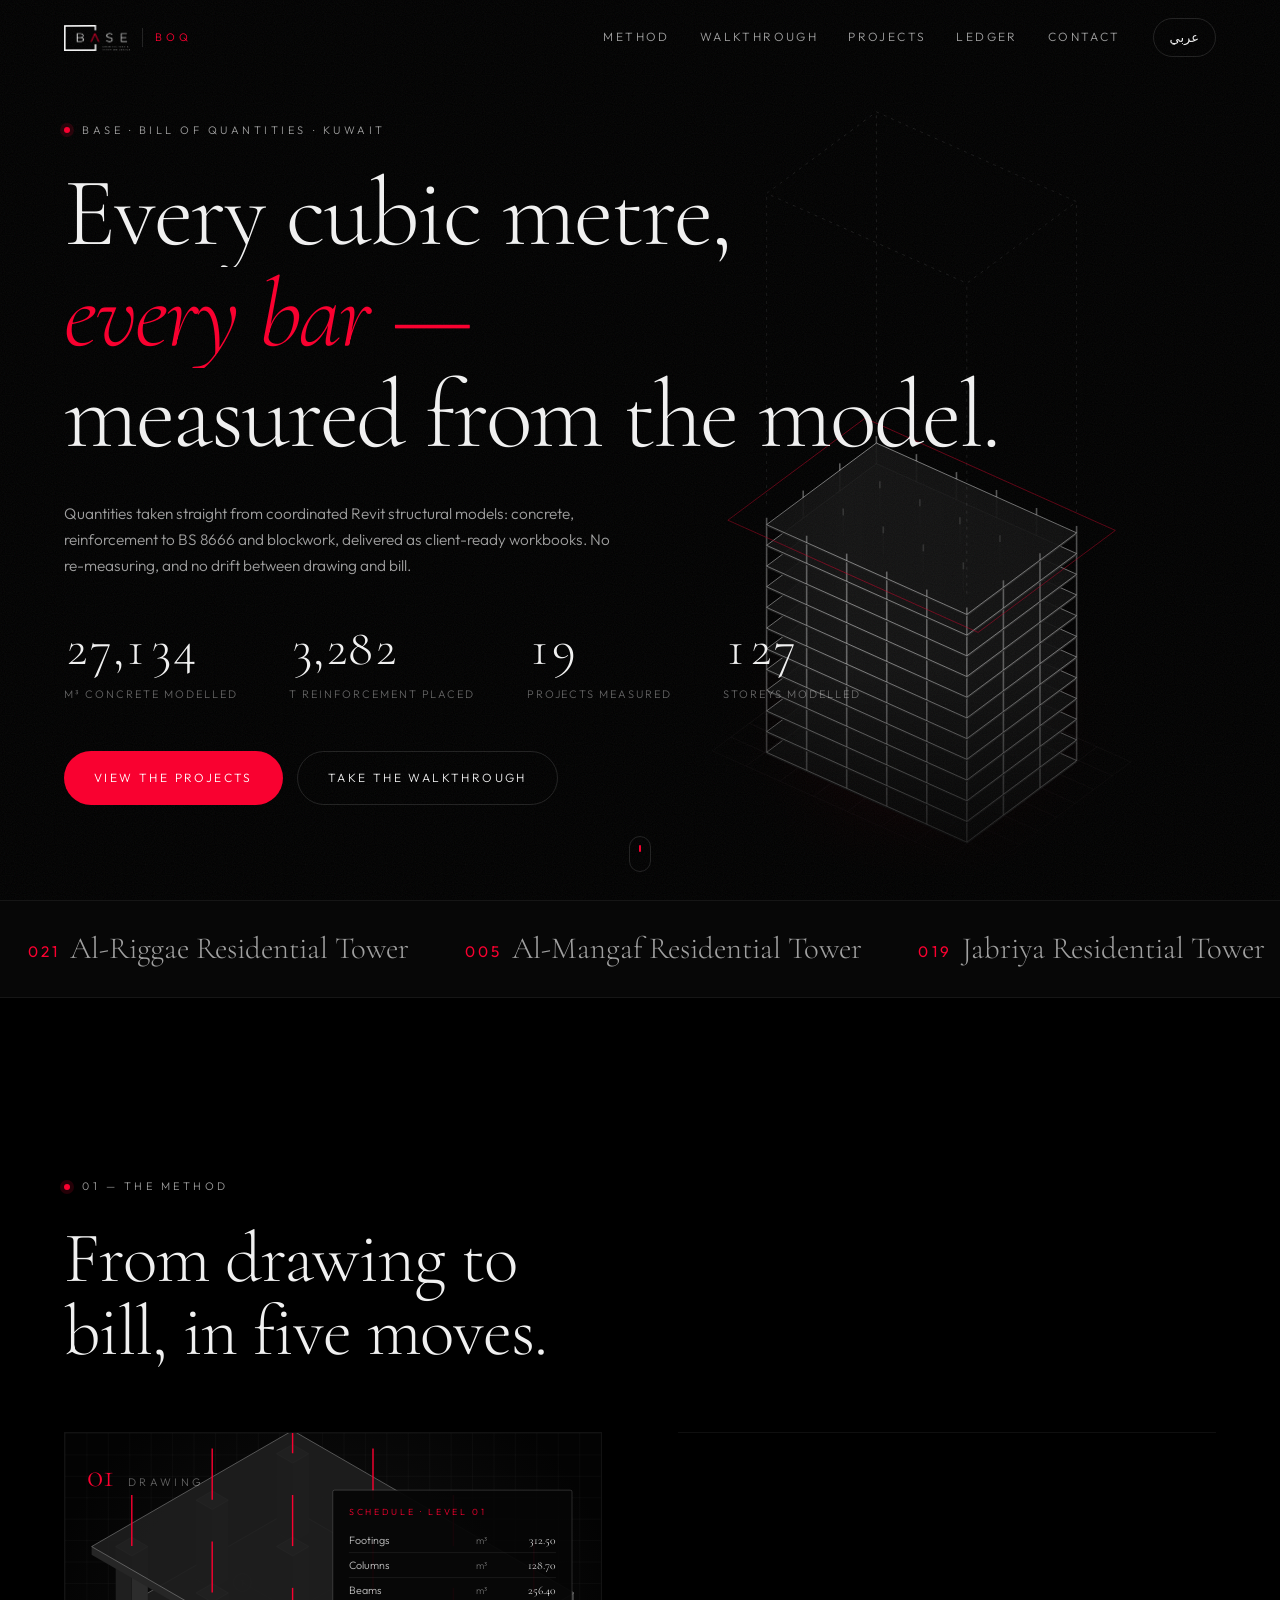
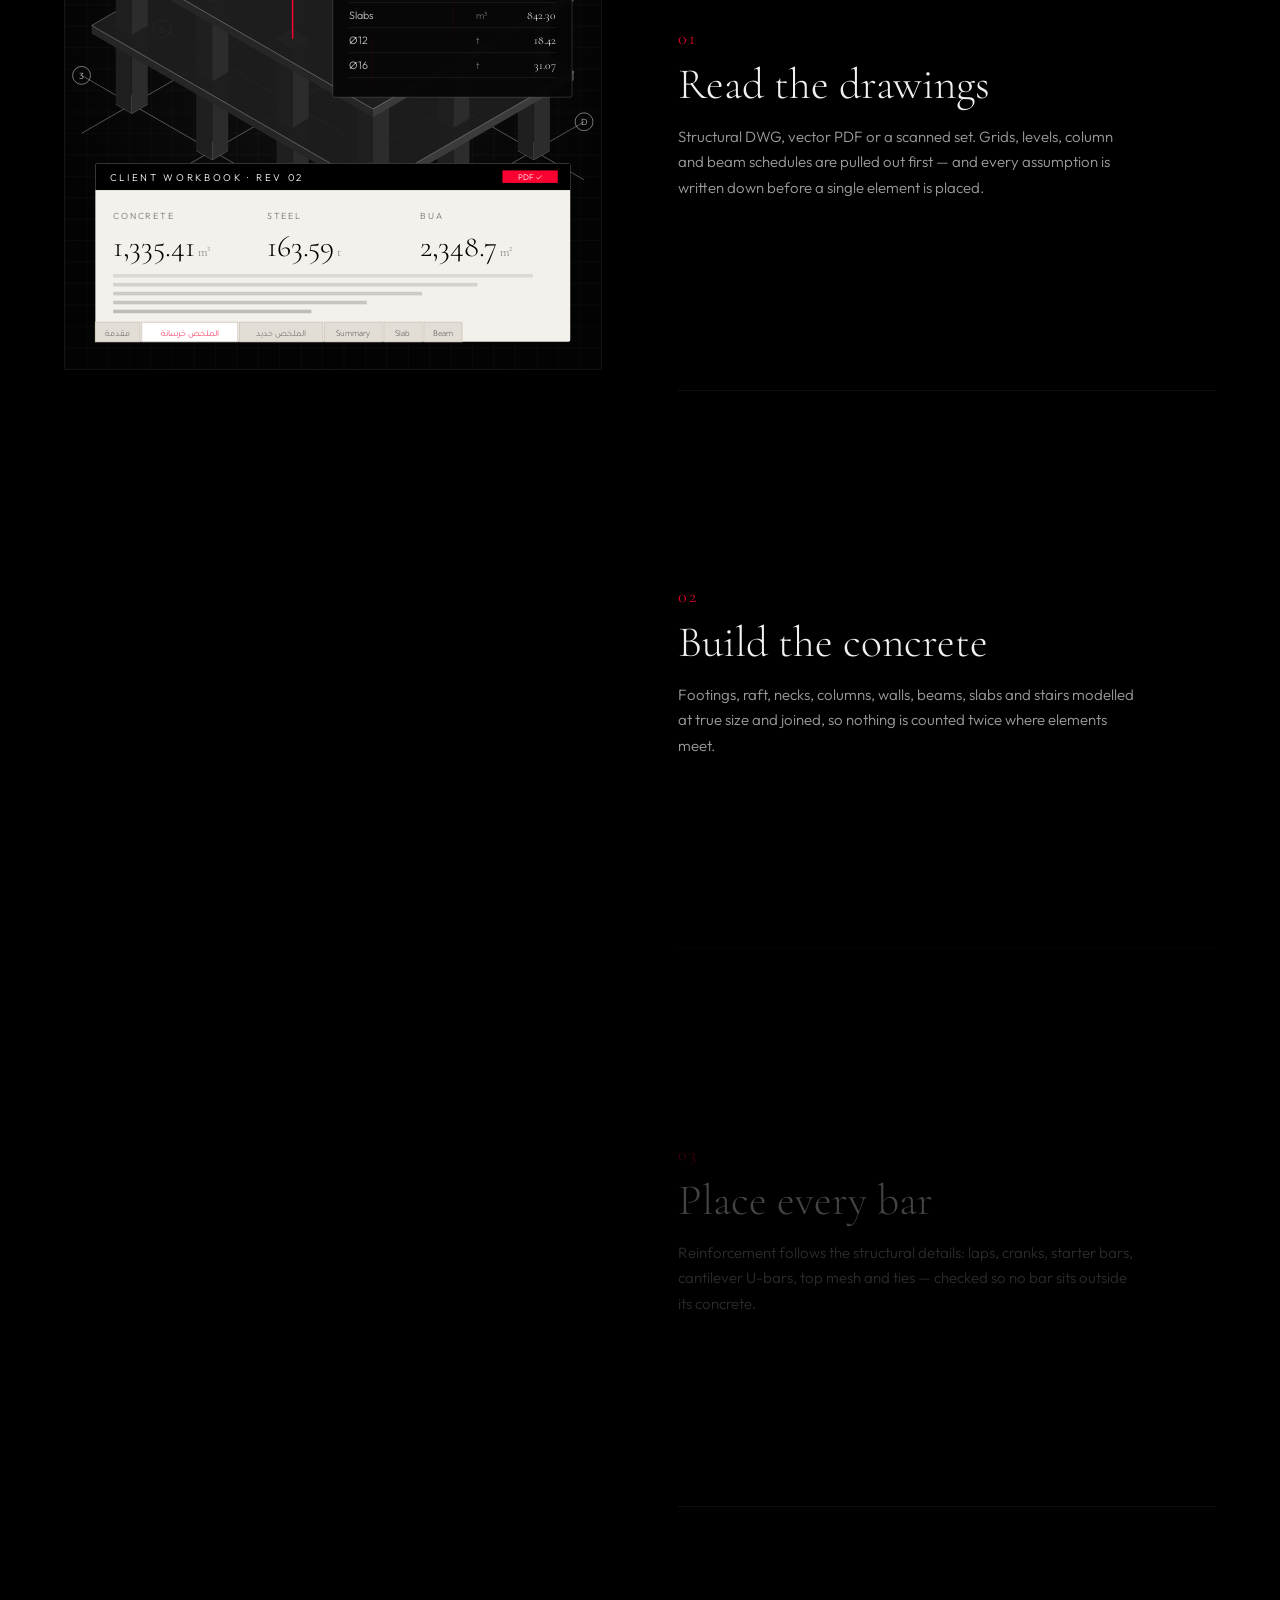
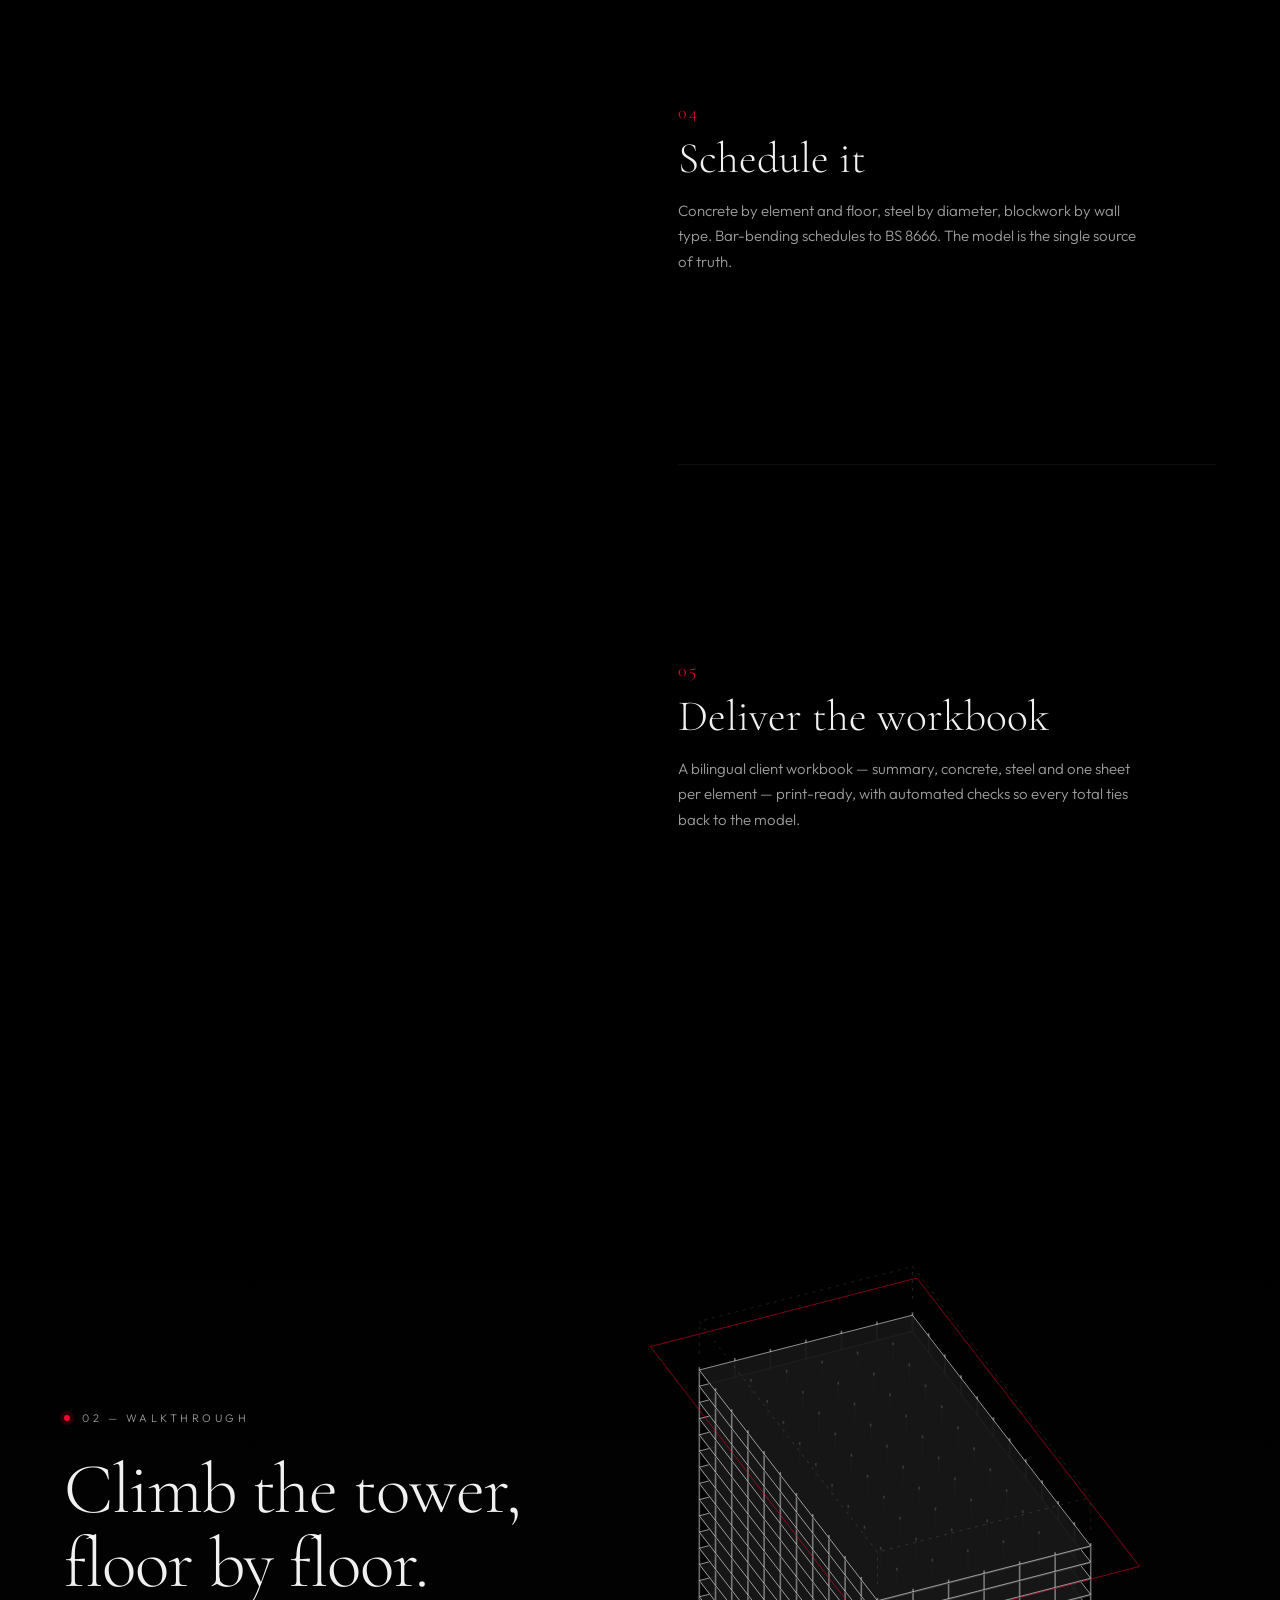
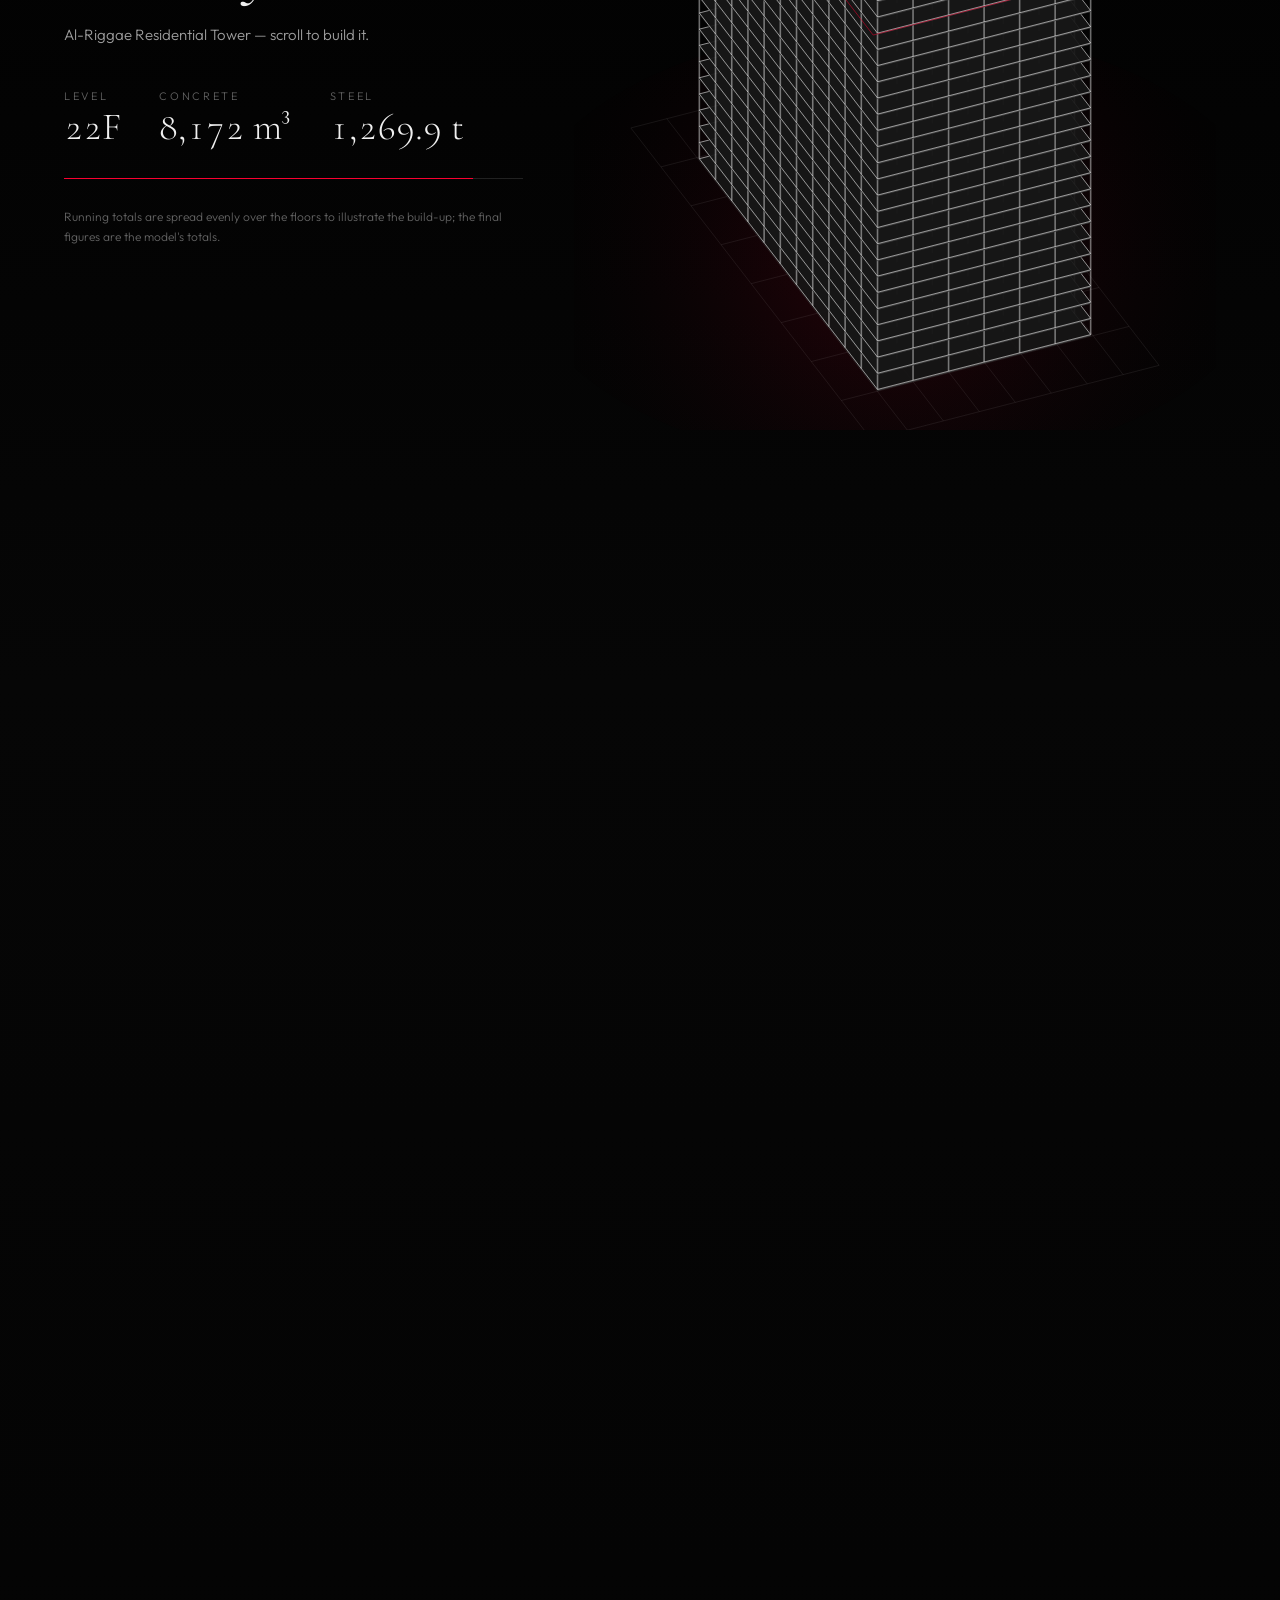
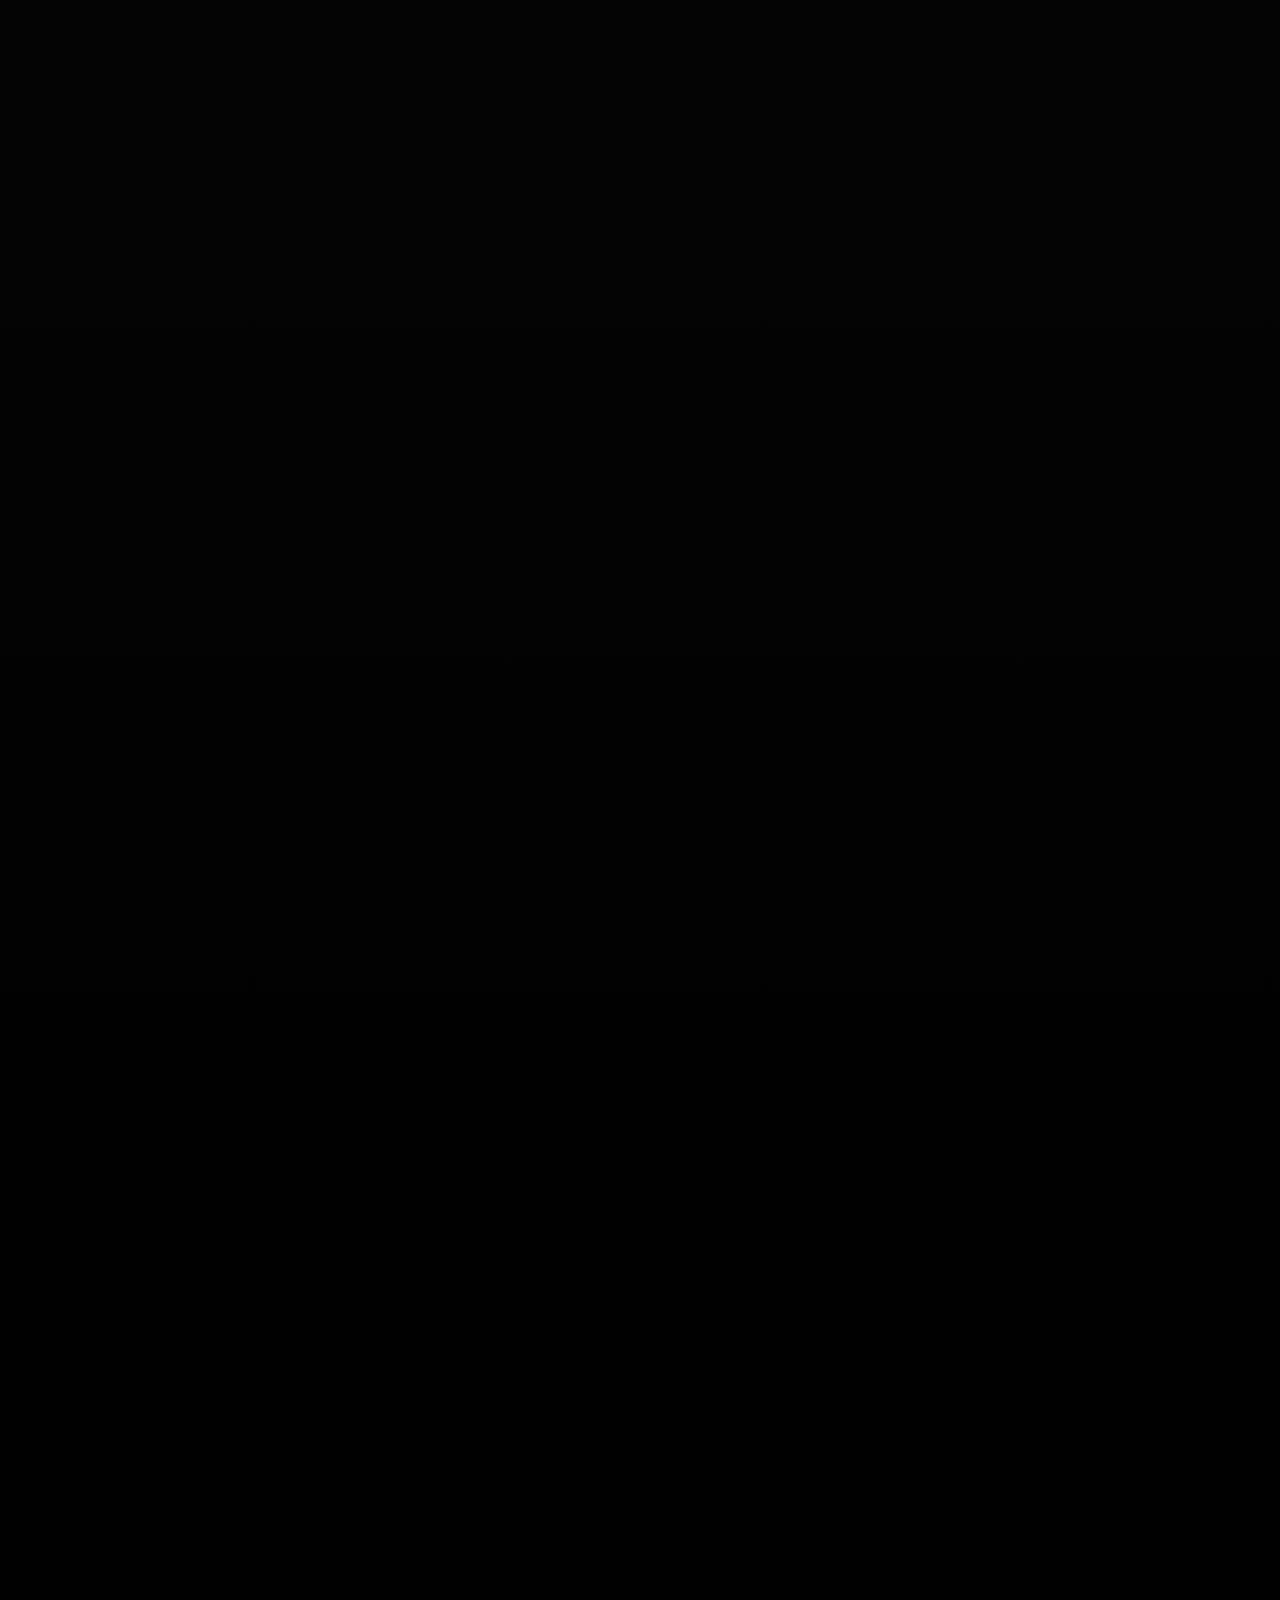
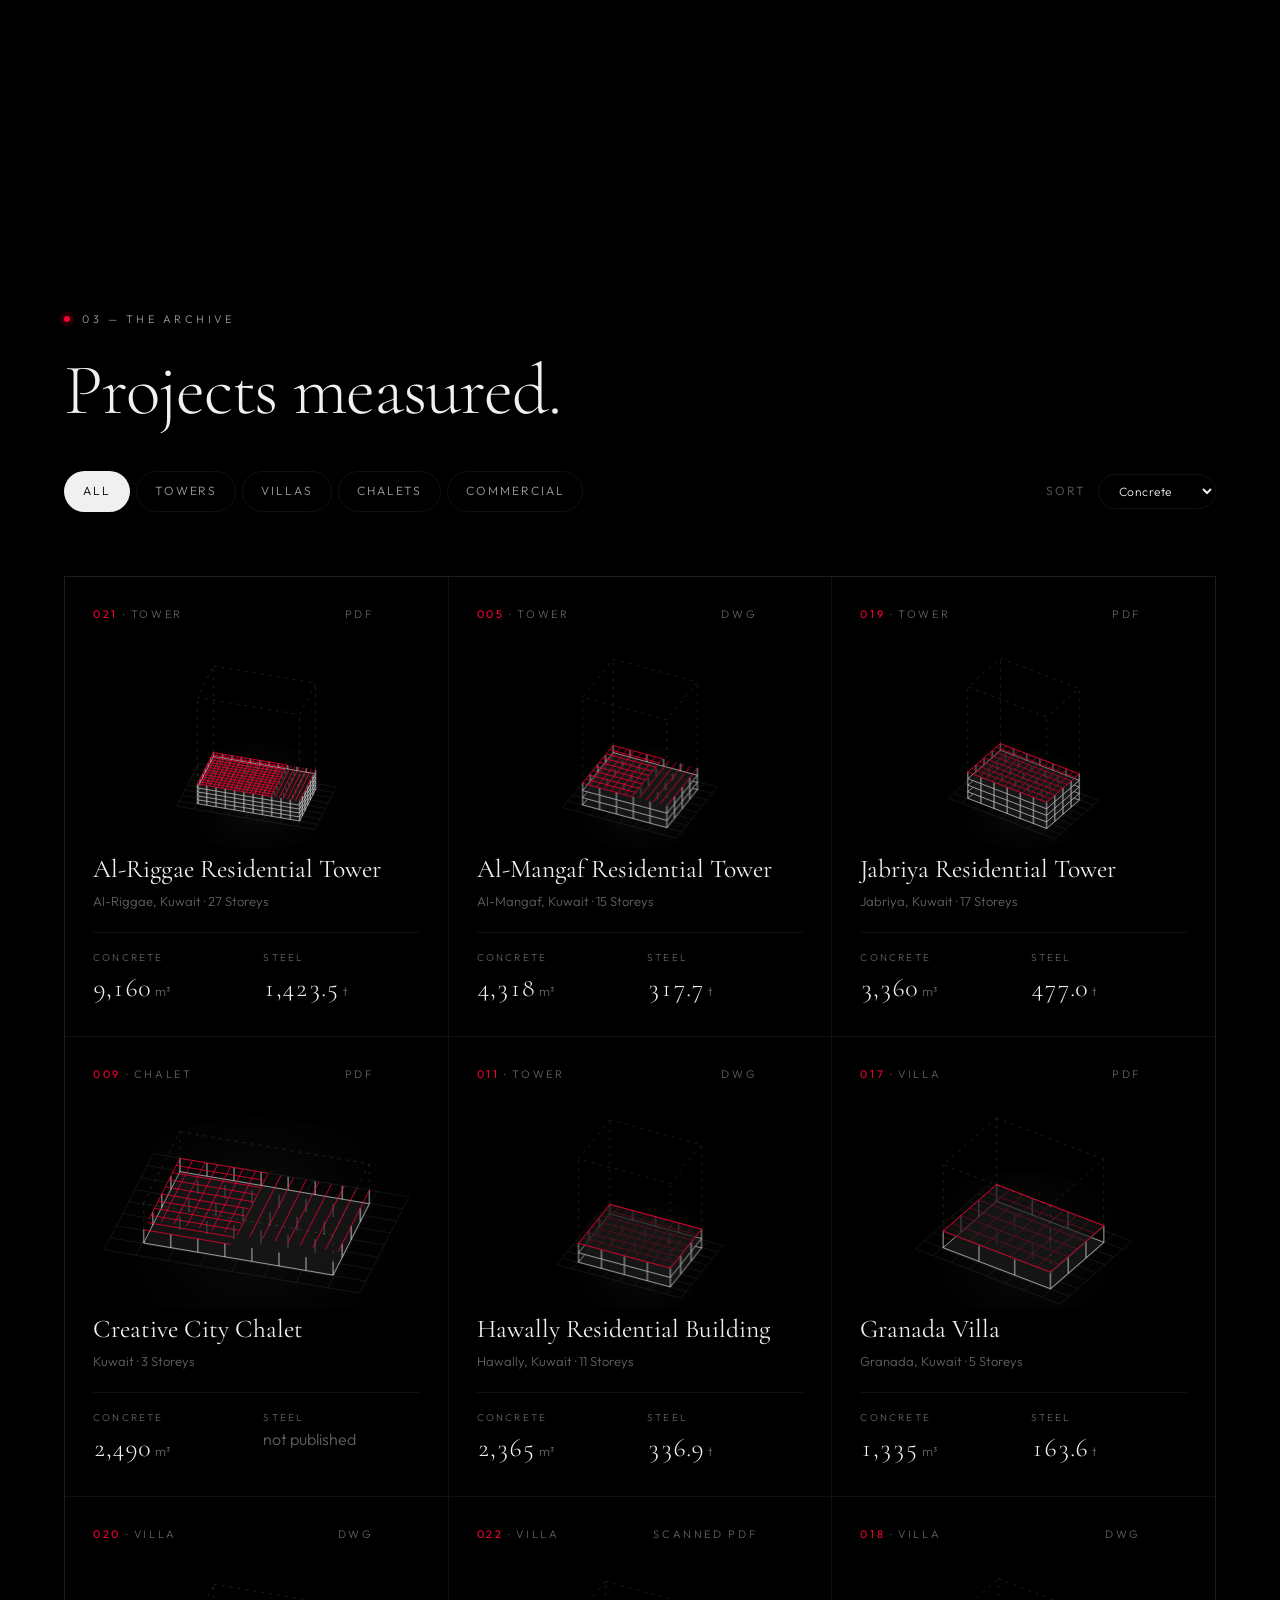
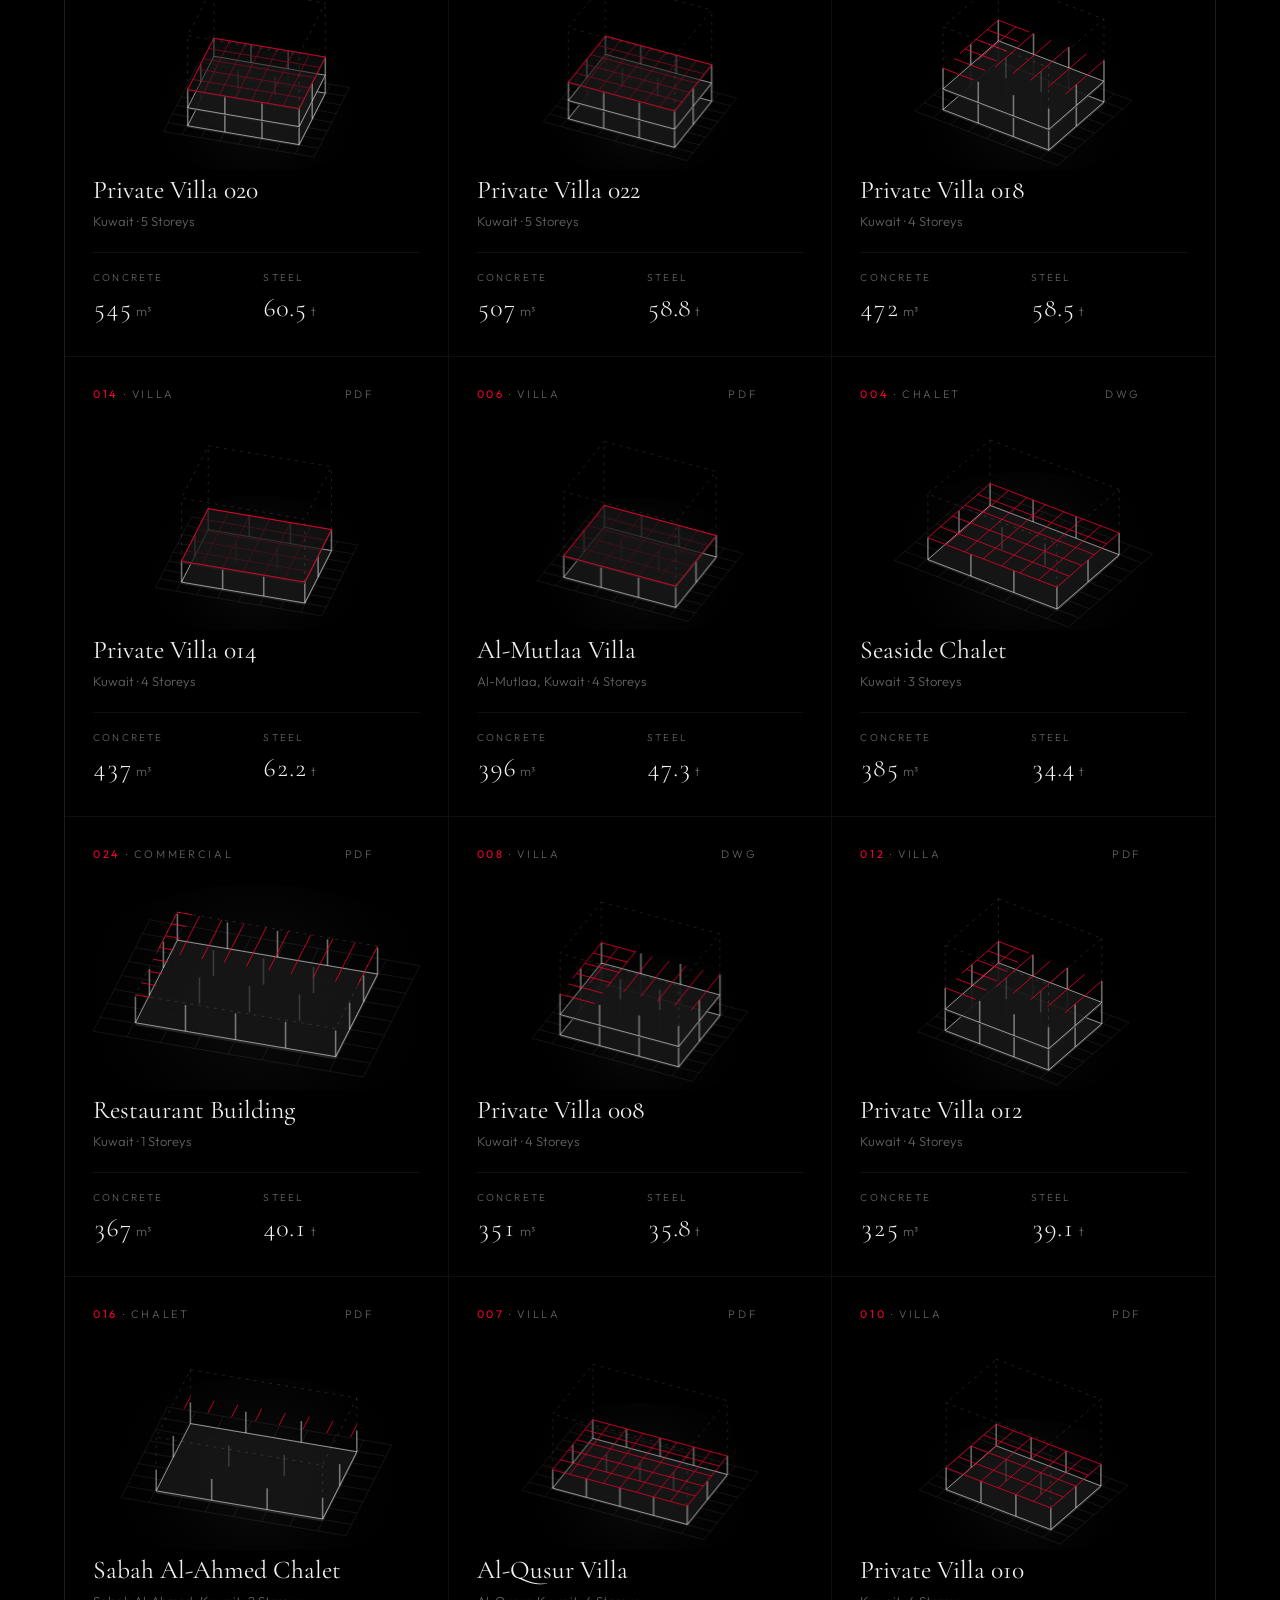
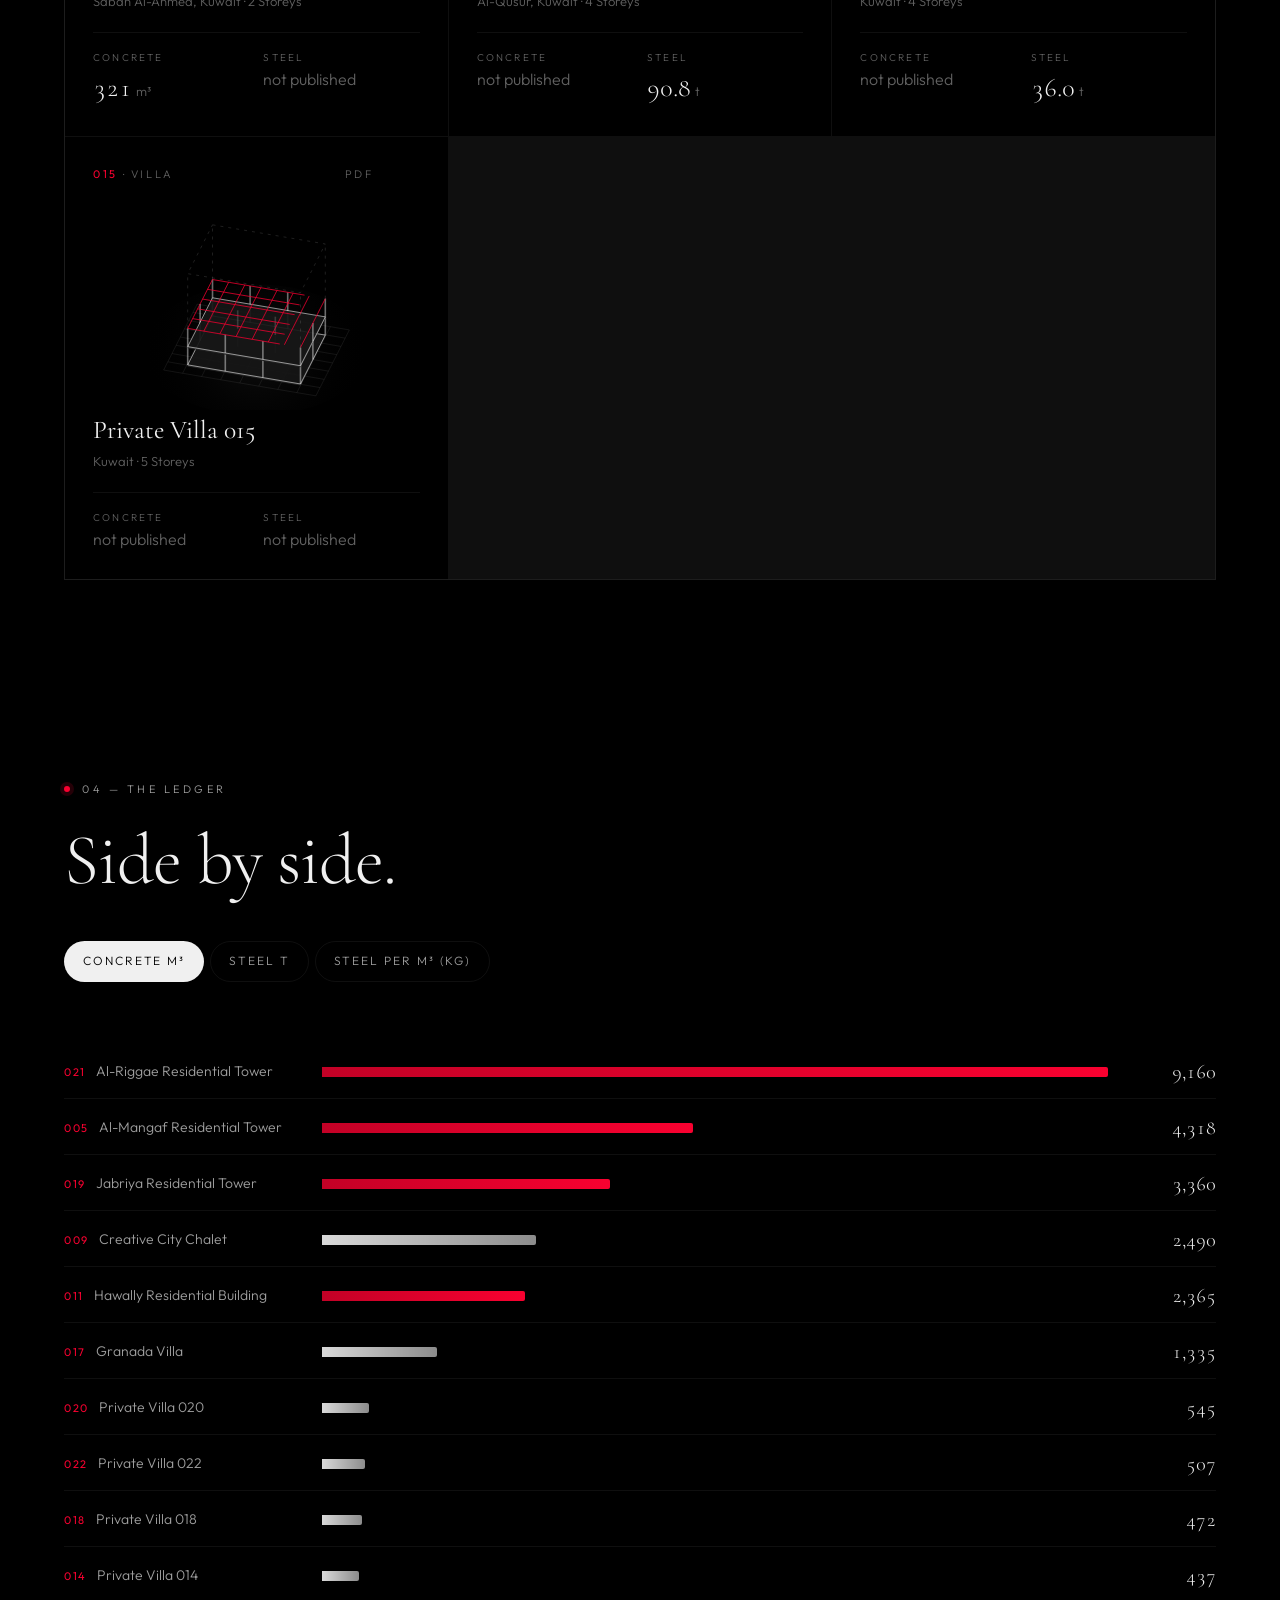
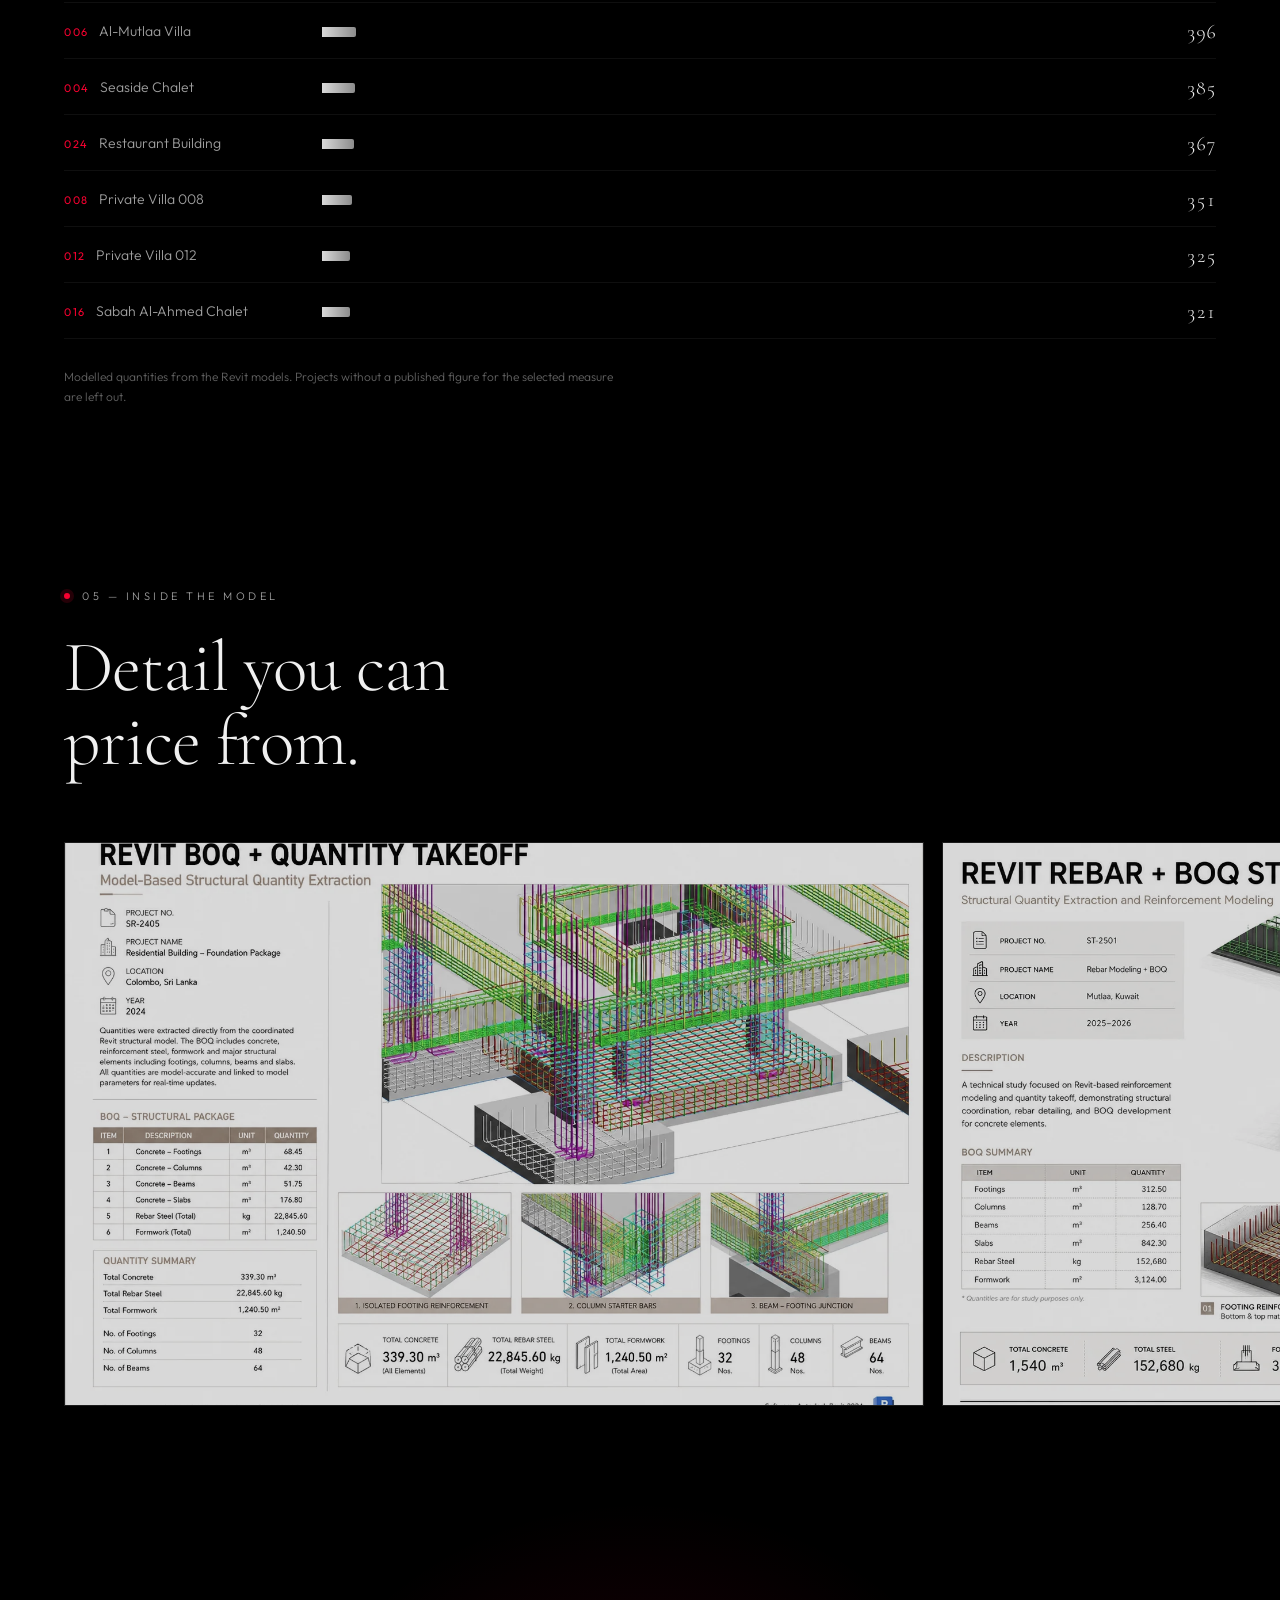
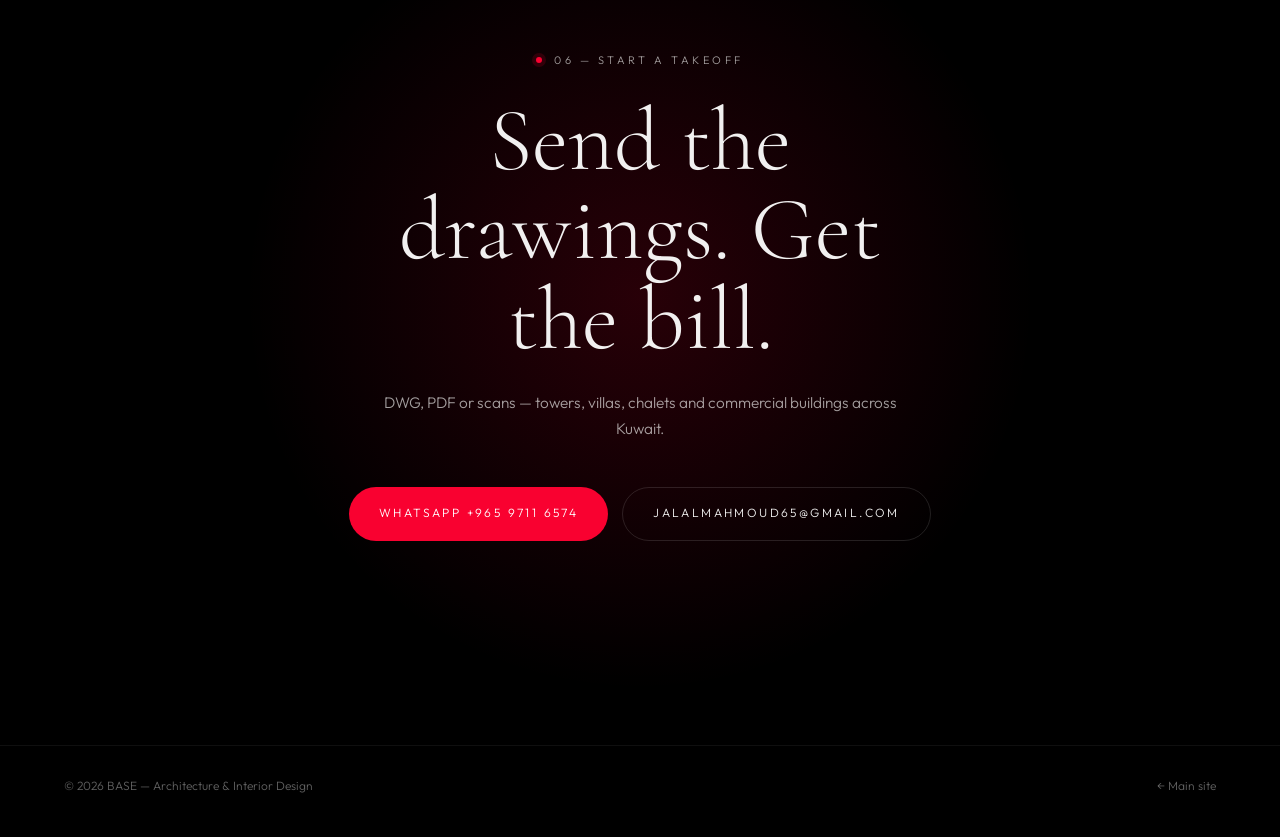
==== boq/index.html @ 190a6074 "Add BOQ portfolio site at /boq/ A dedicated page for the model-based BOQ work: 19 Revit projects (to" ====
<!DOCTYPE html>
<html lang="en" dir="ltr">
<head>
<meta charset="utf-8">
<meta name="viewport" content="width=device-width, initial-scale=1">
<title>BASE BOQ — Model-Based Quantities | Kuwait</title>
<meta name="description" content="BASE BOQ: concrete, reinforcement and blockwork quantities measured from coordinated Revit models — towers, villas, chalets and commercial work across Kuwait.">
<meta name="theme-color" content="#000000">
<meta property="og:type" content="website">
<meta property="og:title" content="BASE BOQ — Model-Based Quantities">
<meta property="og:description" content="Every cubic metre and every bar, measured from the model. Towers, villas and chalets across Kuwait.">
<meta property="og:url" content="https://jellox9991.github.io/base-design/boq/">
<meta property="og:image" content="https://jellox9991.github.io/base-design/assets/img/brand/og-cover.jpg">
<link rel="canonical" href="https://jellox9991.github.io/base-design/boq/">
<link rel="icon" href="../assets/img/brand/favicon.svg" type="image/svg+xml">
<link rel="preconnect" href="https://fonts.googleapis.com">
<link rel="preconnect" href="https://fonts.gstatic.com" crossorigin>
<link href="https://fonts.googleapis.com/css2?family=Cormorant+Garamond:ital,wght@0,300;0,400;0,500;1,300;1,400&family=Outfit:wght@200;300;400;500&family=Tajawal:wght@300;400;500;700&display=swap" rel="stylesheet">
<link rel="stylesheet" href="boq.css">
</head>
<body>

<div class="loader" id="loader" aria-hidden="true">
  <div class="loader-mark"><img src="../assets/img/brand/logo-mark.png" alt=""></div>
  <div class="loader-bar"><span></span></div>
  <div class="loader-txt" data-en="Measuring the model" data-ar="جارٍ قياس النموذج">Measuring the model</div>
</div>

<div class="cursor" id="cursor" aria-hidden="true"></div>
<div class="progress" id="progress" aria-hidden="true"></div>

<header class="nav" id="nav">
  <a class="nav-brand" href="../">
    <img src="../assets/img/brand/logo.png" alt="BASE">
    <span class="nav-sub">BOQ</span>
  </a>
  <nav class="nav-links" aria-label="Sections">
    <a href="#method" data-en="Method" data-ar="المنهج">Method</a>
    <a href="#ascent" data-en="Walkthrough" data-ar="الجولة">Walkthrough</a>
    <a href="#projects" data-en="Projects" data-ar="المشاريع">Projects</a>
    <a href="#ledger" data-en="Ledger" data-ar="السجل">Ledger</a>
    <a href="#contact" data-en="Contact" data-ar="تواصل">Contact</a>
  </nav>
  <button class="lang" id="langBtn" type="button" aria-label="Switch language">عربي</button>
</header>

<!-- ============ HERO ============ -->
<section class="hero" id="top">
  <canvas class="hero-canvas" id="heroCanvas" aria-hidden="true"></canvas>
  <div class="hero-grain" aria-hidden="true"></div>
  <div class="hero-inner">
    <p class="eyebrow"><span class="dot"></span><span data-en="BASE · Bill of Quantities · Kuwait" data-ar="BASE · جداول الكميات · الكويت">BASE · Bill of Quantities · Kuwait</span></p>
    <h1 class="hero-title">
      <span class="line"><span data-en="Every cubic metre," data-ar="كل متر مكعب،">Every cubic metre,</span></span>
      <span class="line"><em data-en="every bar —" data-ar="كل سيخ —">every bar —</em></span>
      <span class="line"><span data-en="measured from the model." data-ar="مقاس من النموذج.">measured from the model.</span></span>
    </h1>
    <p class="hero-lede" data-en="Quantities taken straight from coordinated Revit structural models: concrete, reinforcement to BS 8666 and blockwork, delivered as client-ready workbooks. No re-measuring, and no drift between drawing and bill." data-ar="كميات مأخوذة مباشرة من نماذج ريفيت الإنشائية المنسّقة: الخرسانة، والحديد حسب BS 8666، والطابوق — تُسلَّم في ملفات جاهزة للعميل. بلا إعادة قياس، وبلا فرق بين المخطط والجدول.">Quantities taken straight from coordinated Revit structural models: concrete, reinforcement to BS 8666 and blockwork, delivered as client-ready workbooks. No re-measuring, and no drift between drawing and bill.</p>
    <div class="hero-stats">
      <div class="stat"><b class="count" data-key="concrete">0</b><span>m³ <i data-en="concrete modelled" data-ar="خرسانة منمذجة">concrete modelled</i></span></div>
      <div class="stat"><b class="count" data-key="steel">0</b><span>t <i data-en="reinforcement placed" data-ar="حديد تسليح">reinforcement placed</i></span></div>
      <div class="stat"><b class="count" data-key="projects">0</b><span><i data-en="projects measured" data-ar="مشروعاً مُقاساً">projects measured</i></span></div>
      <div class="stat"><b class="count" data-key="levels">0</b><span><i data-en="storeys modelled" data-ar="دوراً منمذجاً">storeys modelled</i></span></div>
    </div>
    <div class="hero-cta">
      <a class="btn btn-red" href="#projects"><span data-en="View the projects" data-ar="استعرض المشاريع">View the projects</span></a>
      <a class="btn btn-line" href="#ascent"><span data-en="Take the walkthrough" data-ar="ابدأ الجولة">Take the walkthrough</span></a>
    </div>
  </div>
  <a class="scroll-cue" href="#method" aria-label="Scroll"><span></span></a>
</section>

<div class="marquee" aria-hidden="true"><div class="marquee-track" id="marquee"></div></div>

<!-- ============ METHOD WALKTHROUGH ============ -->
<section class="method" id="method">
  <div class="sec-head wrap">
    <p class="eyebrow"><span class="dot"></span><span data-en="01 — The method" data-ar="٠١ — المنهج">01 — The method</span></p>
    <h2 class="sec-title" data-en="From drawing to bill, in five moves." data-ar="من المخطط إلى الجدول، في خمس خطوات.">From drawing to bill, in five moves.</h2>
  </div>

  <div class="method-body wrap">
    <div class="method-stage" aria-hidden="true">
      <svg id="stage" viewBox="0 0 600 600">
        <defs>
          <pattern id="stageGrid" width="24" height="24" patternUnits="userSpaceOnUse">
            <path d="M24 0H0V24" fill="none" stroke="rgba(255,255,255,.05)" stroke-width="1"/>
          </pattern>
          <linearGradient id="gTop" x1="0" y1="0" x2="1" y2="1"><stop offset="0" stop-color="#2a2a2a"/><stop offset="1" stop-color="#1a1a1a"/></linearGradient>
        </defs>
        <rect width="600" height="600" fill="url(#stageGrid)"/>
        <g id="stageLayers"></g>
      </svg>
      <div class="stage-label"><span id="stageNo">01</span><span id="stageName">Drawing</span></div>
    </div>

    <ol class="method-steps">
      <li class="step" data-step="0">
        <span class="step-no">01</span>
        <h3 data-en="Read the drawings" data-ar="قراءة المخططات">Read the drawings</h3>
        <p data-en="Structural DWG, vector PDF or a scanned set. Grids, levels, column and beam schedules are pulled out first — and every assumption is written down before a single element is placed." data-ar="ملف كاد، أو PDF، أو مخططات ممسوحة. تُستخرج المحاور والمناسيب وجداول الأعمدة والكمرات أولاً — وتُكتب كل فرضية قبل وضع أي عنصر.">Structural DWG, vector PDF or a scanned set. Grids, levels, column and beam schedules are pulled out first — and every assumption is written down before a single element is placed.</p>
      </li>
      <li class="step" data-step="1">
        <span class="step-no">02</span>
        <h3 data-en="Build the concrete" data-ar="بناء الخرسانة">Build the concrete</h3>
        <p data-en="Footings, raft, necks, columns, walls, beams, slabs and stairs modelled at true size and joined, so nothing is counted twice where elements meet." data-ar="القواعد واللبشة والرقاب والأعمدة والجدران والكمرات والبلاطات والأدراج بأبعادها الحقيقية ومربوطة ببعضها، فلا يُحسب شيء مرتين عند التقاء العناصر.">Footings, raft, necks, columns, walls, beams, slabs and stairs modelled at true size and joined, so nothing is counted twice where elements meet.</p>
      </li>
      <li class="step" data-step="2">
        <span class="step-no">03</span>
        <h3 data-en="Place every bar" data-ar="وضع كل سيخ">Place every bar</h3>
        <p data-en="Reinforcement follows the structural details: laps, cranks, starter bars, cantilever U-bars, top mesh and ties — checked so no bar sits outside its concrete." data-ar="التسليح يتبع التفاصيل الإنشائية: الوصلات والتكسيح وأشاير الأعمدة وحديد الكوابيل والشبكة العلوية والكانات — مع فحص ألا يخرج أي سيخ من خرسانته.">Reinforcement follows the structural details: laps, cranks, starter bars, cantilever U-bars, top mesh and ties — checked so no bar sits outside its concrete.</p>
      </li>
      <li class="step" data-step="3">
        <span class="step-no">04</span>
        <h3 data-en="Schedule it" data-ar="جدولة الكميات">Schedule it</h3>
        <p data-en="Concrete by element and floor, steel by diameter, blockwork by wall type. Bar-bending schedules to BS 8666. The model is the single source of truth." data-ar="الخرسانة حسب العنصر والدور، والحديد حسب القطر، والطابوق حسب نوع الجدار. جداول تفريد حسب BS 8666. النموذج هو المرجع الوحيد.">Concrete by element and floor, steel by diameter, blockwork by wall type. Bar-bending schedules to BS 8666. The model is the single source of truth.</p>
      </li>
      <li class="step" data-step="4">
        <span class="step-no">05</span>
        <h3 data-en="Deliver the workbook" data-ar="تسليم ملف العميل">Deliver the workbook</h3>
        <p data-en="A bilingual client workbook — summary, concrete, steel and one sheet per element — print-ready, with automated checks so every total ties back to the model." data-ar="ملف عميل ثنائي اللغة — ملخص وخرسانة وحديد وورقة لكل عنصر — جاهز للطباعة، مع فحوص آلية تربط كل مجموع بالنموذج.">A bilingual client workbook — summary, concrete, steel and one sheet per element — print-ready, with automated checks so every total ties back to the model.</p>
      </li>
    </ol>
  </div>
</section>

<!-- ============ TOWER ASCENT (scroll walkthrough) ============ -->
<section class="ascent" id="ascent">
  <div class="ascent-pin">
    <div class="ascent-copy">
      <p class="eyebrow"><span class="dot"></span><span data-en="02 — Walkthrough" data-ar="٠٢ — جولة">02 — Walkthrough</span></p>
      <h2 class="sec-title" data-en="Climb the tower, floor by floor." data-ar="اصعد البرج، دوراً بدور.">Climb the tower, floor by floor.</h2>
      <p class="ascent-sub" id="ascentSub" data-en="Al-Riggae Residential Tower — scroll to build it." data-ar="برج الرقعي السكني — مرّر لتبنيه.">Al-Riggae Residential Tower — scroll to build it.</p>
      <div class="ascent-read">
        <div><small data-en="Level" data-ar="المنسوب">Level</small><b id="aLevel">Raft</b></div>
        <div><small data-en="Concrete" data-ar="الخرسانة">Concrete</small><b><span id="aConc">0</span> m³</b></div>
        <div><small data-en="Steel" data-ar="الحديد">Steel</small><b><span id="aSteel">0</span> t</b></div>
      </div>
      <div class="ascent-track"><span id="aBar"></span></div>
      <p class="fine" data-en="Running totals are spread evenly over the floors to illustrate the build-up; the final figures are the model's totals." data-ar="المجاميع موزّعة بالتساوي على الأدوار للتوضيح؛ الأرقام النهائية هي مجاميع النموذج.">Running totals are spread evenly over the floors to illustrate the build-up; the final figures are the model's totals.</p>
    </div>
    <div class="ascent-view" aria-hidden="true">
      <canvas id="towerCanvas"></canvas>
    </div>
  </div>
</section>

<!-- ============ PROJECTS ============ -->
<section class="projects" id="projects">
  <div class="sec-head wrap">
    <p class="eyebrow"><span class="dot"></span><span data-en="03 — The archive" data-ar="٠٣ — الأرشيف">03 — The archive</span></p>
    <h2 class="sec-title" data-en="Projects measured." data-ar="مشاريع مُقاسة.">Projects measured.</h2>
    <div class="toolbar">
      <div class="filters" role="tablist" id="filters">
        <button class="on" data-f="all" data-en="All" data-ar="الكل">All</button>
        <button data-f="tower" data-en="Towers" data-ar="أبراج">Towers</button>
        <button data-f="villa" data-en="Villas" data-ar="فلل">Villas</button>
        <button data-f="chalet" data-en="Chalets" data-ar="شاليهات">Chalets</button>
        <button data-f="commercial" data-en="Commercial" data-ar="تجاري">Commercial</button>
      </div>
      <label class="sort">
        <span data-en="Sort" data-ar="ترتيب">Sort</span>
        <select id="sort">
          <option value="concrete" data-en="Concrete" data-ar="الخرسانة">Concrete</option>
          <option value="steel" data-en="Steel" data-ar="الحديد">Steel</option>
          <option value="levels" data-en="Storeys" data-ar="الأدوار">Storeys</option>
          <option value="no" data-en="Project no." data-ar="رقم المشروع">Project no.</option>
        </select>
      </label>
    </div>
  </div>
  <div class="grid wrap" id="grid"></div>
</section>

<!-- ============ LEDGER ============ -->
<section class="ledger" id="ledger">
  <div class="sec-head wrap">
    <p class="eyebrow"><span class="dot"></span><span data-en="04 — The ledger" data-ar="٠٤ — السجل">04 — The ledger</span></p>
    <h2 class="sec-title" data-en="Side by side." data-ar="جنباً إلى جنب.">Side by side.</h2>
    <div class="toolbar">
      <div class="filters" id="ledgerMode">
        <button class="on" data-m="concrete" data-en="Concrete m³" data-ar="خرسانة م³">Concrete m³</button>
        <button data-m="steel" data-en="Steel t" data-ar="حديد طن">Steel t</button>
        <button data-m="ratio" data-en="Steel per m³ (kg)" data-ar="حديد لكل م³ (كغ)">Steel per m³ (kg)</button>
      </div>
    </div>
  </div>
  <div class="wrap"><div class="bars" id="bars"></div>
    <p class="fine" data-en="Modelled quantities from the Revit models. Projects without a published figure for the selected measure are left out." data-ar="كميات منمذجة من نماذج ريفيت. المشاريع التي لا يوجد لها رقم منشور للمقياس المختار غير معروضة.">Modelled quantities from the Revit models. Projects without a published figure for the selected measure are left out.</p>
  </div>
</section>

<!-- ============ GALLERY ============ -->
<section class="gallery" id="gallery">
  <div class="sec-head wrap">
    <p class="eyebrow"><span class="dot"></span><span data-en="05 — Inside the model" data-ar="٠٥ — داخل النموذج">05 — Inside the model</span></p>
    <h2 class="sec-title" data-en="Detail you can price from." data-ar="تفاصيل يمكن التسعير منها.">Detail you can price from.</h2>
  </div>
  <div class="reel" id="reel">
    <figure><img loading="lazy" src="../assets/img/projects/boq-01-full.webp" alt="Revit rebar model"></figure>
    <figure><img loading="lazy" src="../assets/img/projects/boq-02-full.webp" alt="Rebar and BOQ study sheet"></figure>
    <figure><img loading="lazy" src="../assets/img/projects/boq-03-full.webp" alt="Footing reinforcement"></figure>
    <figure><img loading="lazy" src="../assets/img/projects/boq-04-full.webp" alt="Beam reinforcement"></figure>
    <figure><img loading="lazy" src="../assets/img/projects/boq-05-full.webp" alt="Structural model"></figure>
    <figure><img loading="lazy" src="../assets/img/projects/boq-06-full.webp" alt="Quantity schedule"></figure>
  </div>
</section>

<!-- ============ CONTACT ============ -->
<section class="contact" id="contact">
  <div class="wrap contact-inner">
    <p class="eyebrow"><span class="dot"></span><span data-en="06 — Start a takeoff" data-ar="٠٦ — ابدأ الحصر">06 — Start a takeoff</span></p>
    <h2 class="contact-title" data-en="Send the drawings. Get the bill." data-ar="أرسل المخططات. استلم الجدول.">Send the drawings. Get the bill.</h2>
    <p class="hero-lede" data-en="DWG, PDF or scans — towers, villas, chalets and commercial buildings across Kuwait." data-ar="كاد أو PDF أو مسح ضوئي — أبراج وفلل وشاليهات ومبانٍ تجارية في أنحاء الكويت.">DWG, PDF or scans — towers, villas, chalets and commercial buildings across Kuwait.</p>
    <div class="hero-cta">
      <a class="btn btn-red" id="waBtn" href="https://wa.me/96597116574" target="_blank" rel="noopener"><span data-en="WhatsApp +965 9711 6574" data-ar="واتساب ‎+965 9711 6574">WhatsApp +965 9711 6574</span></a>
      <a class="btn btn-line" href="mailto:jalalmahmoud65@gmail.com"><span>jalalmahmoud65@gmail.com</span></a>
    </div>
  </div>
</section>

<footer class="foot wrap">
  <span>© <span id="yr">2026</span> BASE — Architecture &amp; Interior Design</span>
  <a href="../" data-en="← Main site" data-ar="الموقع الرئيسي ←">← Main site</a>
</footer>

<!-- ============ PROJECT DIALOG ============ -->
<div class="modal" id="modal" aria-hidden="true" role="dialog" aria-modal="true" aria-labelledby="mName">
  <div class="modal-bg" data-close></div>
  <article class="modal-card">
    <button class="modal-x" data-close aria-label="Close">×</button>
    <div class="modal-view"><canvas id="modalCanvas"></canvas></div>
    <div class="modal-info">
      <p class="eyebrow"><span class="dot"></span><span id="mNo"></span></p>
      <h3 id="mName"></h3>
      <p class="m-place" id="mPlace"></p>
      <p class="m-scope" id="mScope"></p>
      <div class="m-stats" id="mStats"></div>
      <p class="m-note" id="mNote"></p>
      <div class="m-nav">
        <button id="mPrev" aria-label="Previous project">←</button>
        <button id="mNext" aria-label="Next project">→</button>
      </div>
    </div>
  </article>
</div>

<script src="data.js"></script>
<script src="boq.js"></script>
</body>
</html>
---- boq/boq.css ----
/* ============================================================
   BASE · BOQ — black / white / #F90130, serif display
   ============================================================ */
:root{
  --black:#000; --ink:#070707; --ink-2:#0e0e0e; --ink-3:#151515;
  --white:#fff; --red:#f90130; --red-dim:#c30126; --champ:#d9cbb4;
  --t-1:rgba(255,255,255,.94); --t-2:rgba(255,255,255,.62); --t-3:rgba(255,255,255,.38);
  --line:rgba(255,255,255,.12); --line-2:rgba(255,255,255,.06);
  --f-en:'Outfit',system-ui,-apple-system,'Segoe UI',sans-serif;
  --f-ar:'Tajawal','Outfit',system-ui,sans-serif;
  --f-d:'Cormorant Garamond','Times New Roman',serif;
  --f:var(--f-en);
  --wrap:1320px; --gut:clamp(16px,5vw,64px); --nav-h:76px;
  --ease:cubic-bezier(.22,.61,.36,1); --slow:cubic-bezier(.16,1,.3,1);
}
html[lang="ar"]{ --f:var(--f-ar); --f-d:'Tajawal',serif; }
*,*::before,*::after{ box-sizing:border-box; }
html{ scroll-behavior:smooth; scroll-padding-top:var(--nav-h); -webkit-text-size-adjust:100%; }
body{ margin:0; background:var(--black); color:var(--t-1); font-family:var(--f); font-weight:300;
  font-size:clamp(15px,1.05vw,17px); line-height:1.7; overflow-x:hidden; -webkit-font-smoothing:antialiased; }
img{ display:block; max-width:100%; height:auto; }
a{ color:inherit; text-decoration:none; }
button,select{ font:inherit; color:inherit; background:none; border:0; cursor:pointer; }
ol,ul{ margin:0; padding:0; list-style:none; }
::selection{ background:var(--red); color:#fff; }
.wrap{ max-width:var(--wrap); margin:0 auto; padding:0 var(--gut); }

/* ---------- loader ---------- */
.loader{ position:fixed; inset:0; z-index:200; background:#000; display:grid; place-content:center; gap:22px; justify-items:center;
  transition:opacity .9s var(--ease), visibility .9s; }
.loader.done{ opacity:0; visibility:hidden; }
.loader-mark img{ width:64px; opacity:.9; animation:breathe 1.6s var(--ease) infinite alternate; }
.loader-bar{ width:180px; height:1px; background:var(--line); overflow:hidden; }
.loader-bar span{ display:block; height:100%; width:0; background:var(--red); transition:width .3s var(--ease); }
.loader-txt{ font-size:11px; letter-spacing:.32em; text-transform:uppercase; color:var(--t-3); }
@keyframes breathe{ to{ opacity:.35; transform:scale(.96); } }

/* ---------- cursor + progress ---------- */
.cursor{ position:fixed; left:0; top:0; width:34px; height:34px; margin:-17px 0 0 -17px; border:1px solid rgba(255,255,255,.45);
  border-radius:50%; pointer-events:none; z-index:150; transition:width .3s var(--ease),height .3s var(--ease),margin .3s var(--ease),background .3s,border-color .3s;
  mix-blend-mode:difference; opacity:0; }
.cursor.on{ opacity:1; }
.cursor.big{ width:74px; height:74px; margin:-37px 0 0 -37px; background:rgba(255,255,255,.9); border-color:transparent; }
@media (hover:none){ .cursor{ display:none; } }
.progress{ position:fixed; top:0; left:0; height:2px; width:100%; transform-origin:0 50%; transform:scaleX(0); background:var(--red); z-index:120; }
html[dir="rtl"] .progress{ transform-origin:100% 50%; }

/* ---------- nav ---------- */
.nav{ position:fixed; inset:0 0 auto; height:var(--nav-h); z-index:100; display:flex; align-items:center; gap:32px;
  padding:0 var(--gut); transition:background .5s var(--ease), border-color .5s; border-bottom:1px solid transparent; }
.nav.solid{ background:rgba(0,0,0,.72); backdrop-filter:blur(16px); -webkit-backdrop-filter:blur(16px); border-color:var(--line-2); }
.nav-brand{ display:flex; align-items:center; gap:12px; }
.nav-brand img{ height:26px; width:auto; }
.nav-sub{ font-size:11px; letter-spacing:.36em; color:var(--red); padding-inline-start:12px; border-inline-start:1px solid var(--line); }
.nav-links{ display:flex; gap:30px; margin-inline-start:auto; }
.nav-links a{ font-size:12px; letter-spacing:.2em; text-transform:uppercase; color:var(--t-2); position:relative; transition:color .3s; }
.nav-links a::after{ content:""; position:absolute; inset:auto 0 -6px; height:1px; background:var(--red); transform:scaleX(0); transition:transform .4s var(--slow); }
.nav-links a:hover,.nav-links a.cur{ color:var(--t-1); }
.nav-links a:hover::after,.nav-links a.cur::after{ transform:scaleX(1); }
html[lang="ar"] .nav-links a{ letter-spacing:0; font-size:14px; }
.lang{ font-size:13px; padding:7px 16px; border:1px solid var(--line); border-radius:40px; transition:border-color .3s, background .3s; }
.lang:hover{ border-color:var(--red); background:rgba(249,1,48,.08); }
@media (max-width:860px){ .nav-links{ display:none; } .lang{ margin-inline-start:auto; } }

/* ---------- type ---------- */
.eyebrow{ display:flex; align-items:center; gap:12px; font-size:11px; letter-spacing:.32em; text-transform:uppercase; color:var(--t-2); margin:0 0 26px; }
html[lang="ar"] .eyebrow{ letter-spacing:.04em; font-size:13px; }
.dot{ width:6px; height:6px; border-radius:50%; background:var(--red); box-shadow:0 0 0 4px rgba(249,1,48,.15); flex:none; }
.sec-title{ font-family:var(--f-d); font-weight:300; font-size:clamp(38px,5.6vw,84px); line-height:1.02; letter-spacing:-.015em; margin:0; max-width:15ch; }
html[lang="ar"] .sec-title{ line-height:1.25; letter-spacing:0; font-weight:400; }
.fine{ font-size:12px; color:var(--t-3); margin:28px 0 0; max-width:70ch; }
.sec-head{ padding-top:clamp(90px,14vw,180px); padding-bottom:clamp(36px,5vw,64px); }

/* ---------- buttons ---------- */
.btn{ position:relative; display:inline-flex; align-items:center; height:54px; padding:0 30px; font-size:12px; letter-spacing:.2em;
  text-transform:uppercase; border-radius:60px; overflow:hidden; isolation:isolate; transition:color .4s var(--ease), border-color .4s; }
html[lang="ar"] .btn{ letter-spacing:0; font-size:15px; }
.btn::before{ content:""; position:absolute; inset:0; z-index:-1; transform:translateY(101%); transition:transform .55s var(--slow); }
.btn:hover::before{ transform:none; }
.btn-red{ background:var(--red); color:#fff; } .btn-red::before{ background:#fff; } .btn-red:hover{ color:#000; }
.btn-line{ border:1px solid var(--line); color:var(--t-1); } .btn-line::before{ background:var(--t-1); } .btn-line:hover{ color:#000; border-color:transparent; }

/* ---------- hero ---------- */
.hero{ position:relative; min-height:100svh; display:flex; align-items:center; overflow:hidden; padding:calc(var(--nav-h) + 40px) 0 90px; }
.hero-canvas{ position:absolute; inset:0; width:100%; height:100%; }
.hero::after{ content:""; position:absolute; inset:0; pointer-events:none;
  background:linear-gradient(90deg,#000 0%,rgba(0,0,0,.86) 34%,rgba(0,0,0,.15) 66%,rgba(0,0,0,.4) 100%),linear-gradient(0deg,#000 0%,transparent 26%); }
html[dir="rtl"] .hero::after{ background:linear-gradient(270deg,#000 0%,rgba(0,0,0,.86) 34%,rgba(0,0,0,.15) 66%,rgba(0,0,0,.4) 100%),linear-gradient(0deg,#000 0%,transparent 26%); }
.hero-grain{ position:absolute; inset:-50%; z-index:1; pointer-events:none; opacity:.06;
  background-image:url("data:image/svg+xml,%3Csvg xmlns='http://www.w3.org/2000/svg' width='160' height='160'%3E%3Cfilter id='n'%3E%3CfeTurbulence type='fractalNoise' baseFrequency='.9' numOctaves='2'/%3E%3C/filter%3E%3Crect width='100%25' height='100%25' filter='url(%23n)'/%3E%3C/svg%3E");
  animation:grain 1.2s steps(6) infinite; }
@keyframes grain{ 0%{transform:translate(0,0)} 50%{transform:translate(-4%,3%)} 100%{transform:translate(3%,-2%)} }
.hero-inner{ position:relative; z-index:2; width:100%; max-width:var(--wrap); margin:0 auto; padding:0 var(--gut); }
.hero-title{ font-family:var(--f-d); font-weight:300; font-size:clamp(46px,7.6vw,124px); line-height:.98; letter-spacing:-.02em; margin:0 0 32px; }
html[lang="ar"] .hero-title{ line-height:1.3; letter-spacing:0; font-weight:400; font-size:clamp(40px,6.2vw,96px); }
.hero-title .line{ display:block; overflow:hidden; padding-bottom:.06em; }
.hero-title .line > *{ display:inline-block; transform:translateY(110%); transition:transform 1.3s var(--slow); }
.hero-title em{ font-style:italic; color:var(--red); }
html[lang="ar"] .hero-title em{ font-style:normal; }
.ready .hero-title .line > *{ transform:none; }
.ready .hero-title .line:nth-child(2) > *{ transition-delay:.12s; }
.ready .hero-title .line:nth-child(3) > *{ transition-delay:.24s; }
.hero-lede{ max-width:56ch; color:var(--t-2); margin:0 0 44px; font-size:clamp(15px,1.2vw,18px); }
.hero-stats{ display:grid; grid-template-columns:repeat(4,minmax(0,auto)); gap:clamp(20px,4vw,64px); justify-content:start; margin-bottom:48px; }
.stat b{ display:block; font-family:var(--f-d); font-weight:300; font-size:clamp(34px,4vw,60px); line-height:1; letter-spacing:-.01em; font-variant-numeric:tabular-nums; }
.stat span{ display:block; margin-top:10px; font-size:11px; letter-spacing:.18em; text-transform:uppercase; color:var(--t-3); }
.stat i{ font-style:normal; }
html[lang="ar"] .stat span{ letter-spacing:0; font-size:13px; }
.hero-cta{ display:flex; flex-wrap:wrap; gap:14px; }
.hero-lede,.hero-stats,.hero-cta,.hero .eyebrow{ opacity:0; transform:translateY(24px); transition:opacity 1.1s var(--ease) .5s, transform 1.1s var(--slow) .5s; }
.ready .hero-lede,.ready .hero-stats,.ready .hero-cta,.ready .hero .eyebrow{ opacity:1; transform:none; }
.ready .hero-stats{ transition-delay:.65s; } .ready .hero-cta{ transition-delay:.8s; }
@media (max-width:760px){ .hero-stats{ grid-template-columns:repeat(2,minmax(0,1fr)); } }
.scroll-cue{ position:absolute; z-index:3; left:50%; bottom:28px; width:22px; height:36px; margin-left:-11px; border:1px solid var(--line); border-radius:20px; }
.scroll-cue span{ position:absolute; left:50%; top:8px; width:2px; height:7px; margin-left:-1px; background:var(--red); border-radius:2px; animation:cue 1.8s var(--ease) infinite; }
@keyframes cue{ 0%{opacity:0;transform:translateY(0)} 30%{opacity:1} 100%{opacity:0;transform:translateY(14px)} }

/* ---------- marquee ---------- */
.marquee{ border-block:1px solid var(--line-2); overflow:hidden; padding:22px 0; background:var(--ink); }
.marquee-track{ display:flex; width:max-content; animation:mq 60s linear infinite; }
.marquee-track span{ font-family:var(--f-d); font-size:clamp(22px,2.4vw,34px); font-weight:300; white-space:nowrap; padding:0 28px; color:var(--t-2); }
.marquee-track span b{ color:var(--red); font-weight:400; margin-inline-end:10px; font-family:var(--f-en); font-size:.5em; letter-spacing:.2em; vertical-align:middle; }
html[dir="rtl"] .marquee-track{ animation-direction:reverse; }
@keyframes mq{ to{ transform:translateX(-50%); } }

/* ---------- method ---------- */
.method-body{ display:grid; grid-template-columns:1fr 1fr; gap:clamp(30px,6vw,100px); align-items:start; padding-bottom:clamp(80px,10vw,140px); }
.method-stage{ position:sticky; top:calc(var(--nav-h) + 4vh); aspect-ratio:1; border:1px solid var(--line-2); background:radial-gradient(circle at 50% 40%,#121212,#030303 70%); }
.method-stage svg{ width:100%; height:100%; display:block; }
.stage-label{ position:absolute; left:22px; top:14px; display:flex; gap:14px; align-items:baseline; font-size:11px; letter-spacing:.3em; text-transform:uppercase; color:var(--t-3); }
.stage-label span:first-child{ font-family:var(--f-d); font-size:34px; letter-spacing:0; color:var(--red); }
html[dir="rtl"] .stage-label{ left:auto; right:22px; }
.method-steps{ display:flex; flex-direction:column; }
.step{ min-height:62vh; display:flex; flex-direction:column; justify-content:center; padding:20px 0; border-top:1px solid var(--line-2); opacity:.28; transition:opacity .6s var(--ease); }
.step.on{ opacity:1; }
.step-no{ font-family:var(--f-d); font-size:18px; color:var(--red); letter-spacing:.1em; }
.step h3{ font-family:var(--f-d); font-weight:300; font-size:clamp(30px,3.4vw,52px); margin:8px 0 16px; line-height:1.05; }
html[lang="ar"] .step h3{ line-height:1.3; }
.step p{ color:var(--t-2); max-width:46ch; margin:0; }
#stage .lyr{ transition:opacity .8s var(--ease), transform 1s var(--slow); }
#stage .draw{ stroke-dasharray:var(--len); stroke-dashoffset:var(--len); transition:stroke-dashoffset 1.6s var(--slow); }
#stage .show .draw{ stroke-dashoffset:0; }
@media (max-width:860px){
  .method-body{ grid-template-columns:1fr; }
  .method-stage{ top:calc(var(--nav-h) + 8px); width:min(100%,420px); margin:0 auto; z-index:2; }
  .step{ min-height:52vh; }
}

/* ---------- ascent ---------- */
.ascent{ position:relative; height:420vh; background:linear-gradient(180deg,#000,#060606 30%,#000); }
.ascent-pin{ position:sticky; top:0; height:100vh; display:grid; grid-template-columns:minmax(0,5fr) minmax(0,7fr); align-items:center;
  max-width:var(--wrap); margin:0 auto; padding:var(--nav-h) var(--gut) 20px; gap:clamp(20px,4vw,60px); }
.ascent-sub{ color:var(--t-2); margin:22px 0 40px; }
.ascent-read{ display:grid; grid-template-columns:repeat(3,auto); gap:clamp(18px,3vw,44px); justify-content:start; }
.ascent-read small{ display:block; font-size:11px; letter-spacing:.24em; text-transform:uppercase; color:var(--t-3); }
html[lang="ar"] .ascent-read small{ letter-spacing:0; font-size:13px; }
.ascent-read b{ display:block; font-family:var(--f-d); font-weight:300; font-size:clamp(28px,3vw,46px); line-height:1.1; font-variant-numeric:tabular-nums; white-space:nowrap; }
.ascent-track{ margin-top:30px; height:1px; background:var(--line); position:relative; }
.ascent-track span{ position:absolute; inset:0 auto 0 0; width:0; background:var(--red); }
html[dir="rtl"] .ascent-track span{ inset:0 0 0 auto; }
.ascent-view{ position:relative; height:100%; min-height:0; }
.ascent-view canvas{ width:100%; height:100%; display:block; }
@media (max-width:860px){
  .ascent-pin{ grid-template-columns:1fr; grid-template-rows:auto 1fr; align-content:start; padding-top:calc(var(--nav-h) + 10px); }
  .ascent .sec-title{ font-size:34px; } .ascent-sub{ margin:10px 0 16px; } .ascent .fine{ display:none; }
}

/* ---------- projects ---------- */
.toolbar{ display:flex; flex-wrap:wrap; gap:18px 30px; justify-content:space-between; align-items:center; margin-top:44px; }
.filters{ display:flex; flex-wrap:wrap; gap:6px; }
.filters button{ font-size:12px; letter-spacing:.16em; text-transform:uppercase; padding:9px 18px; border:1px solid var(--line-2); border-radius:40px; color:var(--t-2); transition:all .35s var(--ease); }
html[lang="ar"] .filters button{ letter-spacing:0; font-size:14px; }
.filters button:hover{ color:var(--t-1); border-color:var(--line); }
.filters button.on{ background:var(--t-1); color:#000; border-color:transparent; }
.sort{ display:flex; gap:12px; align-items:center; font-size:12px; letter-spacing:.16em; text-transform:uppercase; color:var(--t-3); }
.sort select{ border:1px solid var(--line-2); border-radius:40px; padding:8px 16px; background:#000; color:var(--t-1); letter-spacing:.04em; text-transform:none; }
.grid{ display:grid; grid-template-columns:repeat(auto-fill,minmax(min(100%,340px),1fr)); gap:1px; background:var(--line-2); border:1px solid var(--line-2); padding:0; margin-bottom:20px; }
@media (min-width:600px){ .grid{ margin-inline:max(var(--gut), calc((100vw - var(--wrap))/2 + var(--gut))); } }
.card{ position:relative; background:#000; padding:28px 28px 26px; cursor:pointer; overflow:hidden; display:flex; flex-direction:column; min-height:440px; isolation:isolate;
  opacity:0; transform:translateY(30px); transition:opacity .9s var(--ease), transform .9s var(--slow), background .5s; }
.card.in{ opacity:1; transform:none; }
.card::before{ content:""; position:absolute; inset:0; z-index:-1; background:radial-gradient(400px circle at var(--mx,50%) var(--my,50%),rgba(249,1,48,.13),transparent 60%); opacity:0; transition:opacity .4s; }
.card:hover::before{ opacity:1; }
.card:hover{ background:#050505; }
.card-top{ display:flex; justify-content:space-between; font-size:11px; letter-spacing:.24em; text-transform:uppercase; color:var(--t-3); }
.card-top b{ color:var(--red); font-weight:400; }
html[lang="ar"] .card-top{ letter-spacing:0; font-size:13px; }
.card-art{ flex:1; display:grid; place-items:center; min-height:200px; margin:6px -10px; }
.card-art canvas{ width:100%; height:220px; transition:transform .9s var(--slow); }
.card:hover .card-art canvas{ transform:translateY(-6px) scale(1.04); }
.card h3{ font-family:var(--f-d); font-weight:400; font-size:clamp(25px,2vw,31px); line-height:1.1; margin:0 0 6px; }
.card .place{ font-size:13px; color:var(--t-3); margin:0 0 20px; }
.card-q{ display:grid; grid-template-columns:1fr 1fr; gap:14px; border-top:1px solid var(--line-2); padding-top:16px; }
.card-q small{ display:block; font-size:10px; letter-spacing:.22em; text-transform:uppercase; color:var(--t-3); }
html[lang="ar"] .card-q small{ letter-spacing:0; font-size:12px; }
.card-q b{ font-family:var(--f-d); font-weight:300; font-size:26px; font-variant-numeric:tabular-nums; }
.card-q b.na{ color:var(--t-3); font-size:16px; font-family:var(--f); }
.card-q em{ font-style:normal; font-size:13px; color:var(--t-3); margin-inline-start:4px; }
.card-arrow{ position:absolute; top:24px; inset-inline-end:24px; width:38px; height:38px; border-radius:50%; border:1px solid var(--line); display:grid; place-items:center;
  opacity:0; transform:scale(.6) rotate(-45deg); transition:all .5s var(--slow); font-size:15px; }
.card:hover .card-arrow{ opacity:1; transform:none; border-color:var(--red); background:var(--red); }
.card-top{ padding-inline-end:46px; }
.card.hide{ display:none; }

/* ---------- ledger ---------- */
.bars{ display:flex; flex-direction:column; gap:3px; }
.bar{ display:grid; grid-template-columns:minmax(120px,240px) 1fr 90px; align-items:center; gap:18px; padding:9px 0; cursor:pointer; border-bottom:1px solid var(--line-2); }
.bar .bn{ font-size:14px; color:var(--t-2); white-space:nowrap; overflow:hidden; text-overflow:ellipsis; transition:color .3s; }
.bar .bn b{ color:var(--red); font-weight:400; font-size:11px; letter-spacing:.14em; margin-inline-end:10px; }
.bar .bt{ height:10px; background:transparent; position:relative; }
.bar .bt i{ position:absolute; inset:0 auto 0 0; width:0; background:linear-gradient(90deg,rgba(255,255,255,.85),rgba(255,255,255,.55)); border-radius:0 2px 2px 0; transition:width 1.4s var(--slow), background .3s; }
html[dir="rtl"] .bar .bt i{ inset:0 0 0 auto; border-radius:2px 0 0 2px; }
.bar.tower .bt i{ background:linear-gradient(90deg,var(--red-dim),var(--red)); }
.bar .bv{ font-family:var(--f-d); font-size:20px; text-align:end; font-variant-numeric:tabular-nums; }
.bar:hover .bn{ color:var(--t-1); }
.bar:hover .bt i{ filter:brightness(1.2); }
@media (max-width:640px){ .bar{ grid-template-columns:1fr 70px; } .bar .bn{ grid-column:1 / -1; } .bar .bt{ grid-row:2; } }

/* ---------- gallery ---------- */
.reel{ display:flex; gap:18px; overflow-x:auto; scroll-snap-type:x mandatory; padding:0 var(--gut) 40px; scrollbar-width:thin; scrollbar-color:var(--red) transparent; cursor:grab; }
.reel.drag{ cursor:grabbing; scroll-snap-type:none; }
.reel figure{ margin:0; flex:0 0 min(78vw,860px); aspect-ratio:16/10.5; overflow:hidden; scroll-snap-align:center; background:var(--ink-2); border:1px solid var(--line-2); }
.reel img{ width:100%; height:100%; object-fit:cover; transform:scale(1.08); transition:transform 1.6s var(--slow), filter .8s; filter:grayscale(.35) brightness(.85); pointer-events:none; }
.reel figure.in img{ transform:scale(1); }
.reel figure:hover img{ filter:none; }

/* ---------- contact / foot ---------- */
.contact{ padding:clamp(110px,16vw,220px) 0; position:relative; overflow:hidden; text-align:center; }
.contact::before{ content:""; position:absolute; left:50%; top:50%; width:900px; height:900px; margin:-450px 0 0 -450px; border-radius:50%;
  background:radial-gradient(circle,rgba(249,1,48,.16),transparent 62%); pointer-events:none; }
.contact-inner{ position:relative; display:flex; flex-direction:column; align-items:center; }
.contact-title{ font-family:var(--f-d); font-weight:300; font-size:clamp(42px,7vw,110px); line-height:1; margin:0 0 26px; max-width:14ch; }
html[lang="ar"] .contact-title{ line-height:1.3; }
.contact .hero-lede,.contact .hero-cta{ opacity:1; transform:none; justify-content:center; }
.foot{ display:flex; justify-content:space-between; flex-wrap:wrap; gap:10px; padding-top:30px; padding-bottom:40px; border-top:1px solid var(--line-2); font-size:12px; color:var(--t-3); }
.foot a:hover{ color:var(--red); }

/* ---------- reveal ---------- */
[data-reveal]{ opacity:0; transform:translateY(34px); transition:opacity 1.1s var(--ease), transform 1.1s var(--slow); }
[data-reveal].in{ opacity:1; transform:none; }

/* ---------- modal ---------- */
.modal{ position:fixed; inset:0; z-index:160; display:grid; place-items:center; padding:16px; visibility:hidden; }
.modal.open{ visibility:visible; }
.modal-bg{ position:absolute; inset:0; background:rgba(0,0,0,.82); backdrop-filter:blur(10px); -webkit-backdrop-filter:blur(10px); opacity:0; transition:opacity .5s var(--ease); }
.modal.open .modal-bg{ opacity:1; }
.modal-card{ position:relative; width:min(1180px,100%); max-height:calc(100svh - 32px); overflow:auto; display:grid; grid-template-columns:1.1fr 1fr; background:#050505;
  border:1px solid var(--line); opacity:0; transform:translateY(40px) scale(.98); transition:opacity .6s var(--ease), transform .7s var(--slow); }
.modal.open .modal-card{ opacity:1; transform:none; }
.modal-view{ background:radial-gradient(circle at 50% 45%,#141414,#000 75%); min-height:420px; border-inline-end:1px solid var(--line-2); }
.modal-view canvas{ width:100%; height:100%; min-height:420px; display:block; }
.modal-info{ padding:clamp(28px,4vw,56px); display:flex; flex-direction:column; }
.modal-info h3{ font-family:var(--f-d); font-weight:300; font-size:clamp(34px,3.6vw,54px); line-height:1.02; margin:0 0 8px; }
.m-place{ color:var(--t-3); margin:0 0 22px; font-size:14px; }
.m-scope{ color:var(--t-2); margin:0 0 28px; padding-inline-start:14px; border-inline-start:2px solid var(--red); font-size:14px; }
.m-stats{ display:grid; grid-template-columns:repeat(3,1fr); gap:1px; background:var(--line-2); border:1px solid var(--line-2); margin-bottom:26px; }
.m-stats div{ background:#050505; padding:16px; }
.m-stats small{ display:block; font-size:10px; letter-spacing:.2em; text-transform:uppercase; color:var(--t-3); }
html[lang="ar"] .m-stats small{ letter-spacing:0; font-size:12px; }
.m-stats b{ font-family:var(--f-d); font-weight:300; font-size:28px; font-variant-numeric:tabular-nums; }
.m-note{ color:var(--t-2); margin:0; flex:1; }
.m-nav{ display:flex; gap:10px; margin-top:28px; }
.m-nav button,.modal-x{ width:46px; height:46px; border:1px solid var(--line); border-radius:50%; font-size:18px; transition:all .3s; }
.m-nav button:hover,.modal-x:hover{ background:var(--red); border-color:var(--red); }
html[dir="rtl"] .m-nav button{ transform:scaleX(-1); }
.modal-x{ position:absolute; top:16px; inset-inline-end:16px; z-index:2; font-size:24px; line-height:1; background:rgba(0,0,0,.5); }
@media (max-width:860px){ .modal-card{ grid-template-columns:1fr; } .modal-view,.modal-view canvas{ min-height:300px; } .modal-view{ border:0; border-bottom:1px solid var(--line-2); } }

.cap *,.cap *::before,.cap *::after{ transition:none !important; animation:none !important; }
.cap .loader,.cap .cursor{ display:none; }
.cap [data-reveal],.cap .card{ opacity:1; transform:none; }
.cap .hero{ min-height:900px; } .cap .step{ min-height:520px; }
.cap .ascent{ height:auto; } .cap .ascent-pin{ position:relative; height:900px; }

@media (prefers-reduced-motion:reduce){
  *,*::before,*::after{ animation:none !important; transition-duration:.01ms !important; }
  html{ scroll-behavior:auto; }
}
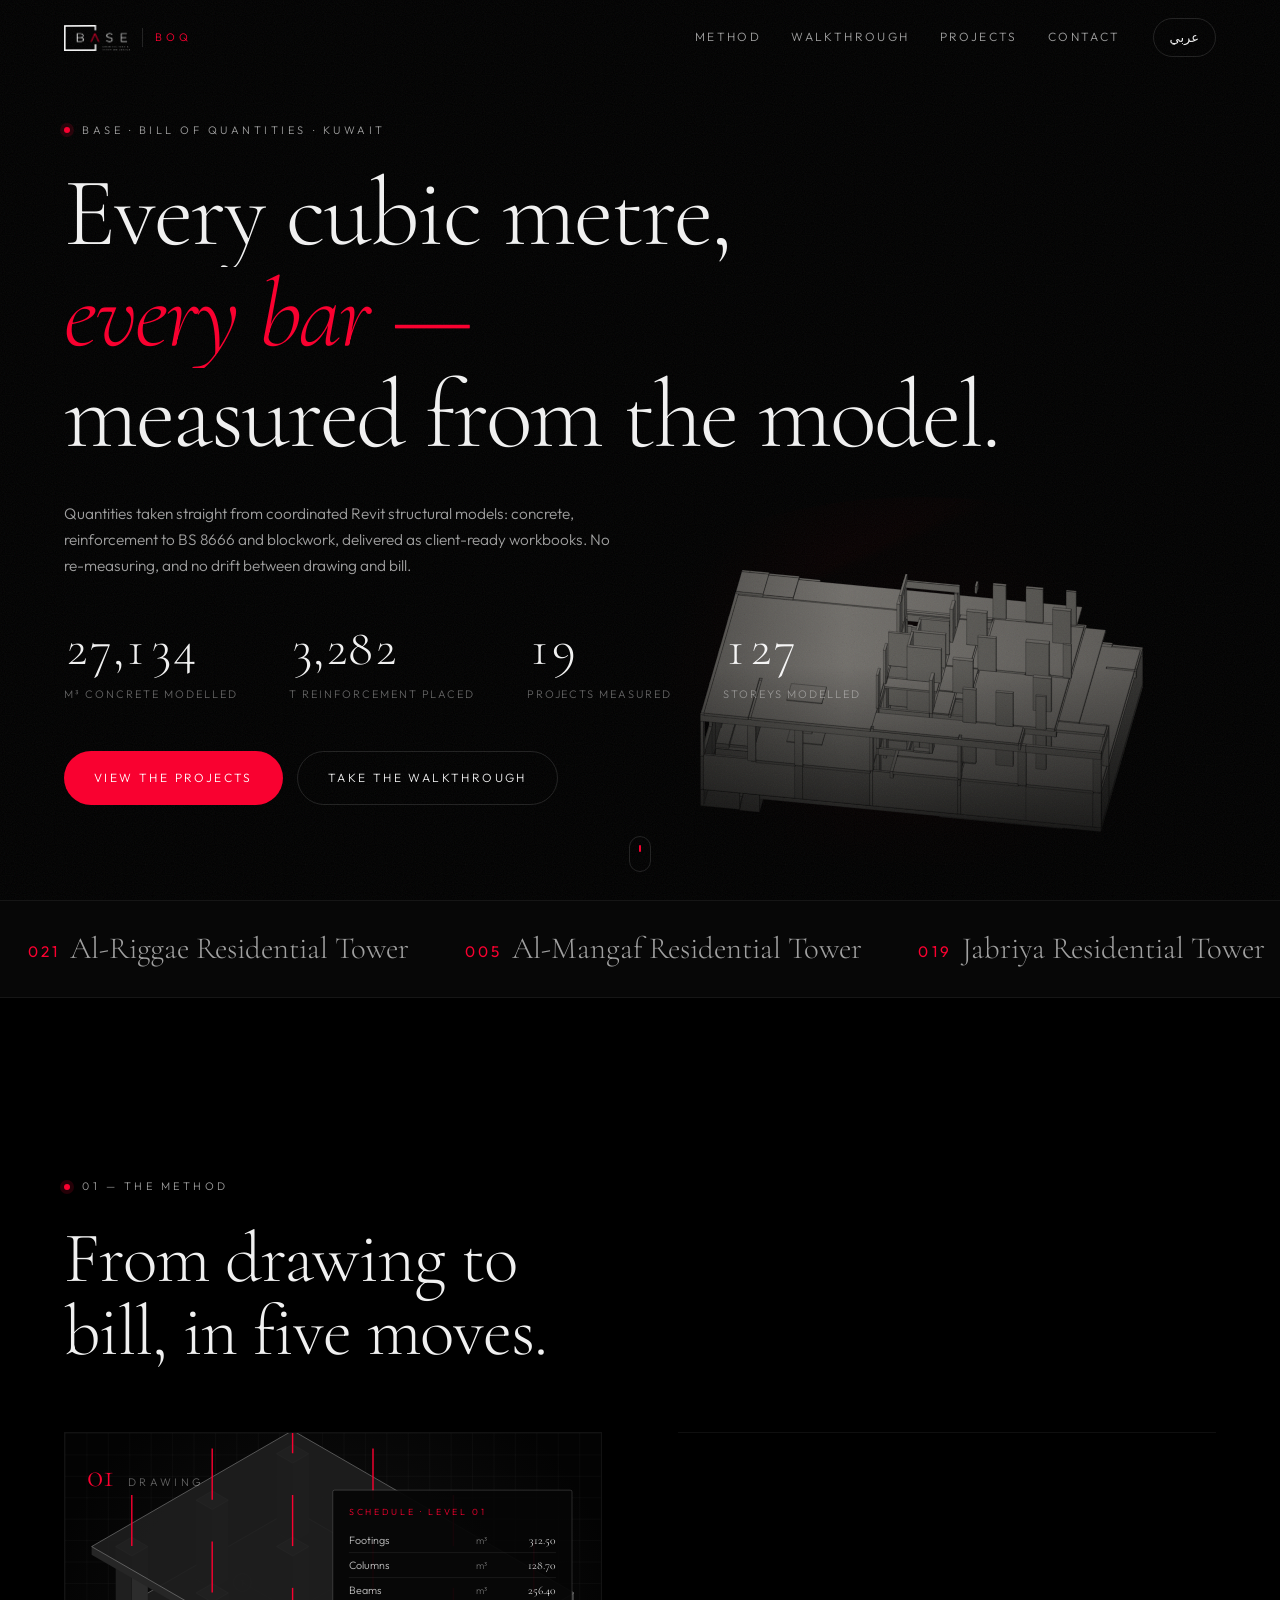
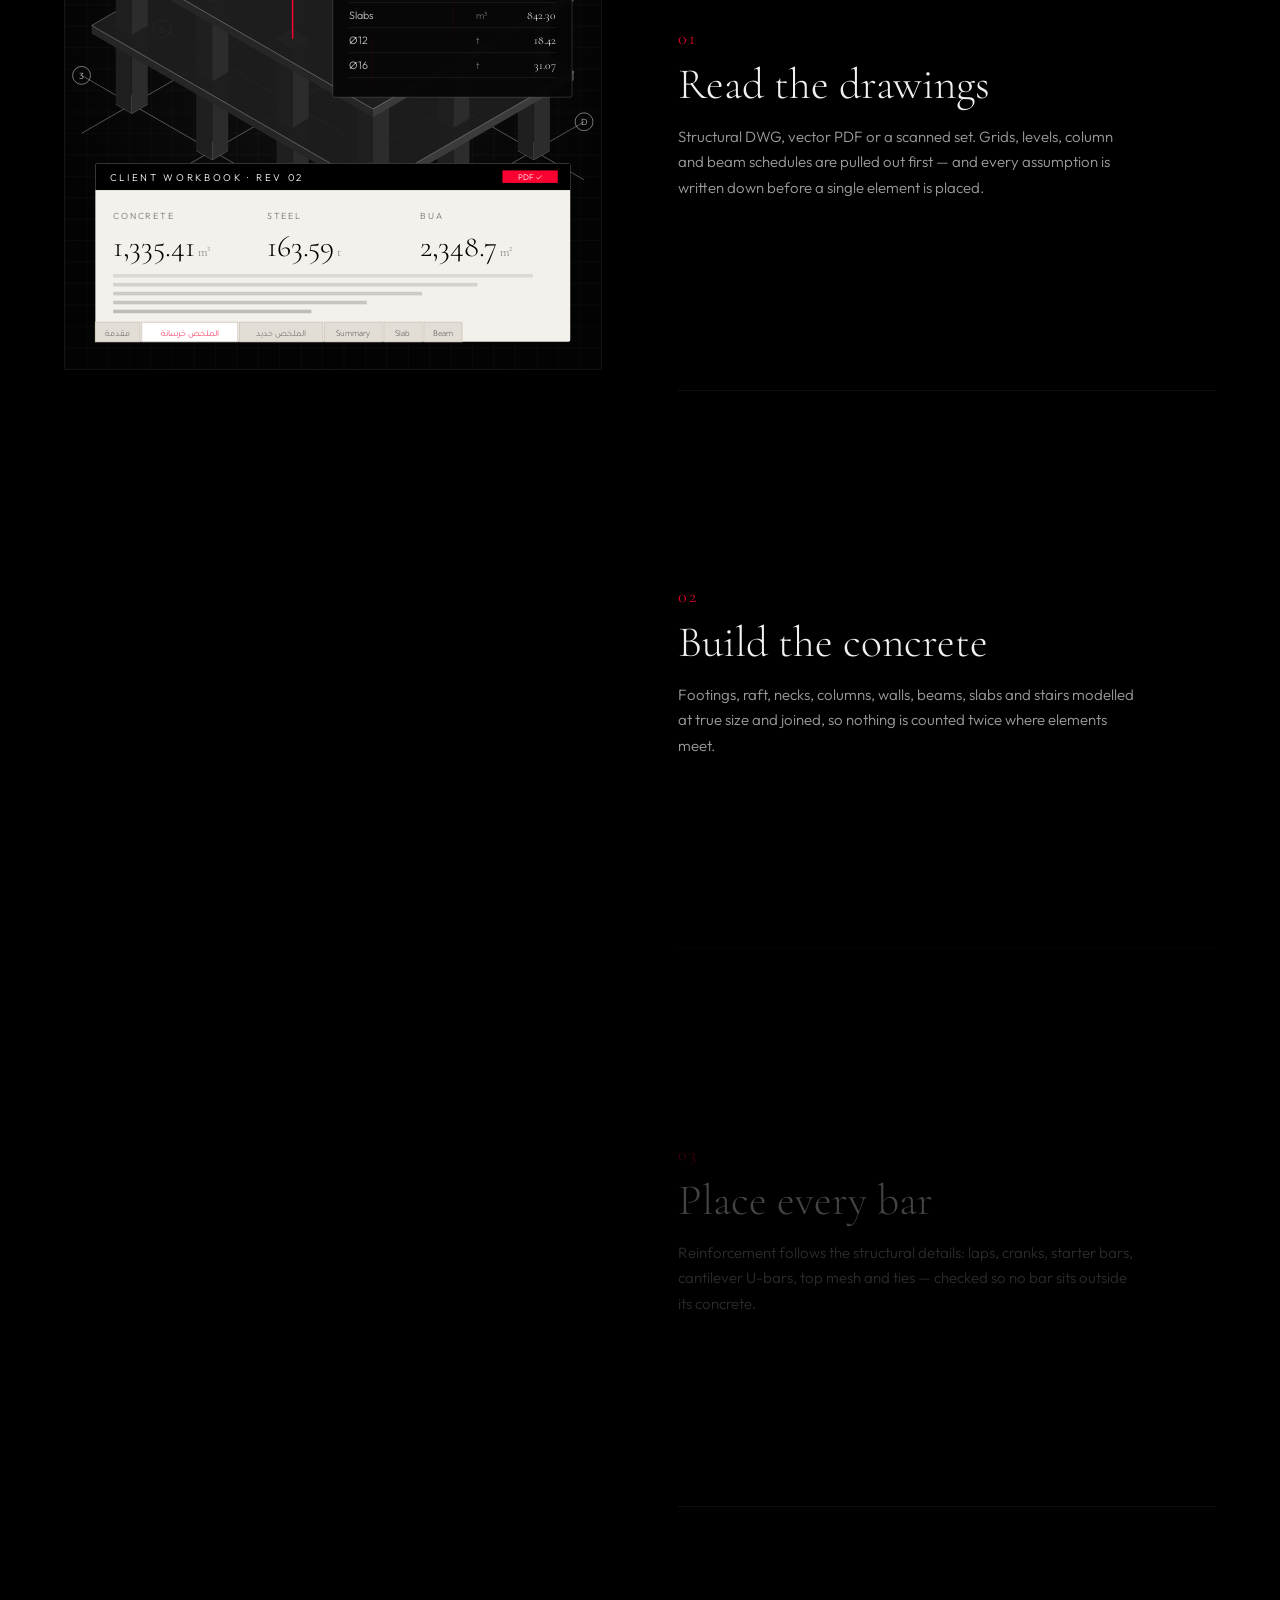
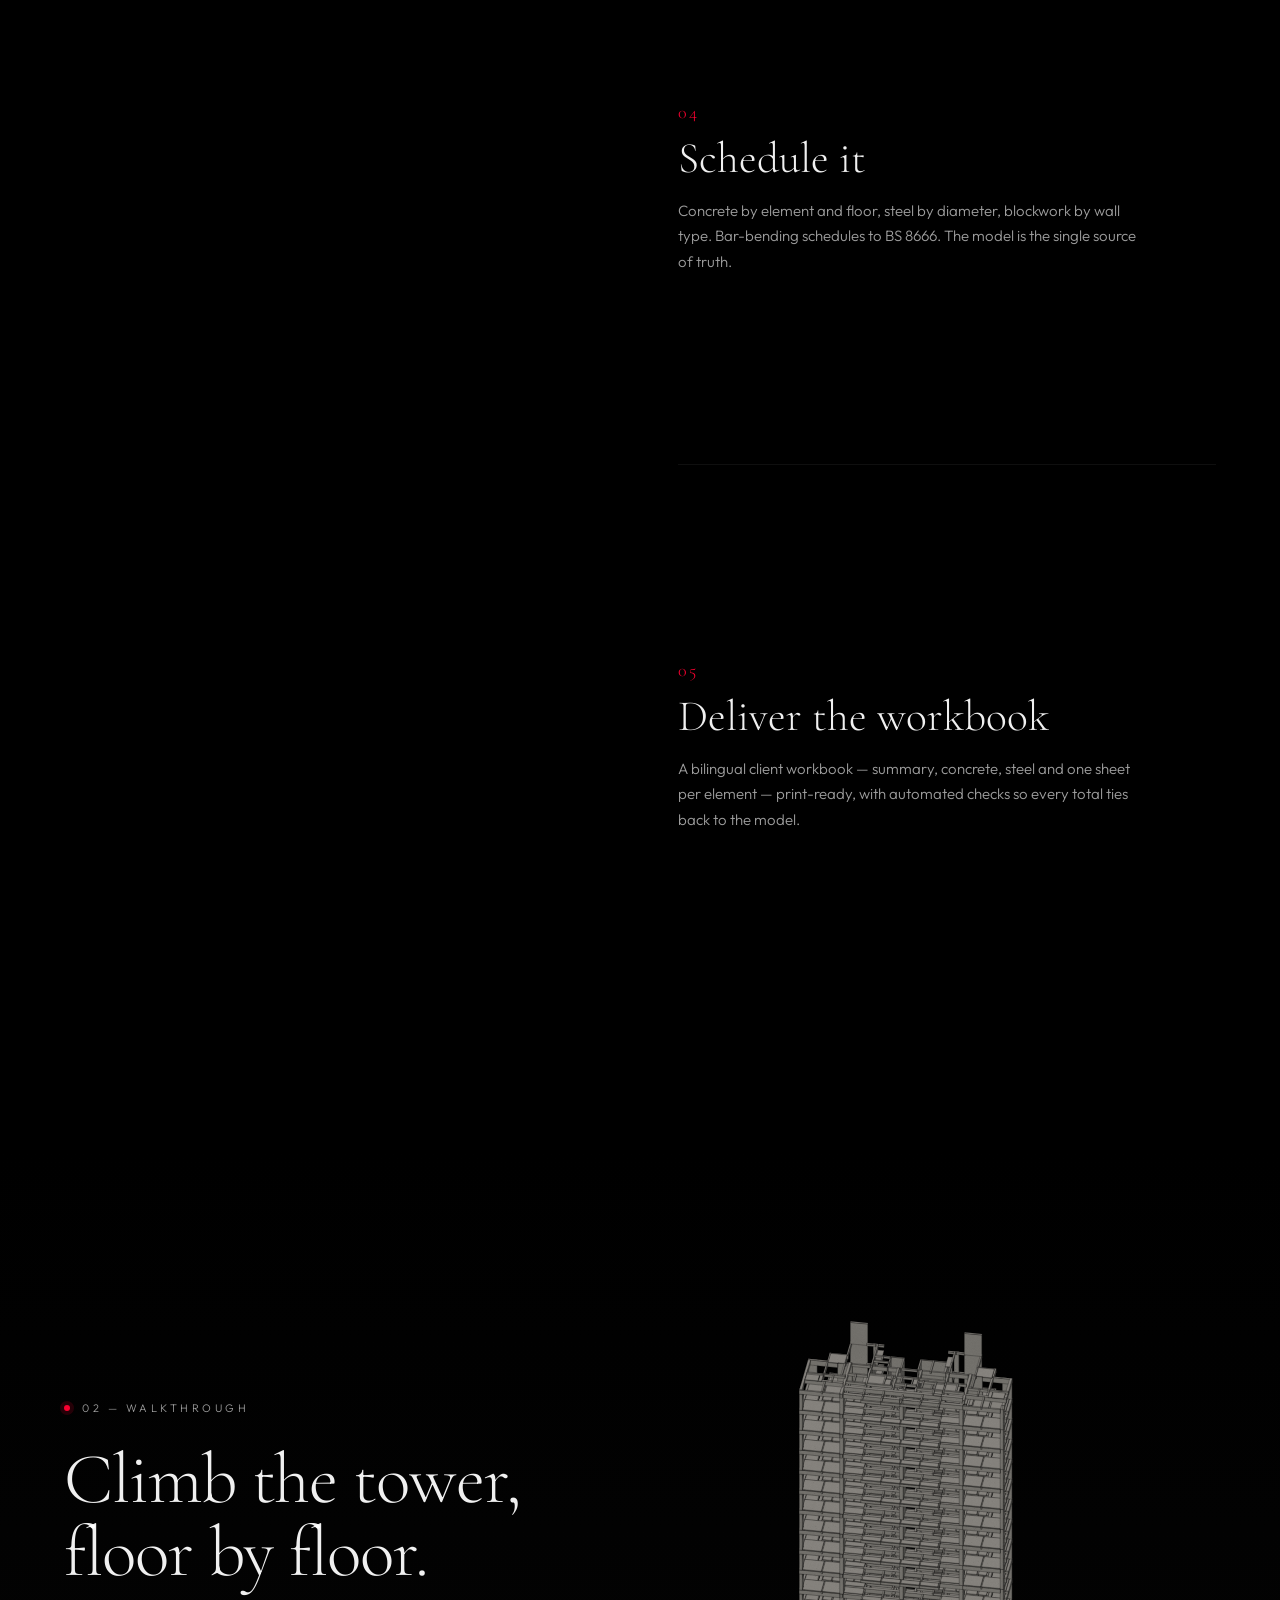
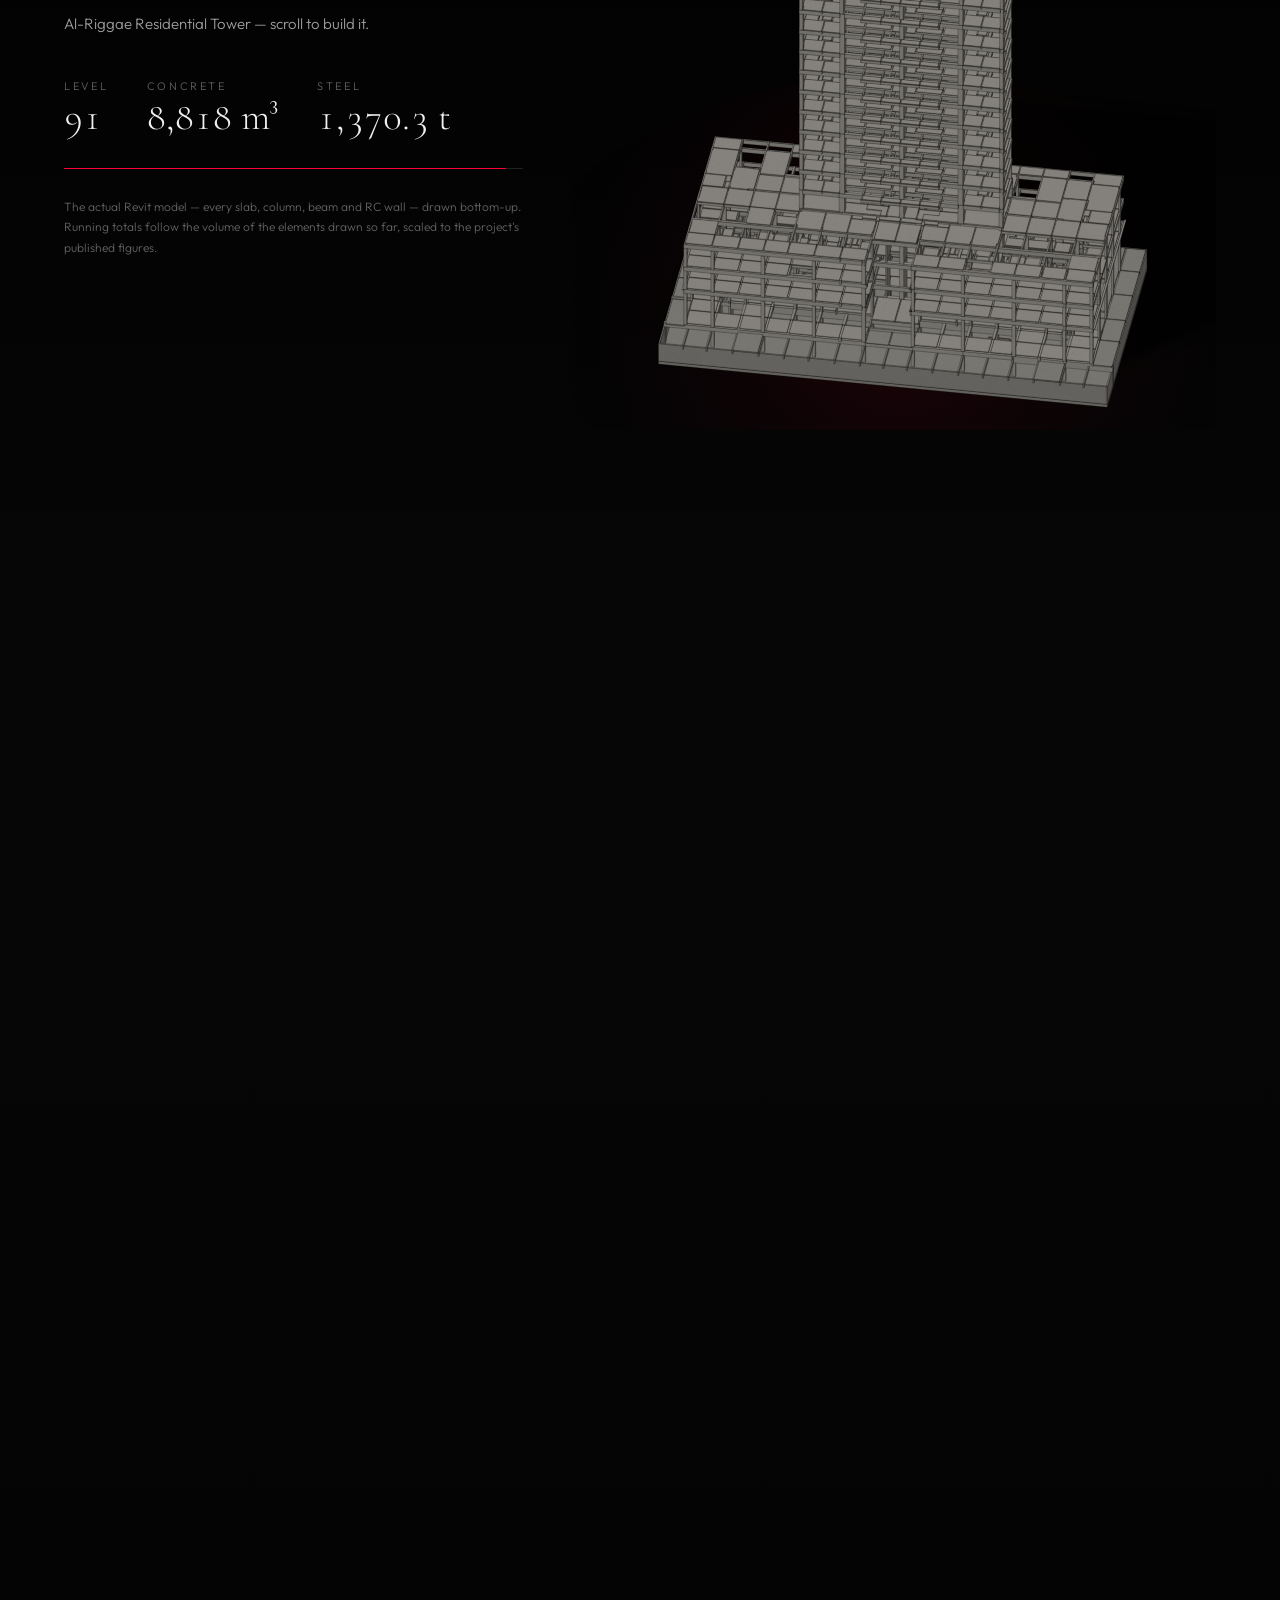
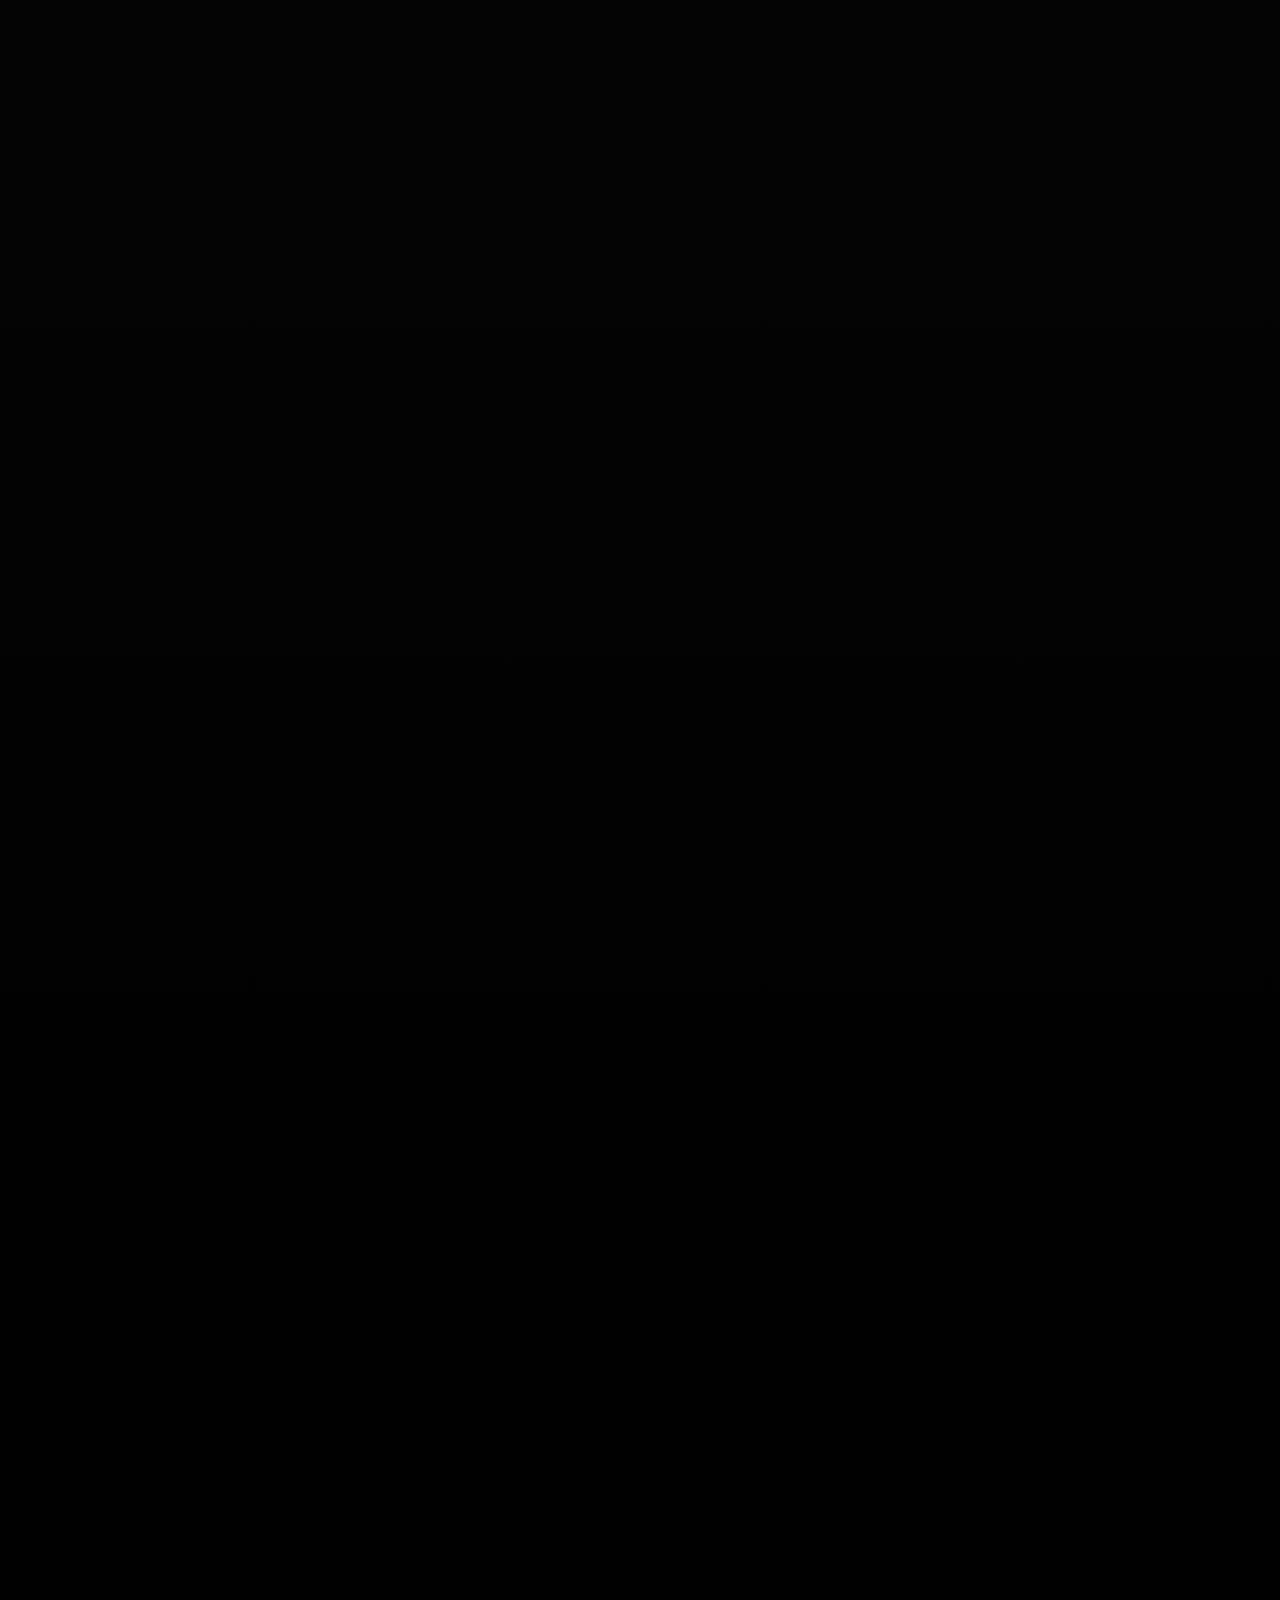
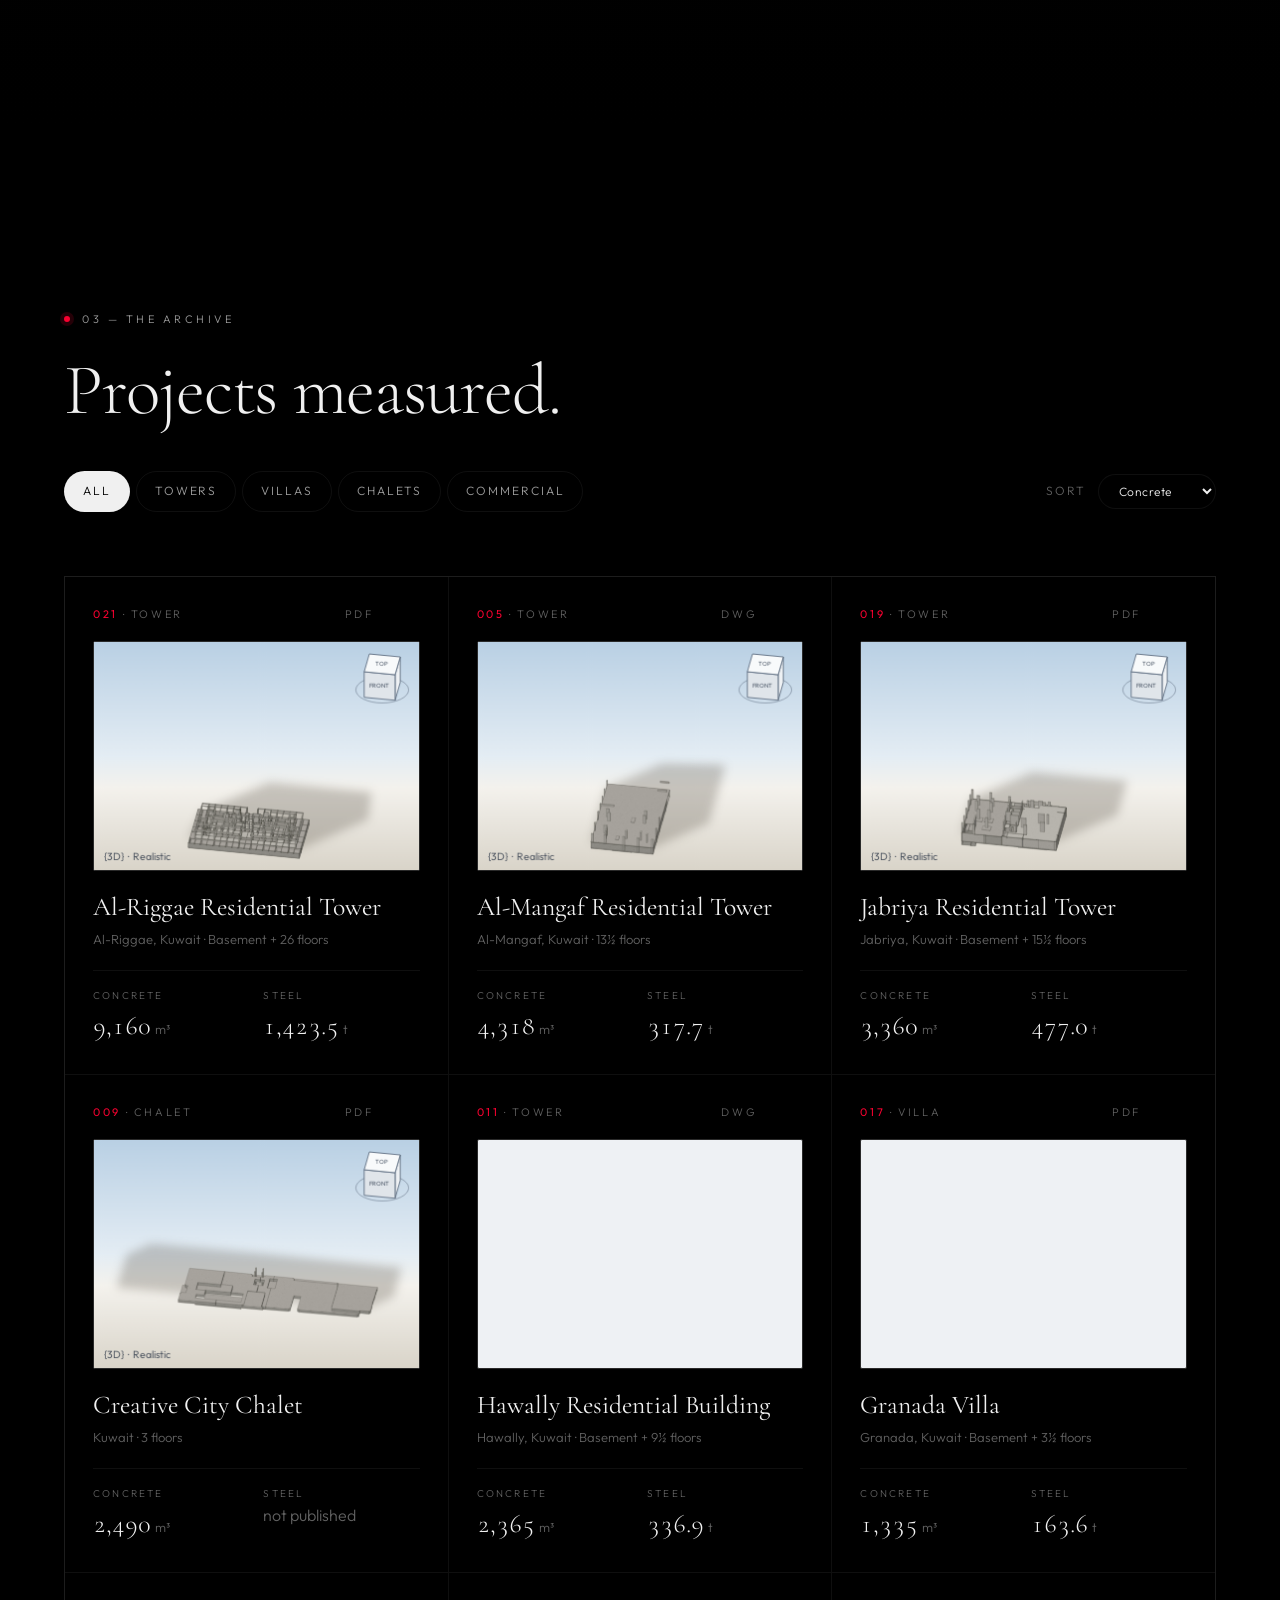
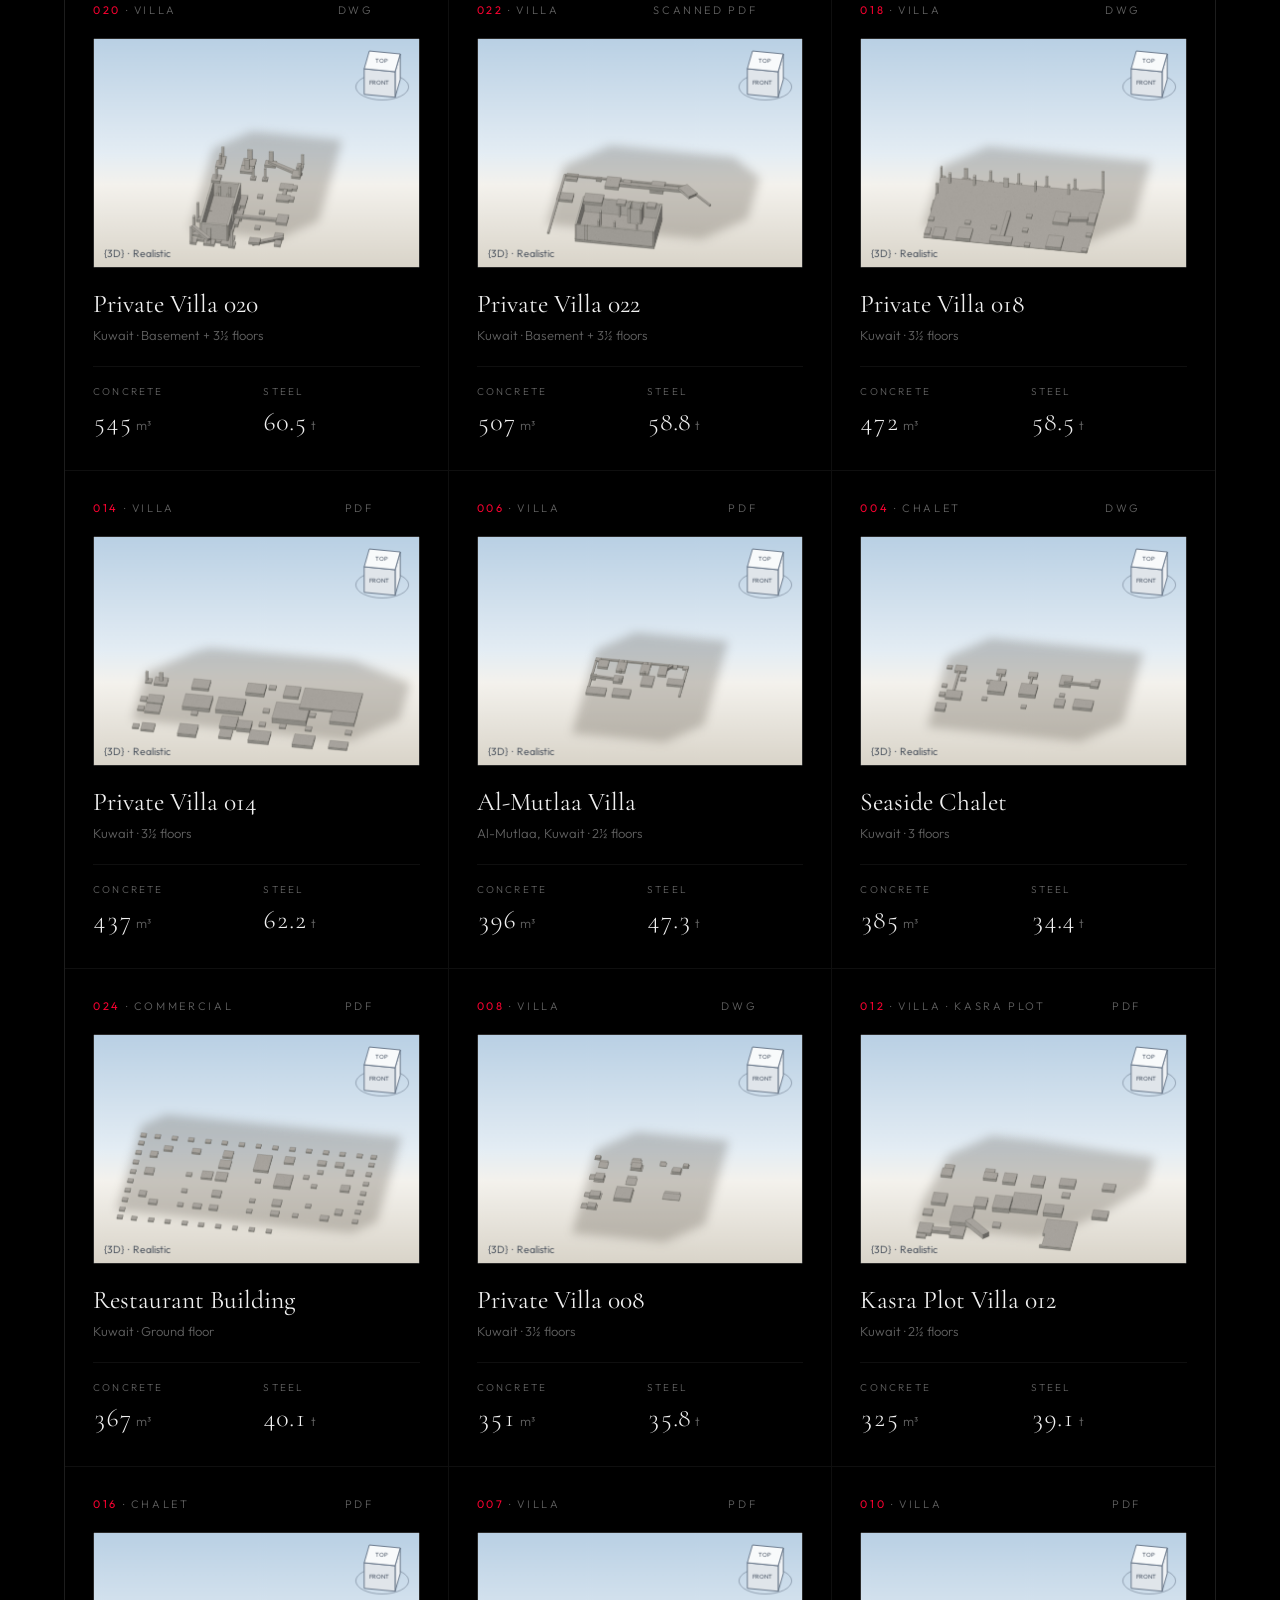
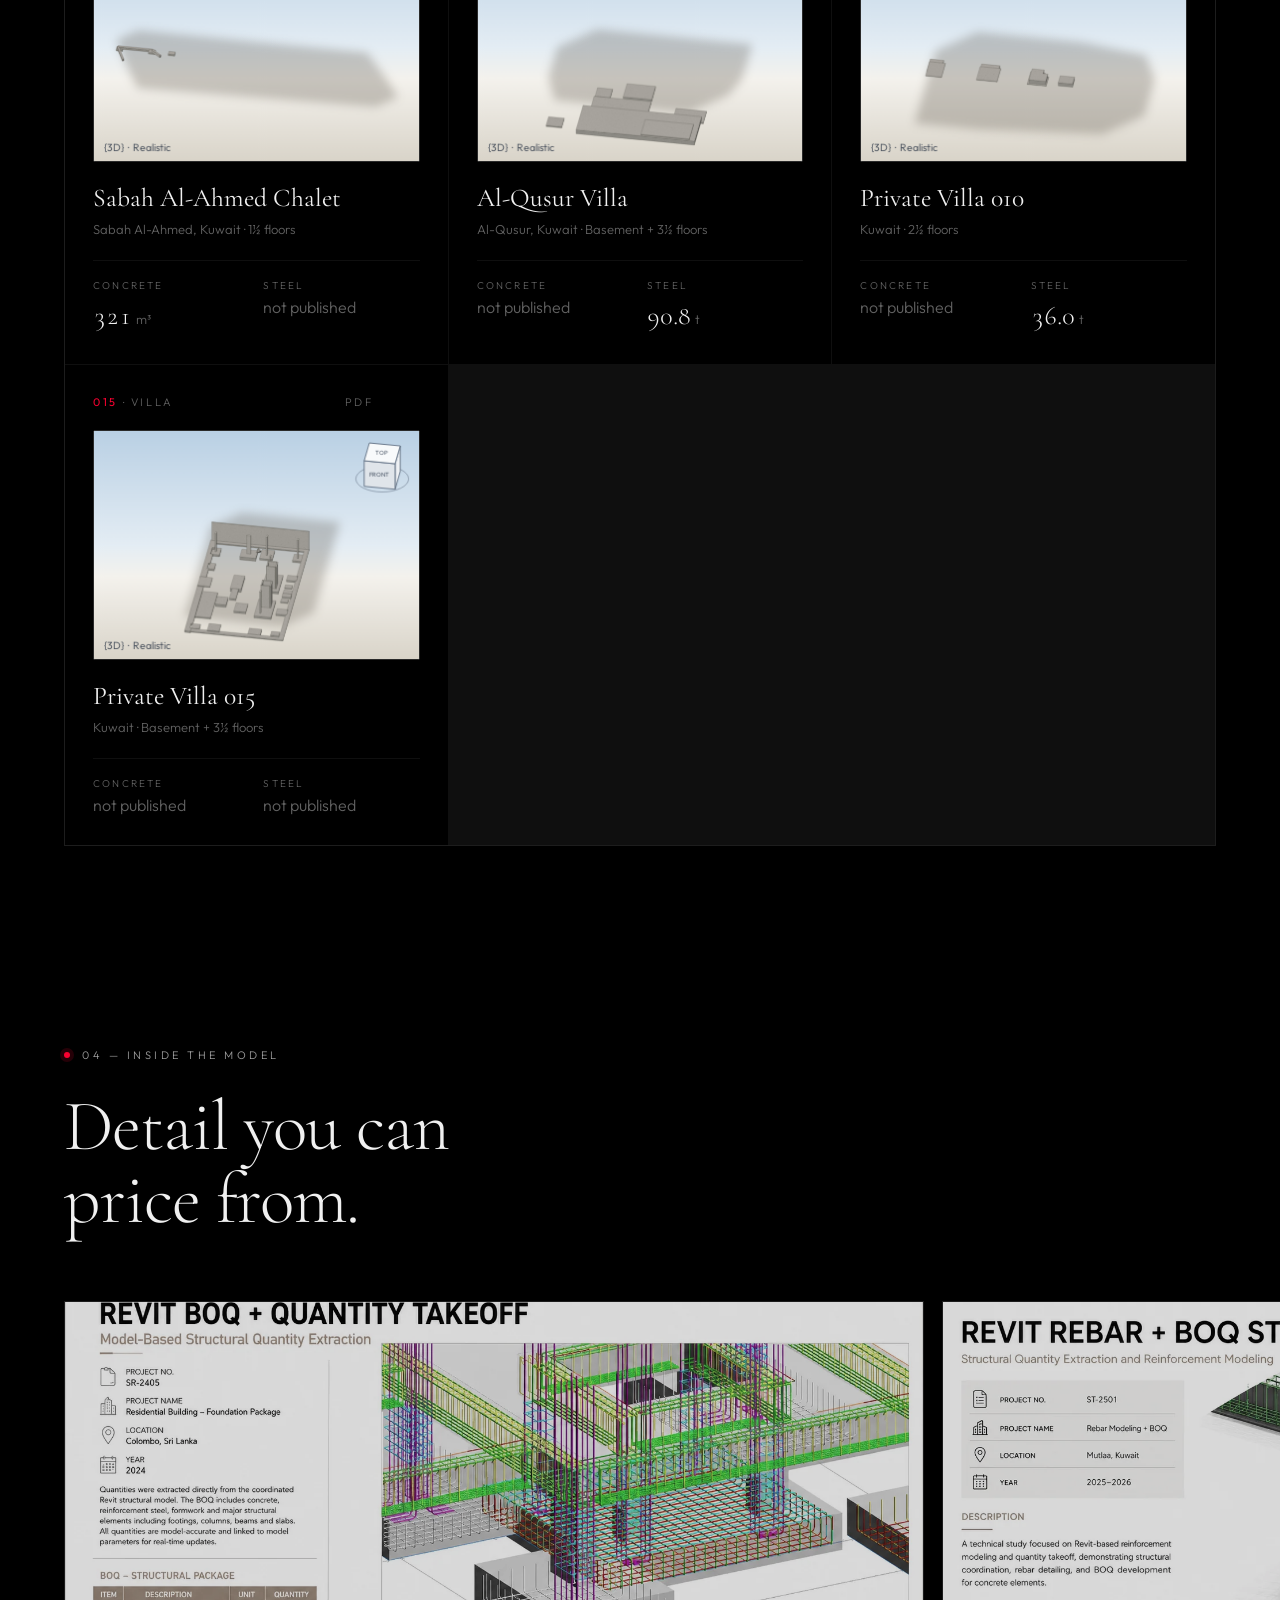
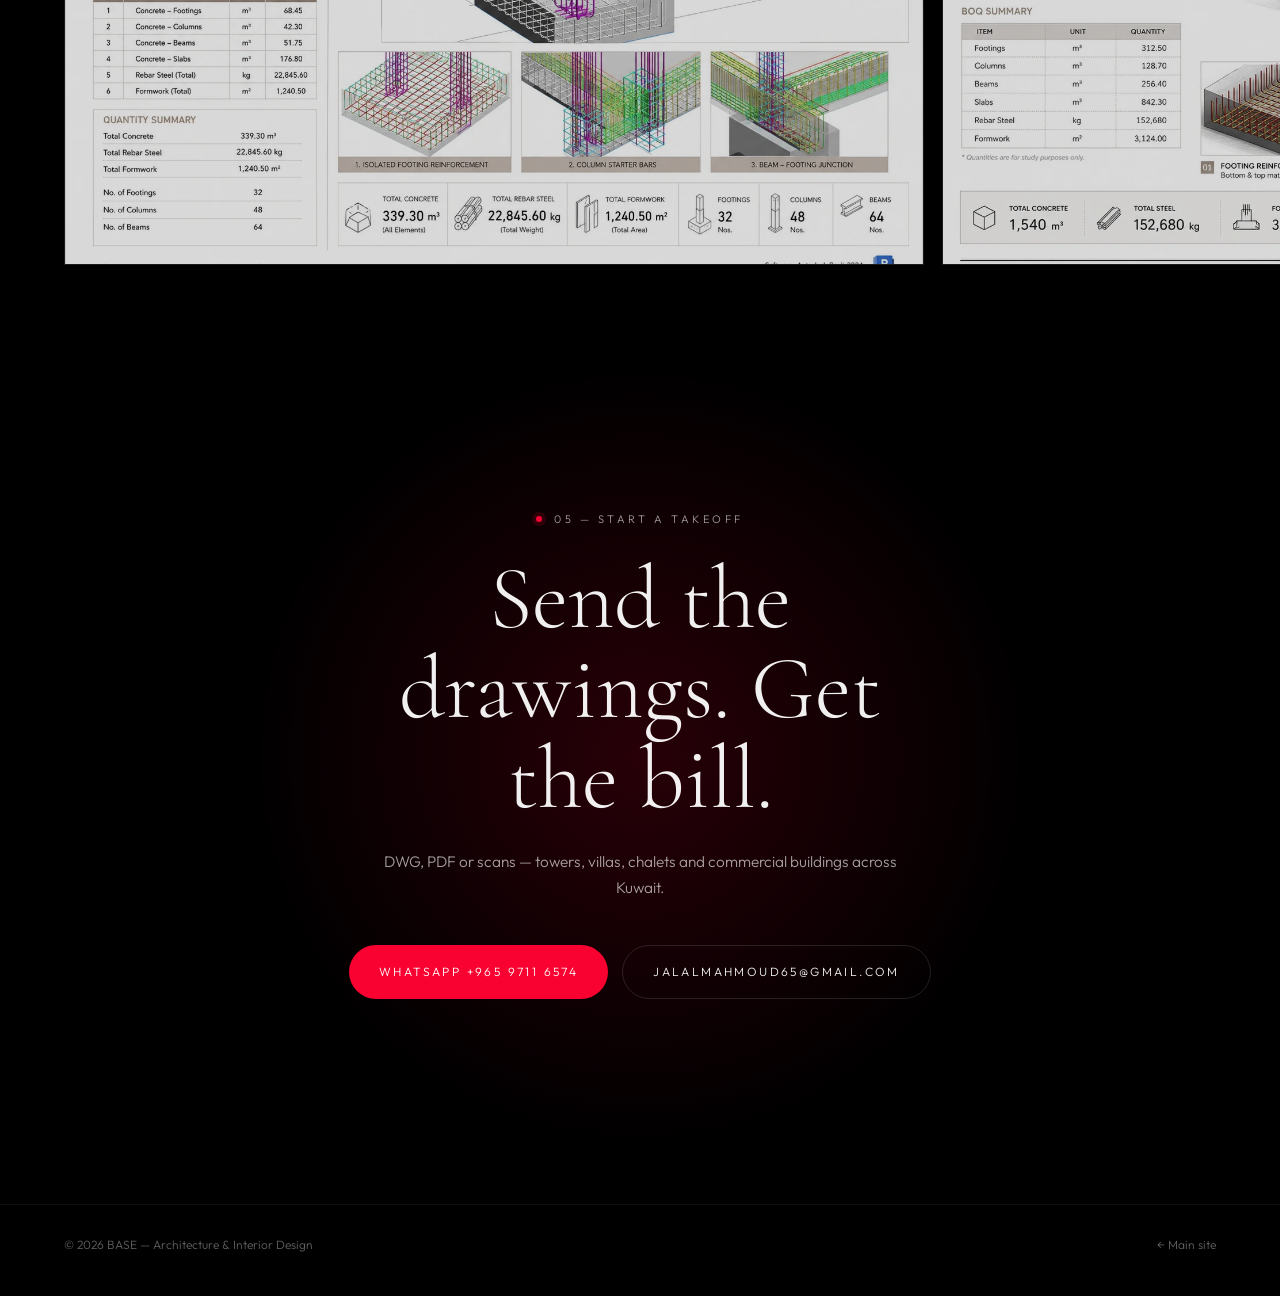
==== commit e3df6bd3: "BOQ site: real Revit models in Realistic style, floor names, no ledger Cards, pop-up, hero and walkt" ====
--- a/boq/index.html
+++ b/boq/index.html
@@ -38,7 +38,6 @@
     <a href="#method" data-en="Method" data-ar="المنهج">Method</a>
     <a href="#ascent" data-en="Walkthrough" data-ar="الجولة">Walkthrough</a>
     <a href="#projects" data-en="Projects" data-ar="المشاريع">Projects</a>
-    <a href="#ledger" data-en="Ledger" data-ar="السجل">Ledger</a>
     <a href="#contact" data-en="Contact" data-ar="تواصل">Contact</a>
   </nav>
   <button class="lang" id="langBtn" type="button" aria-label="Switch language">عربي</button>
@@ -137,7 +136,7 @@
         <div><small data-en="Steel" data-ar="الحديد">Steel</small><b><span id="aSteel">0</span> t</b></div>
       </div>
       <div class="ascent-track"><span id="aBar"></span></div>
-      <p class="fine" data-en="Running totals are spread evenly over the floors to illustrate the build-up; the final figures are the model's totals." data-ar="المجاميع موزّعة بالتساوي على الأدوار للتوضيح؛ الأرقام النهائية هي مجاميع النموذج.">Running totals are spread evenly over the floors to illustrate the build-up; the final figures are the model's totals.</p>
+      <p class="fine" data-en="The actual Revit model — every slab, column, beam and RC wall — drawn bottom-up. Running totals follow the volume of the elements drawn so far, scaled to the project's published figures." data-ar="نموذج ريفيت الفعلي — كل بلاطة وعمود وكمرة وجدار خرساني — يُرسم من الأسفل إلى الأعلى. المجاميع تتبع حجم العناصر المرسومة حتى الآن، منسوبة إلى أرقام المشروع المعتمدة.">The actual Revit model — every slab, column, beam and RC wall — drawn bottom-up. Running totals follow the volume of the elements drawn so far, scaled to the project's published figures.</p>
     </div>
     <div class="ascent-view" aria-hidden="true">
       <canvas id="towerCanvas"></canvas>
@@ -172,28 +171,10 @@
   <div class="grid wrap" id="grid"></div>
 </section>
 
-<!-- ============ LEDGER ============ -->
-<section class="ledger" id="ledger">
-  <div class="sec-head wrap">
-    <p class="eyebrow"><span class="dot"></span><span data-en="04 — The ledger" data-ar="٠٤ — السجل">04 — The ledger</span></p>
-    <h2 class="sec-title" data-en="Side by side." data-ar="جنباً إلى جنب.">Side by side.</h2>
-    <div class="toolbar">
-      <div class="filters" id="ledgerMode">
-        <button class="on" data-m="concrete" data-en="Concrete m³" data-ar="خرسانة م³">Concrete m³</button>
-        <button data-m="steel" data-en="Steel t" data-ar="حديد طن">Steel t</button>
-        <button data-m="ratio" data-en="Steel per m³ (kg)" data-ar="حديد لكل م³ (كغ)">Steel per m³ (kg)</button>
-      </div>
-    </div>
-  </div>
-  <div class="wrap"><div class="bars" id="bars"></div>
-    <p class="fine" data-en="Modelled quantities from the Revit models. Projects without a published figure for the selected measure are left out." data-ar="كميات منمذجة من نماذج ريفيت. المشاريع التي لا يوجد لها رقم منشور للمقياس المختار غير معروضة.">Modelled quantities from the Revit models. Projects without a published figure for the selected measure are left out.</p>
-  </div>
-</section>
-
 <!-- ============ GALLERY ============ -->
 <section class="gallery" id="gallery">
   <div class="sec-head wrap">
-    <p class="eyebrow"><span class="dot"></span><span data-en="05 — Inside the model" data-ar="٠٥ — داخل النموذج">05 — Inside the model</span></p>
+    <p class="eyebrow"><span class="dot"></span><span data-en="04 — Inside the model" data-ar="٠٤ — داخل النموذج">04 — Inside the model</span></p>
     <h2 class="sec-title" data-en="Detail you can price from." data-ar="تفاصيل يمكن التسعير منها.">Detail you can price from.</h2>
   </div>
   <div class="reel" id="reel">
@@ -209,7 +190,7 @@
 <!-- ============ CONTACT ============ -->
 <section class="contact" id="contact">
   <div class="wrap contact-inner">
-    <p class="eyebrow"><span class="dot"></span><span data-en="06 — Start a takeoff" data-ar="٠٦ — ابدأ الحصر">06 — Start a takeoff</span></p>
+    <p class="eyebrow"><span class="dot"></span><span data-en="05 — Start a takeoff" data-ar="٠٥ — ابدأ الحصر">05 — Start a takeoff</span></p>
     <h2 class="contact-title" data-en="Send the drawings. Get the bill." data-ar="أرسل المخططات. استلم الجدول.">Send the drawings. Get the bill.</h2>
     <p class="hero-lede" data-en="DWG, PDF or scans — towers, villas, chalets and commercial buildings across Kuwait." data-ar="كاد أو PDF أو مسح ضوئي — أبراج وفلل وشاليهات ومبانٍ تجارية في أنحاء الكويت.">DWG, PDF or scans — towers, villas, chalets and commercial buildings across Kuwait.</p>
     <div class="hero-cta">
@@ -229,7 +210,9 @@
   <div class="modal-bg" data-close></div>
   <article class="modal-card">
     <button class="modal-x" data-close aria-label="Close">×</button>
-    <div class="modal-view"><canvas id="modalCanvas"></canvas></div>
+    <div class="modal-view"><canvas id="modalCanvas"></canvas>
+      <div class="m-rot"><button id="mRotL" aria-label="Rotate left">&#10226;</button><button id="mRotR" aria-label="Rotate right">&#10227;</button></div>
+    </div>
     <div class="modal-info">
       <p class="eyebrow"><span class="dot"></span><span id="mNo"></span></p>
       <h3 id="mName"></h3>
--- a/boq/boq.css
+++ b/boq/boq.css
@@ -82,7 +82,7 @@
 
 /* ---------- hero ---------- */
 .hero{ position:relative; min-height:100svh; display:flex; align-items:center; overflow:hidden; padding:calc(var(--nav-h) + 40px) 0 90px; }
-.hero-canvas{ position:absolute; inset:0; width:100%; height:100%; }
+.hero-canvas{ position:absolute; inset:0; width:100%; height:100%; transition:opacity .7s var(--ease); }
 .hero::after{ content:""; position:absolute; inset:0; pointer-events:none;
   background:linear-gradient(90deg,#000 0%,rgba(0,0,0,.86) 34%,rgba(0,0,0,.15) 66%,rgba(0,0,0,.4) 100%),linear-gradient(0deg,#000 0%,transparent 26%); }
 html[dir="rtl"] .hero::after{ background:linear-gradient(270deg,#000 0%,rgba(0,0,0,.86) 34%,rgba(0,0,0,.15) 66%,rgba(0,0,0,.4) 100%),linear-gradient(0deg,#000 0%,transparent 26%); }
@@ -185,9 +185,9 @@
 .card-top{ display:flex; justify-content:space-between; font-size:11px; letter-spacing:.24em; text-transform:uppercase; color:var(--t-3); }
 .card-top b{ color:var(--red); font-weight:400; }
 html[lang="ar"] .card-top{ letter-spacing:0; font-size:13px; }
-.card-art{ flex:1; display:grid; place-items:center; min-height:200px; margin:6px -10px; }
-.card-art canvas{ width:100%; height:220px; transition:transform .9s var(--slow); }
-.card:hover .card-art canvas{ transform:translateY(-6px) scale(1.04); }
+.card-art{ flex:1; display:grid; place-items:center; min-height:200px; margin:18px 0 22px; }
+.card-art canvas{ width:100%; height:230px; background:#eef1f4; border:1px solid #2a2a2a; border-radius:2px; box-shadow:0 18px 40px -24px rgba(0,0,0,.9); transition:transform .9s var(--slow), box-shadow .6s; }
+.card:hover .card-art canvas{ transform:translateY(-4px); box-shadow:0 26px 50px -22px rgba(24,112,255,.35); }
 .card h3{ font-family:var(--f-d); font-weight:400; font-size:clamp(25px,2vw,31px); line-height:1.1; margin:0 0 6px; }
 .card .place{ font-size:13px; color:var(--t-3); margin:0 0 20px; }
 .card-q{ display:grid; grid-template-columns:1fr 1fr; gap:14px; border-top:1px solid var(--line-2); padding-top:16px; }
@@ -202,20 +202,6 @@
 .card-top{ padding-inline-end:46px; }
 .card.hide{ display:none; }
 
-/* ---------- ledger ---------- */
-.bars{ display:flex; flex-direction:column; gap:3px; }
-.bar{ display:grid; grid-template-columns:minmax(120px,240px) 1fr 90px; align-items:center; gap:18px; padding:9px 0; cursor:pointer; border-bottom:1px solid var(--line-2); }
-.bar .bn{ font-size:14px; color:var(--t-2); white-space:nowrap; overflow:hidden; text-overflow:ellipsis; transition:color .3s; }
-.bar .bn b{ color:var(--red); font-weight:400; font-size:11px; letter-spacing:.14em; margin-inline-end:10px; }
-.bar .bt{ height:10px; background:transparent; position:relative; }
-.bar .bt i{ position:absolute; inset:0 auto 0 0; width:0; background:linear-gradient(90deg,rgba(255,255,255,.85),rgba(255,255,255,.55)); border-radius:0 2px 2px 0; transition:width 1.4s var(--slow), background .3s; }
-html[dir="rtl"] .bar .bt i{ inset:0 0 0 auto; border-radius:2px 0 0 2px; }
-.bar.tower .bt i{ background:linear-gradient(90deg,var(--red-dim),var(--red)); }
-.bar .bv{ font-family:var(--f-d); font-size:20px; text-align:end; font-variant-numeric:tabular-nums; }
-.bar:hover .bn{ color:var(--t-1); }
-.bar:hover .bt i{ filter:brightness(1.2); }
-@media (max-width:640px){ .bar{ grid-template-columns:1fr 70px; } .bar .bn{ grid-column:1 / -1; } .bar .bt{ grid-row:2; } }
-
 /* ---------- gallery ---------- */
 .reel{ display:flex; gap:18px; overflow-x:auto; scroll-snap-type:x mandatory; padding:0 var(--gut) 40px; scrollbar-width:thin; scrollbar-color:var(--red) transparent; cursor:grab; }
 .reel.drag{ cursor:grabbing; scroll-snap-type:none; }
@@ -247,7 +233,7 @@
 .modal-card{ position:relative; width:min(1180px,100%); max-height:calc(100svh - 32px); overflow:auto; display:grid; grid-template-columns:1.1fr 1fr; background:#050505;
   border:1px solid var(--line); opacity:0; transform:translateY(40px) scale(.98); transition:opacity .6s var(--ease), transform .7s var(--slow); }
 .modal.open .modal-card{ opacity:1; transform:none; }
-.modal-view{ background:radial-gradient(circle at 50% 45%,#141414,#000 75%); min-height:420px; border-inline-end:1px solid var(--line-2); }
+.modal-view{ position:relative; background:#eef1f4; min-height:420px; border-inline-end:1px solid var(--line-2); }
 .modal-view canvas{ width:100%; height:100%; min-height:420px; display:block; }
 .modal-info{ padding:clamp(28px,4vw,56px); display:flex; flex-direction:column; }
 .modal-info h3{ font-family:var(--f-d); font-weight:300; font-size:clamp(34px,3.6vw,54px); line-height:1.02; margin:0 0 8px; }
@@ -276,3 +262,8 @@
   *,*::before,*::after{ animation:none !important; transition-duration:.01ms !important; }
   html{ scroll-behavior:auto; }
 }
+
+.m-rot{ position:absolute; left:14px; top:14px; display:flex; gap:6px; }
+.m-rot button{ width:36px; height:36px; border-radius:50%; background:rgba(255,255,255,.85); color:#223; border:1px solid rgba(40,60,90,.25); font-size:17px; transition:background .3s, color .3s; }
+.m-rot button:hover{ background:#1870ff; color:#fff; }
+html[dir="rtl"] .m-rot{ left:auto; right:14px; }
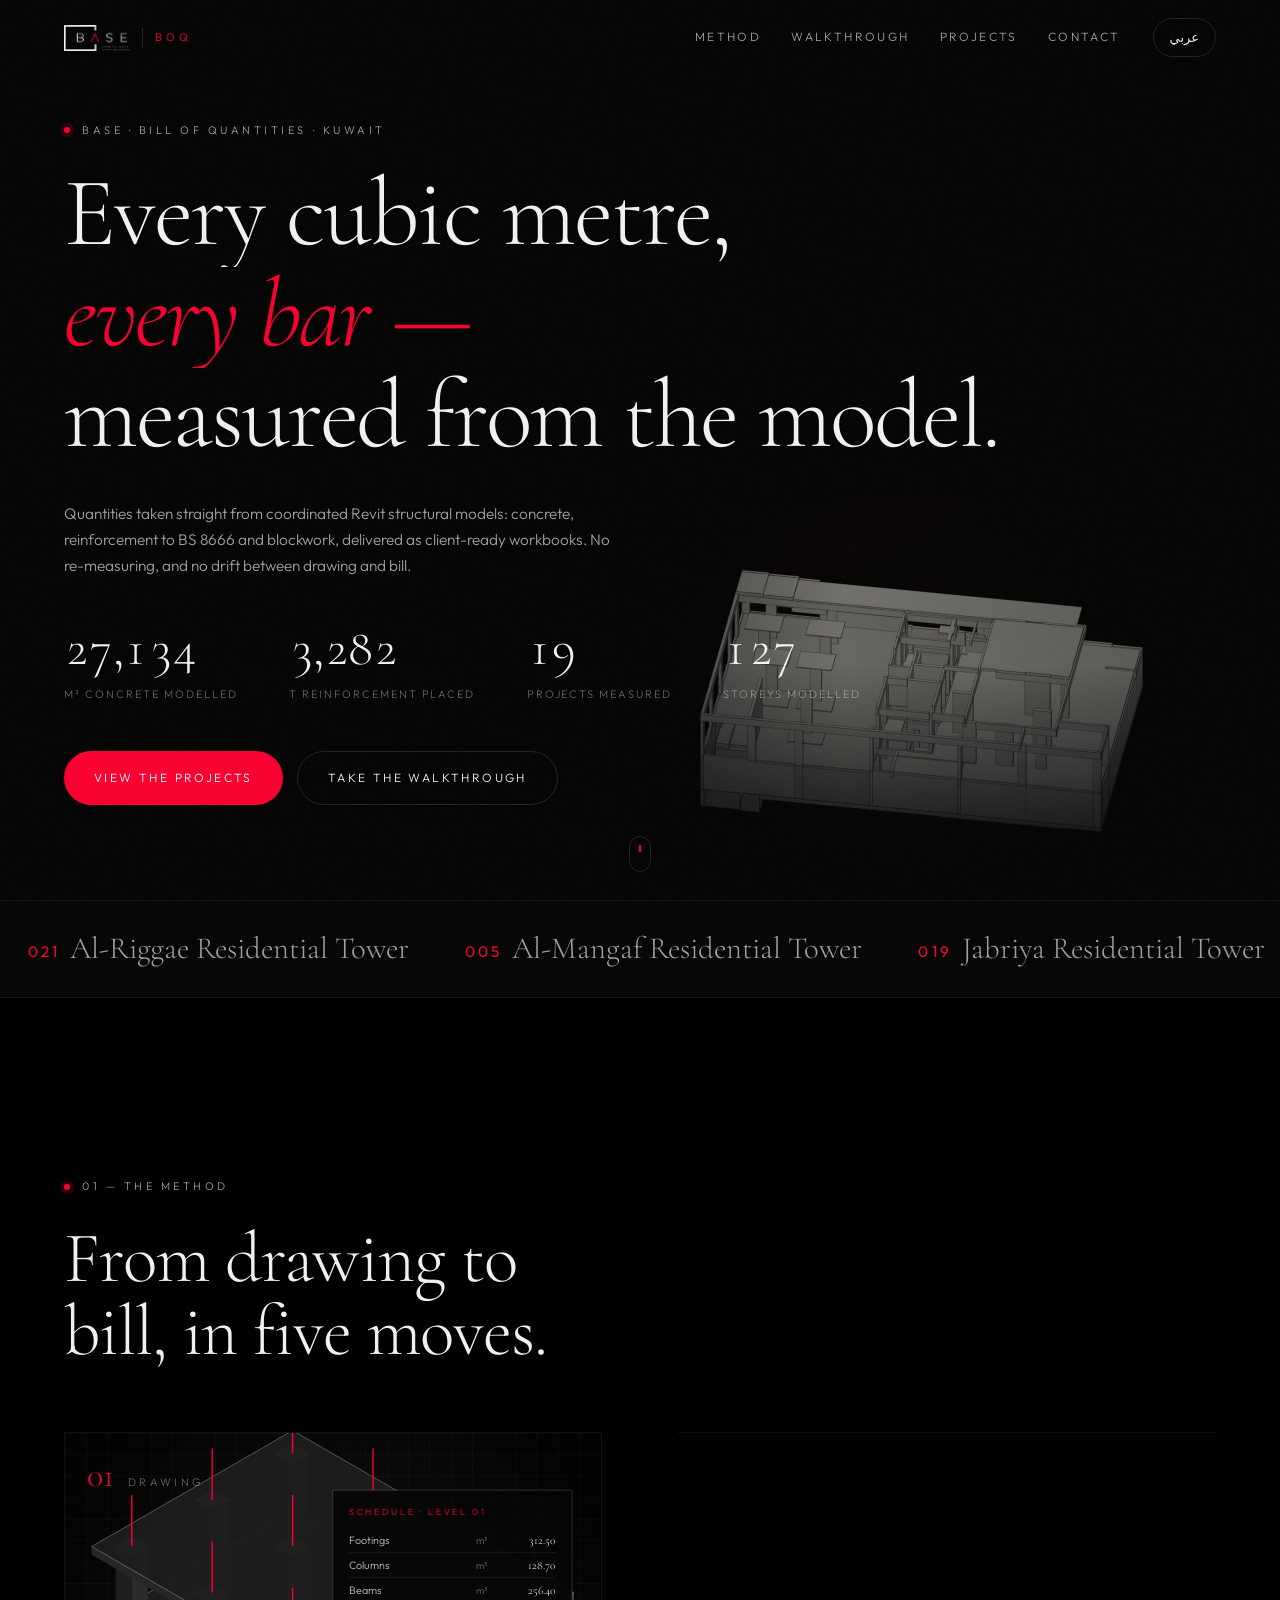
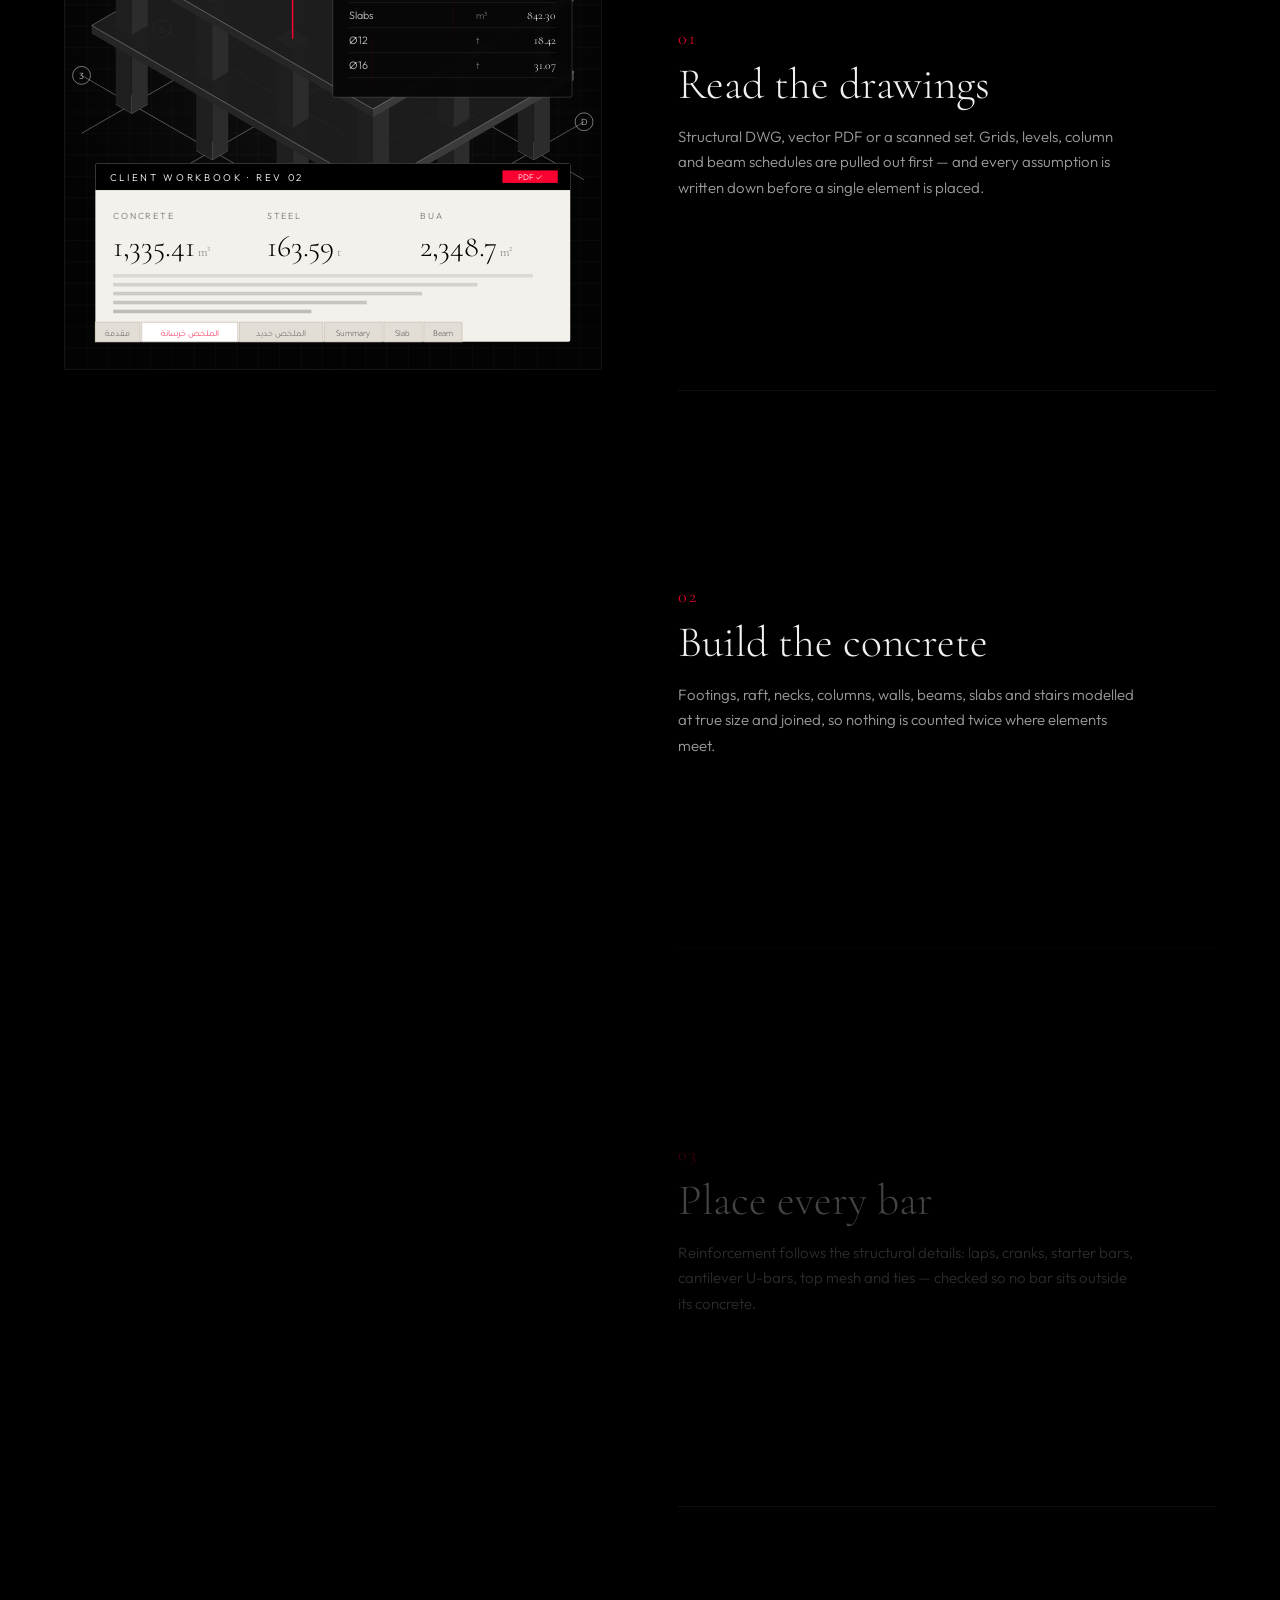
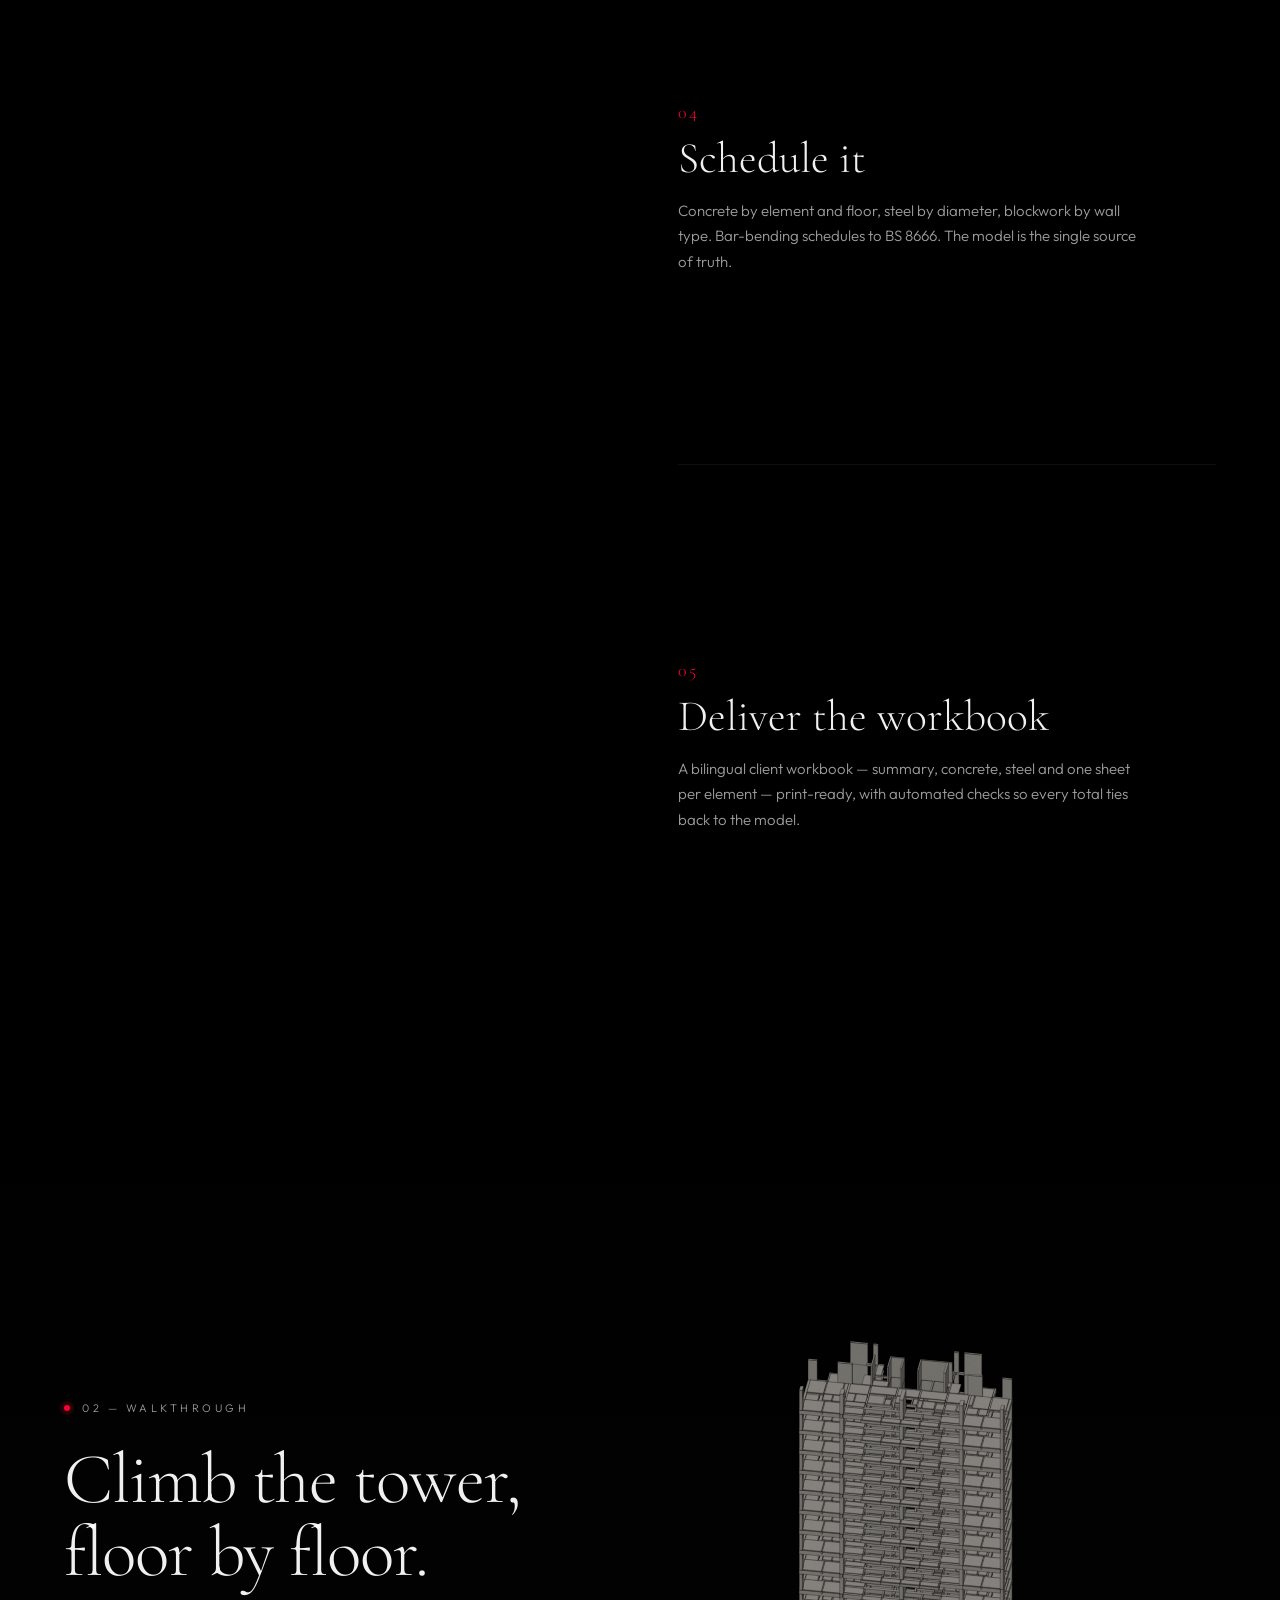
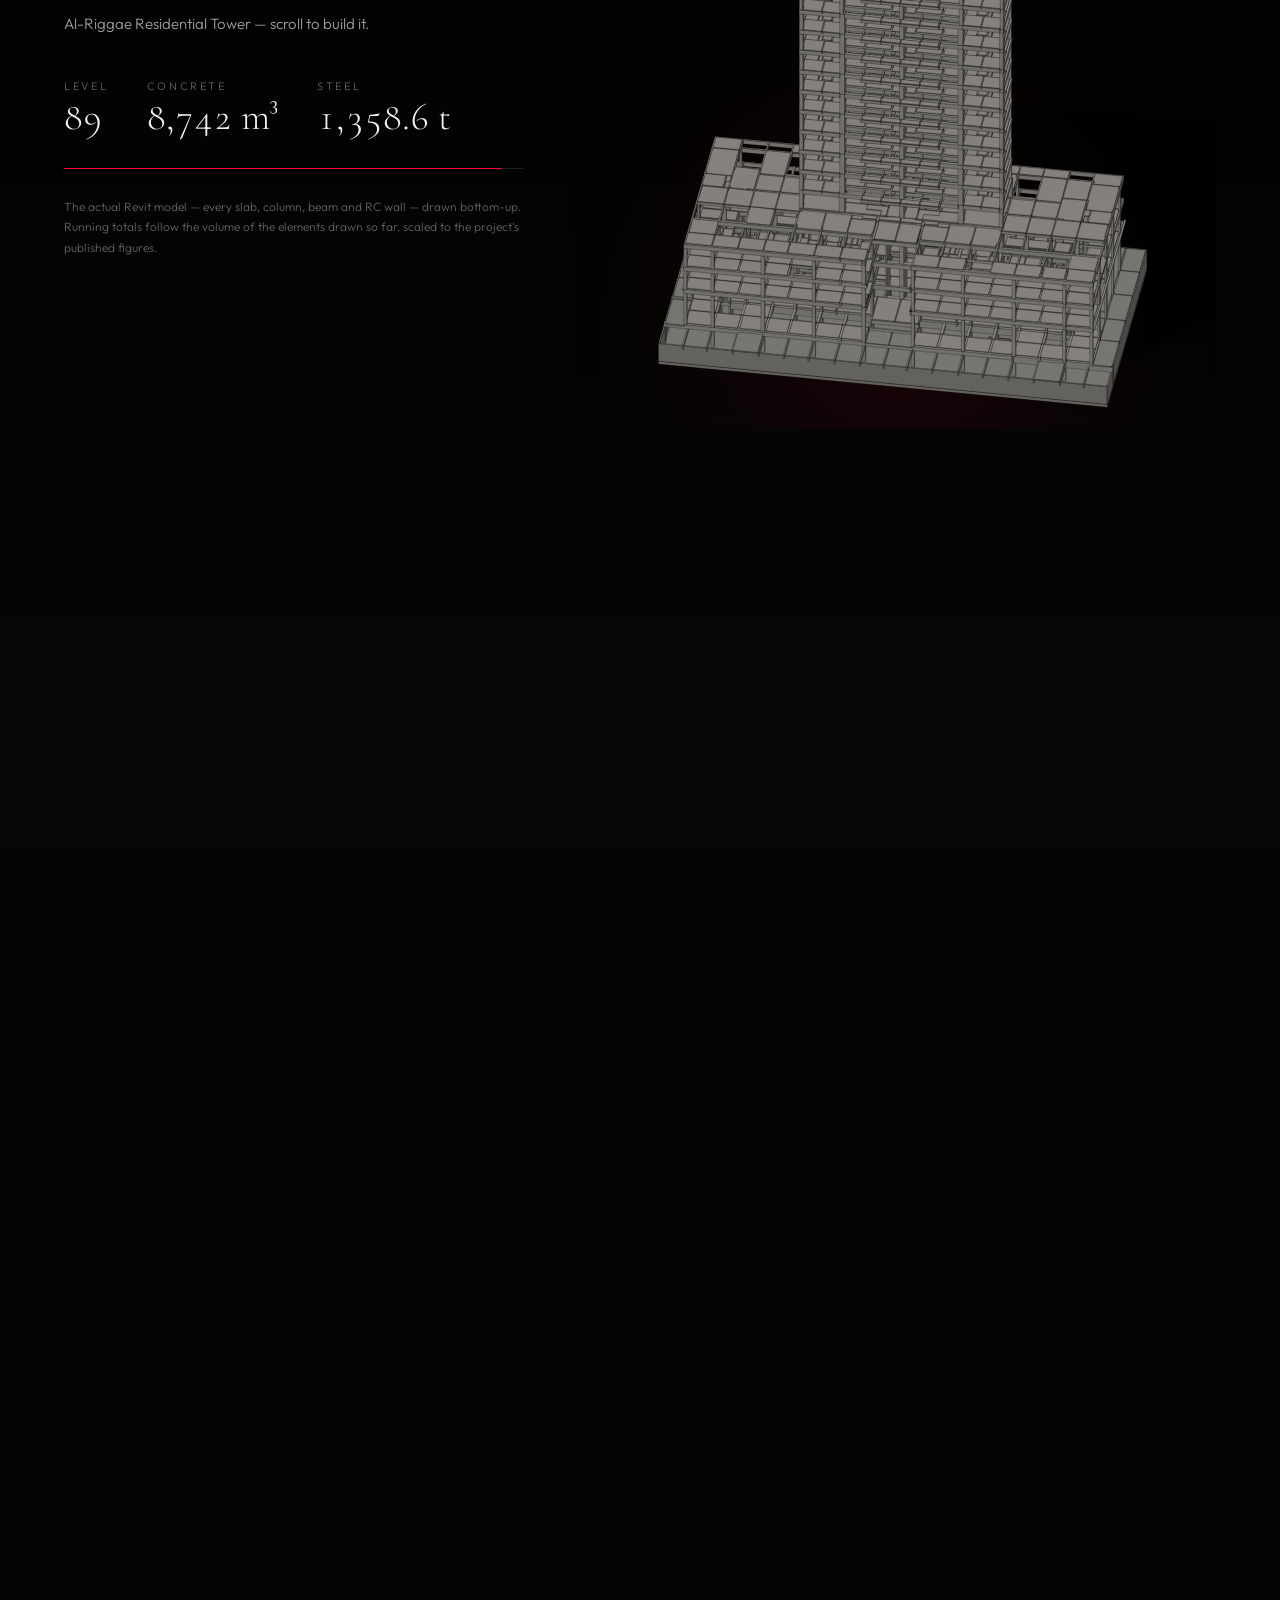
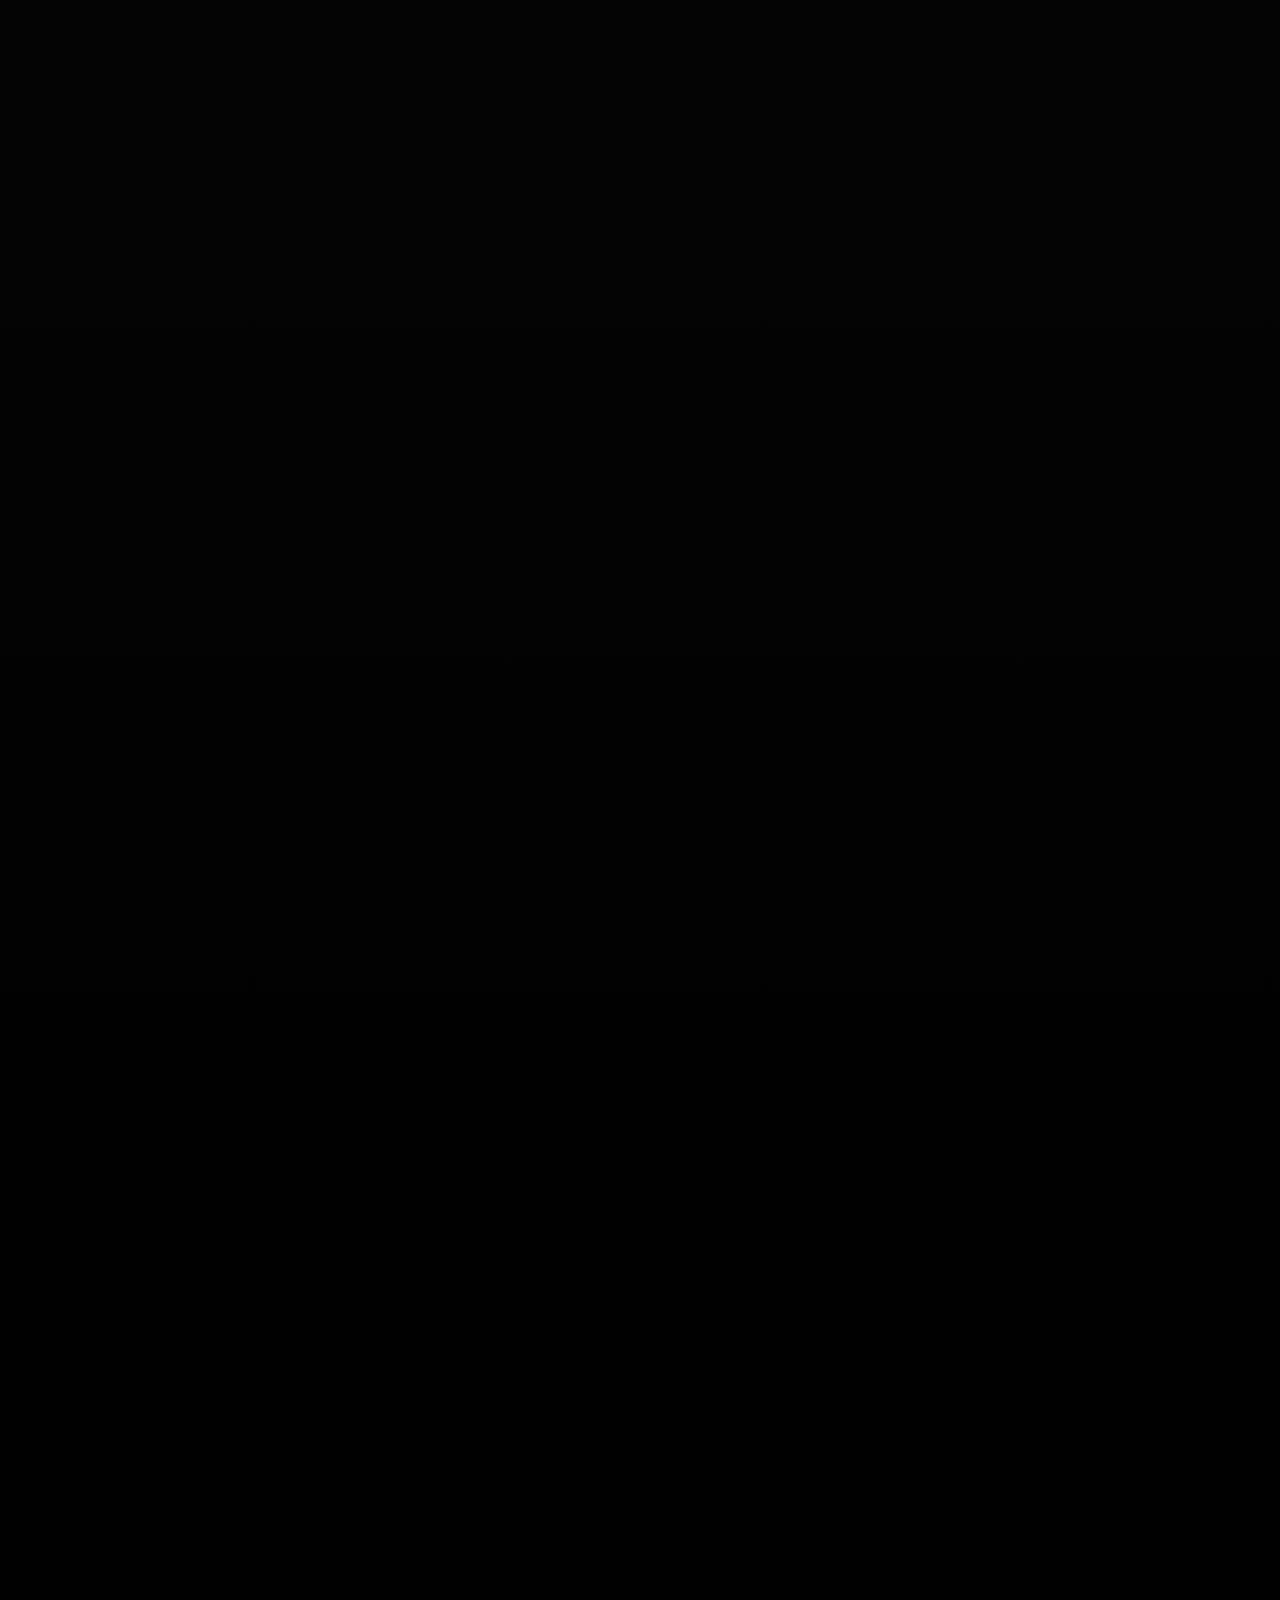
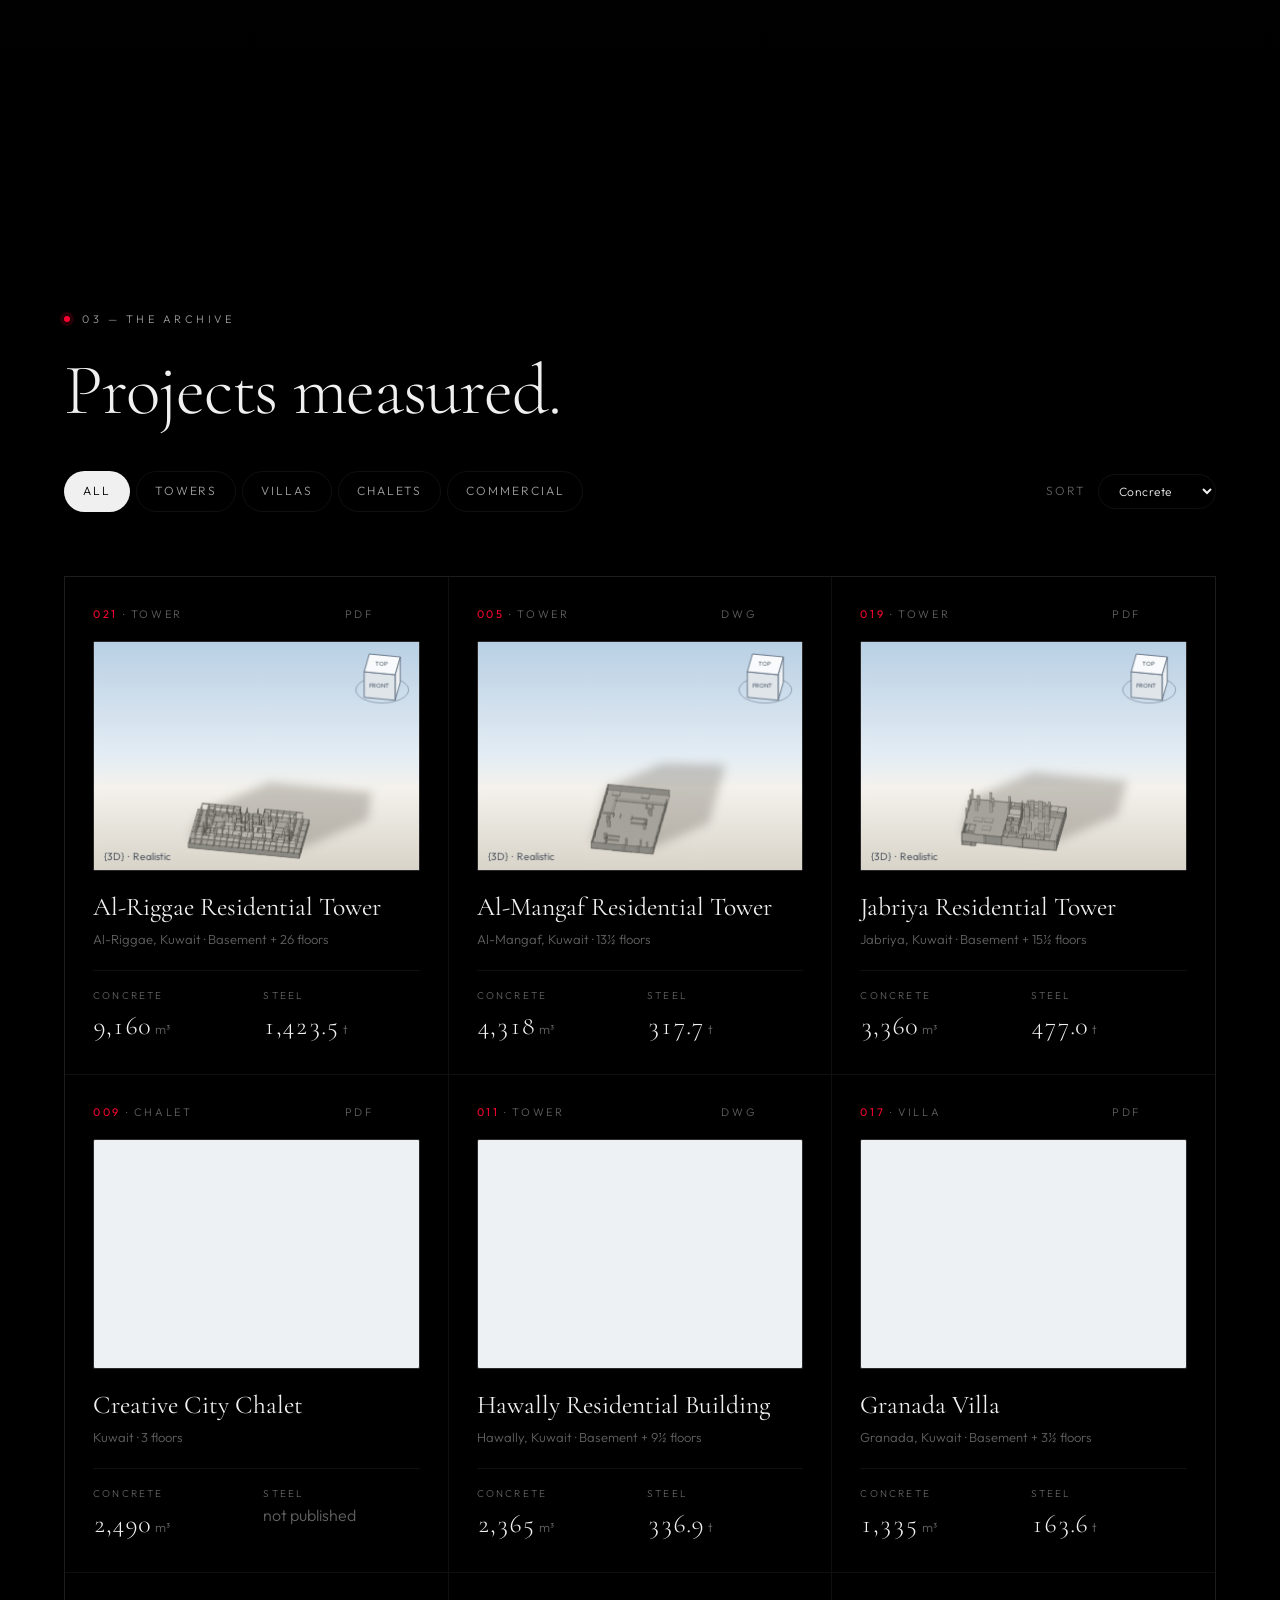
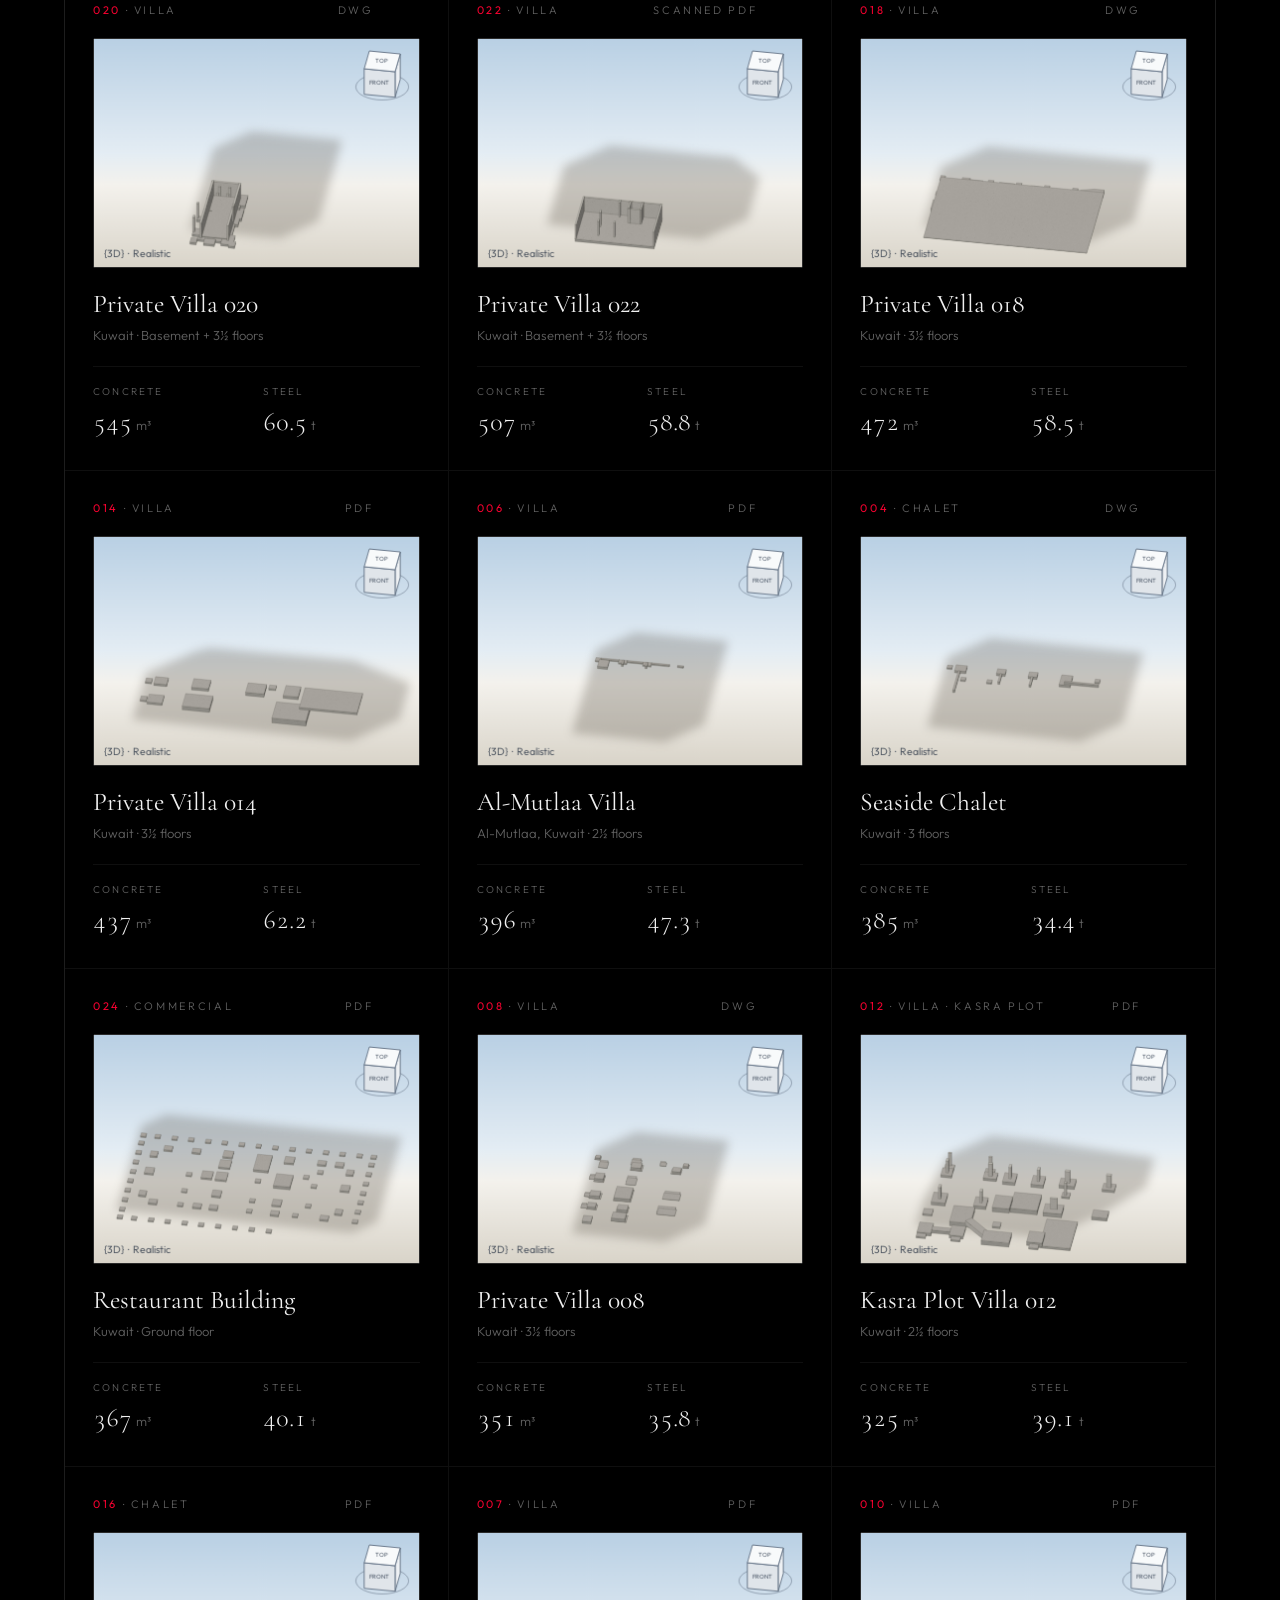
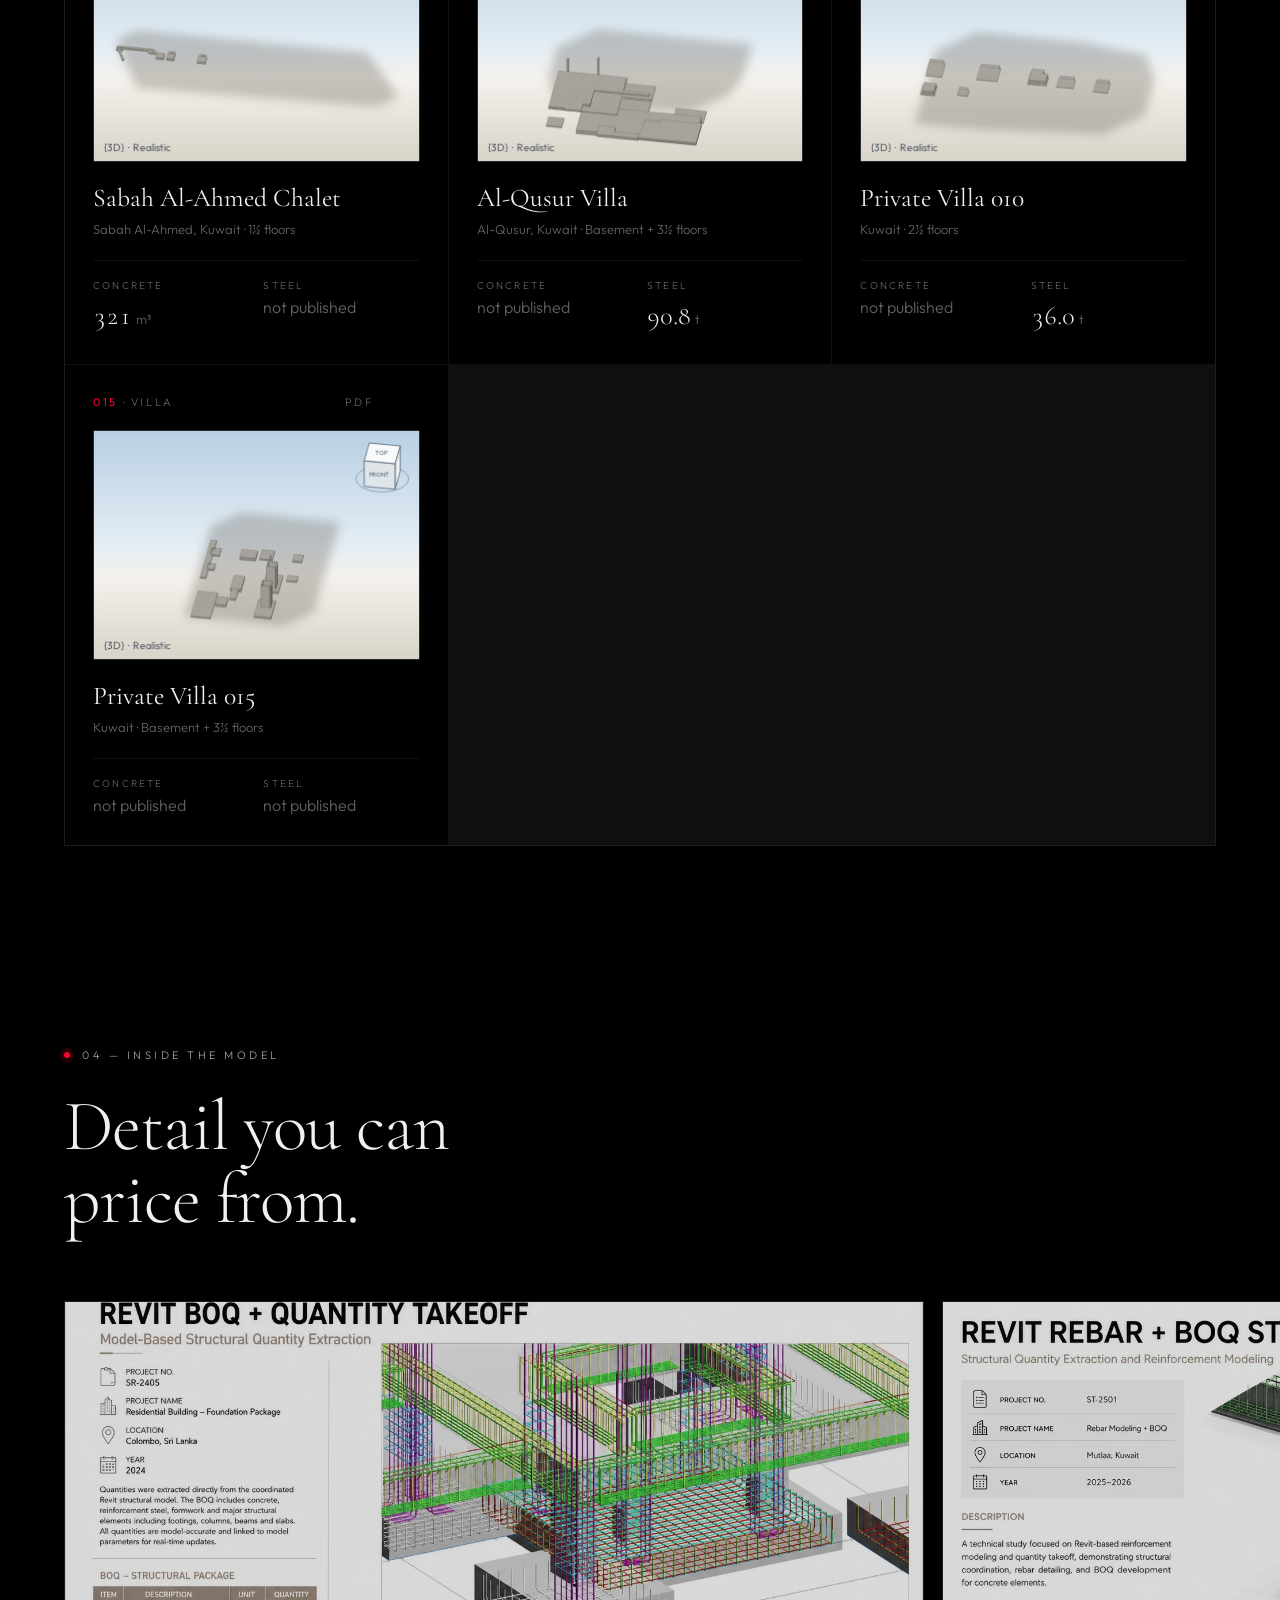
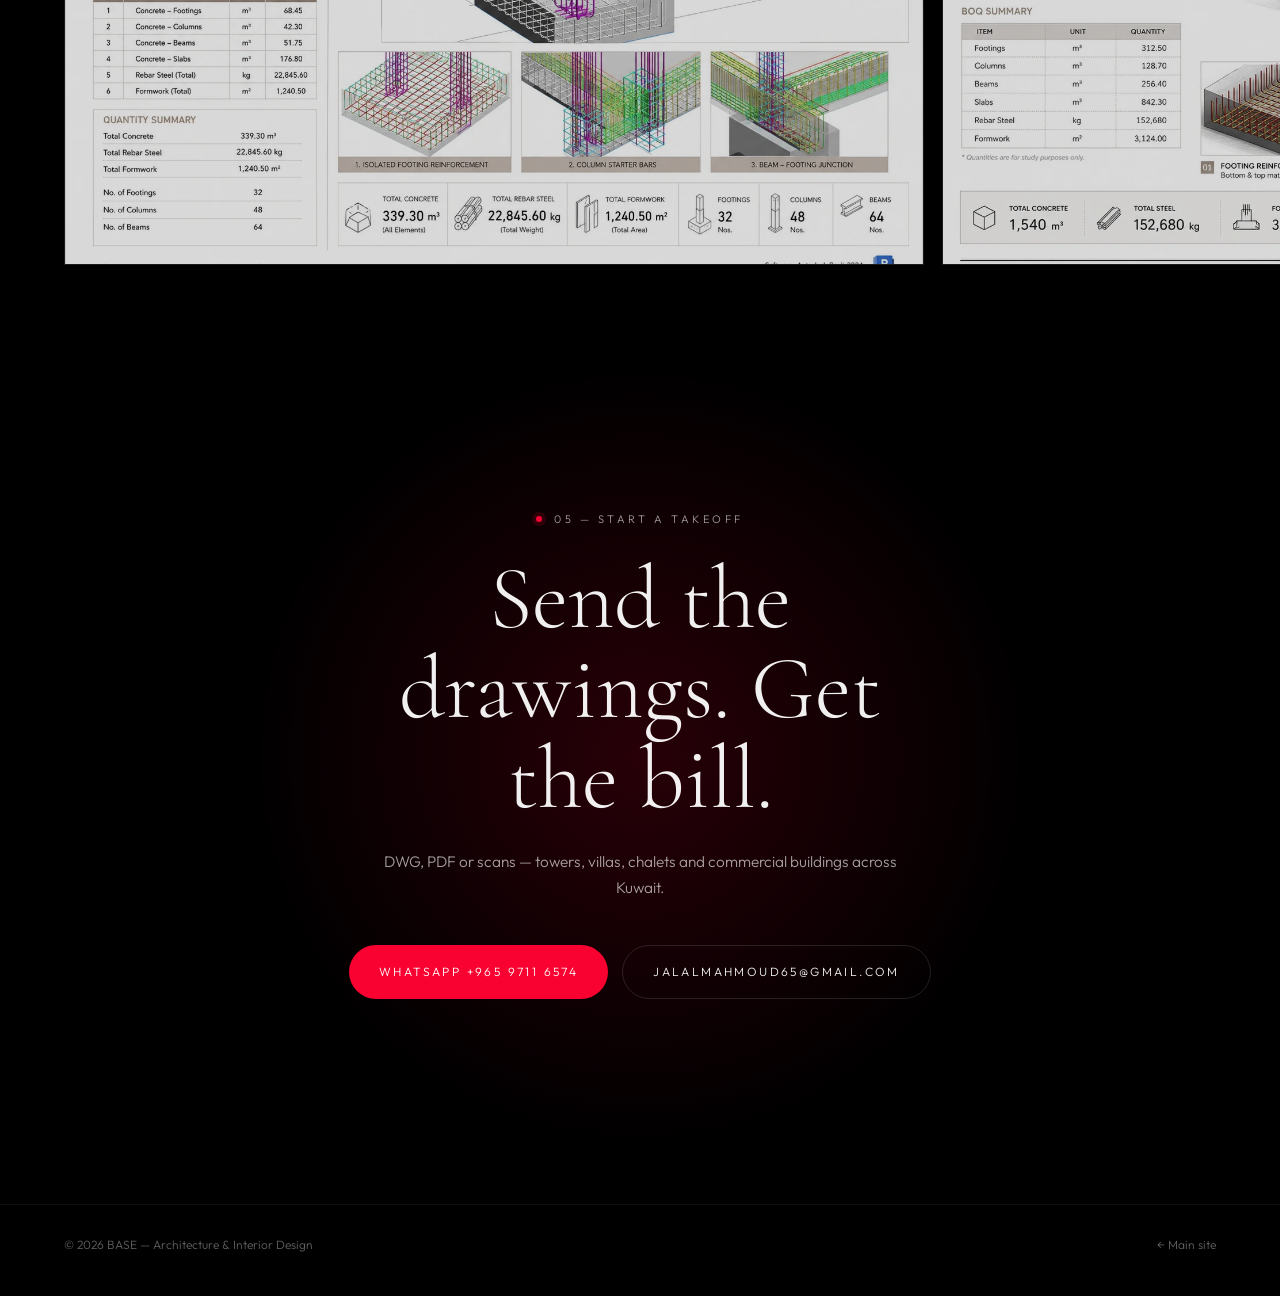
==== commit 93b03bb8: "BOQ page: read WhatsApp, phone and email from js/config.js The /boq/ contact buttons now take their " ====
--- a/boq/index.html
+++ b/boq/index.html
@@ -194,8 +194,8 @@
     <h2 class="contact-title" data-en="Send the drawings. Get the bill." data-ar="أرسل المخططات. استلم الجدول.">Send the drawings. Get the bill.</h2>
     <p class="hero-lede" data-en="DWG, PDF or scans — towers, villas, chalets and commercial buildings across Kuwait." data-ar="كاد أو PDF أو مسح ضوئي — أبراج وفلل وشاليهات ومبانٍ تجارية في أنحاء الكويت.">DWG, PDF or scans — towers, villas, chalets and commercial buildings across Kuwait.</p>
     <div class="hero-cta">
-      <a class="btn btn-red" id="waBtn" href="https://wa.me/96597116574" target="_blank" rel="noopener"><span data-en="WhatsApp +965 9711 6574" data-ar="واتساب ‎+965 9711 6574">WhatsApp +965 9711 6574</span></a>
-      <a class="btn btn-line" href="mailto:jalalmahmoud65@gmail.com"><span>jalalmahmoud65@gmail.com</span></a>
+      <a class="btn btn-red" id="waBtn" href="https://wa.me/96597116574" target="_blank" rel="noopener"><span id="waText" data-en="WhatsApp +965 9711 6574" data-ar="واتساب ‎+965 9711 6574">WhatsApp +965 9711 6574</span></a>
+      <a class="btn btn-line" id="mailBtn" href="mailto:jalalmahmoud65@gmail.com"><span id="mailText">jalalmahmoud65@gmail.com</span></a>
     </div>
   </div>
 </section>
@@ -228,6 +228,7 @@
   </article>
 </div>
 
+<script src="../js/config.js"></script>
 <script src="data.js"></script>
 <script src="boq.js"></script>
 </body>
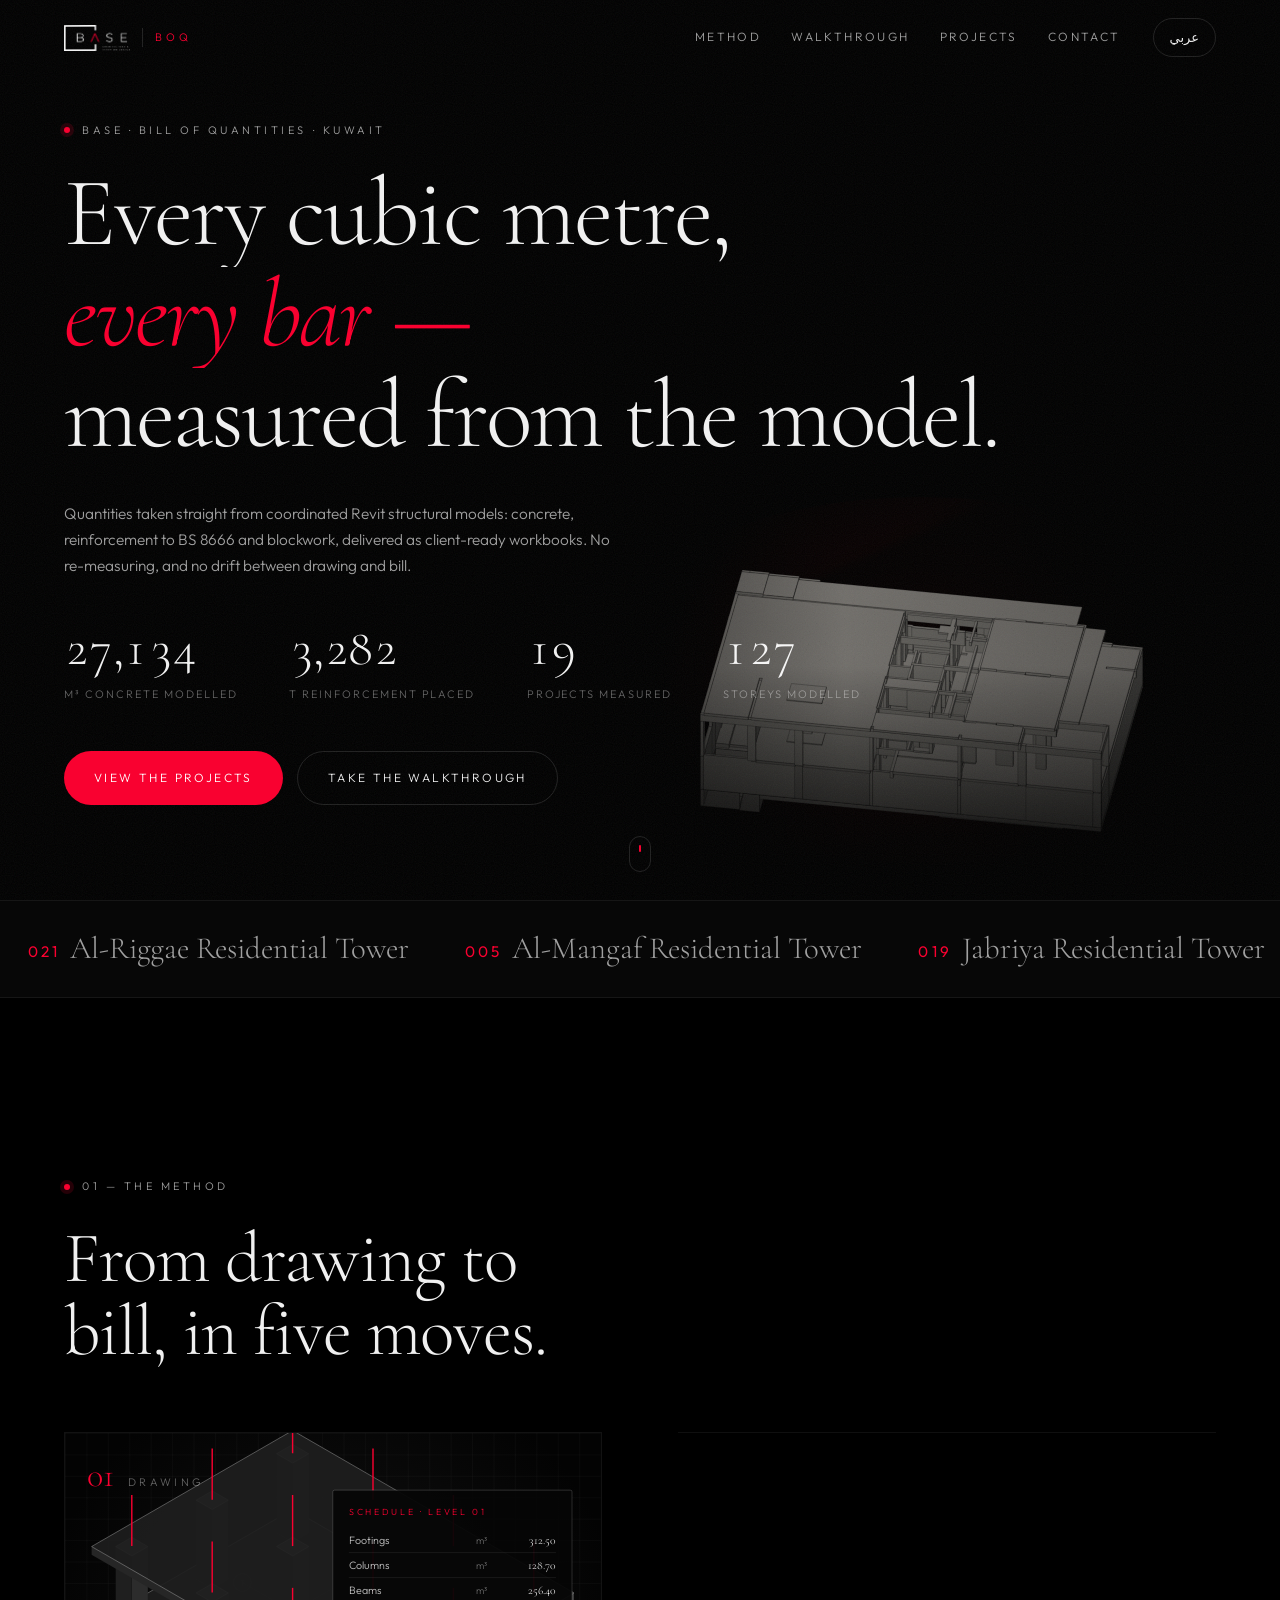
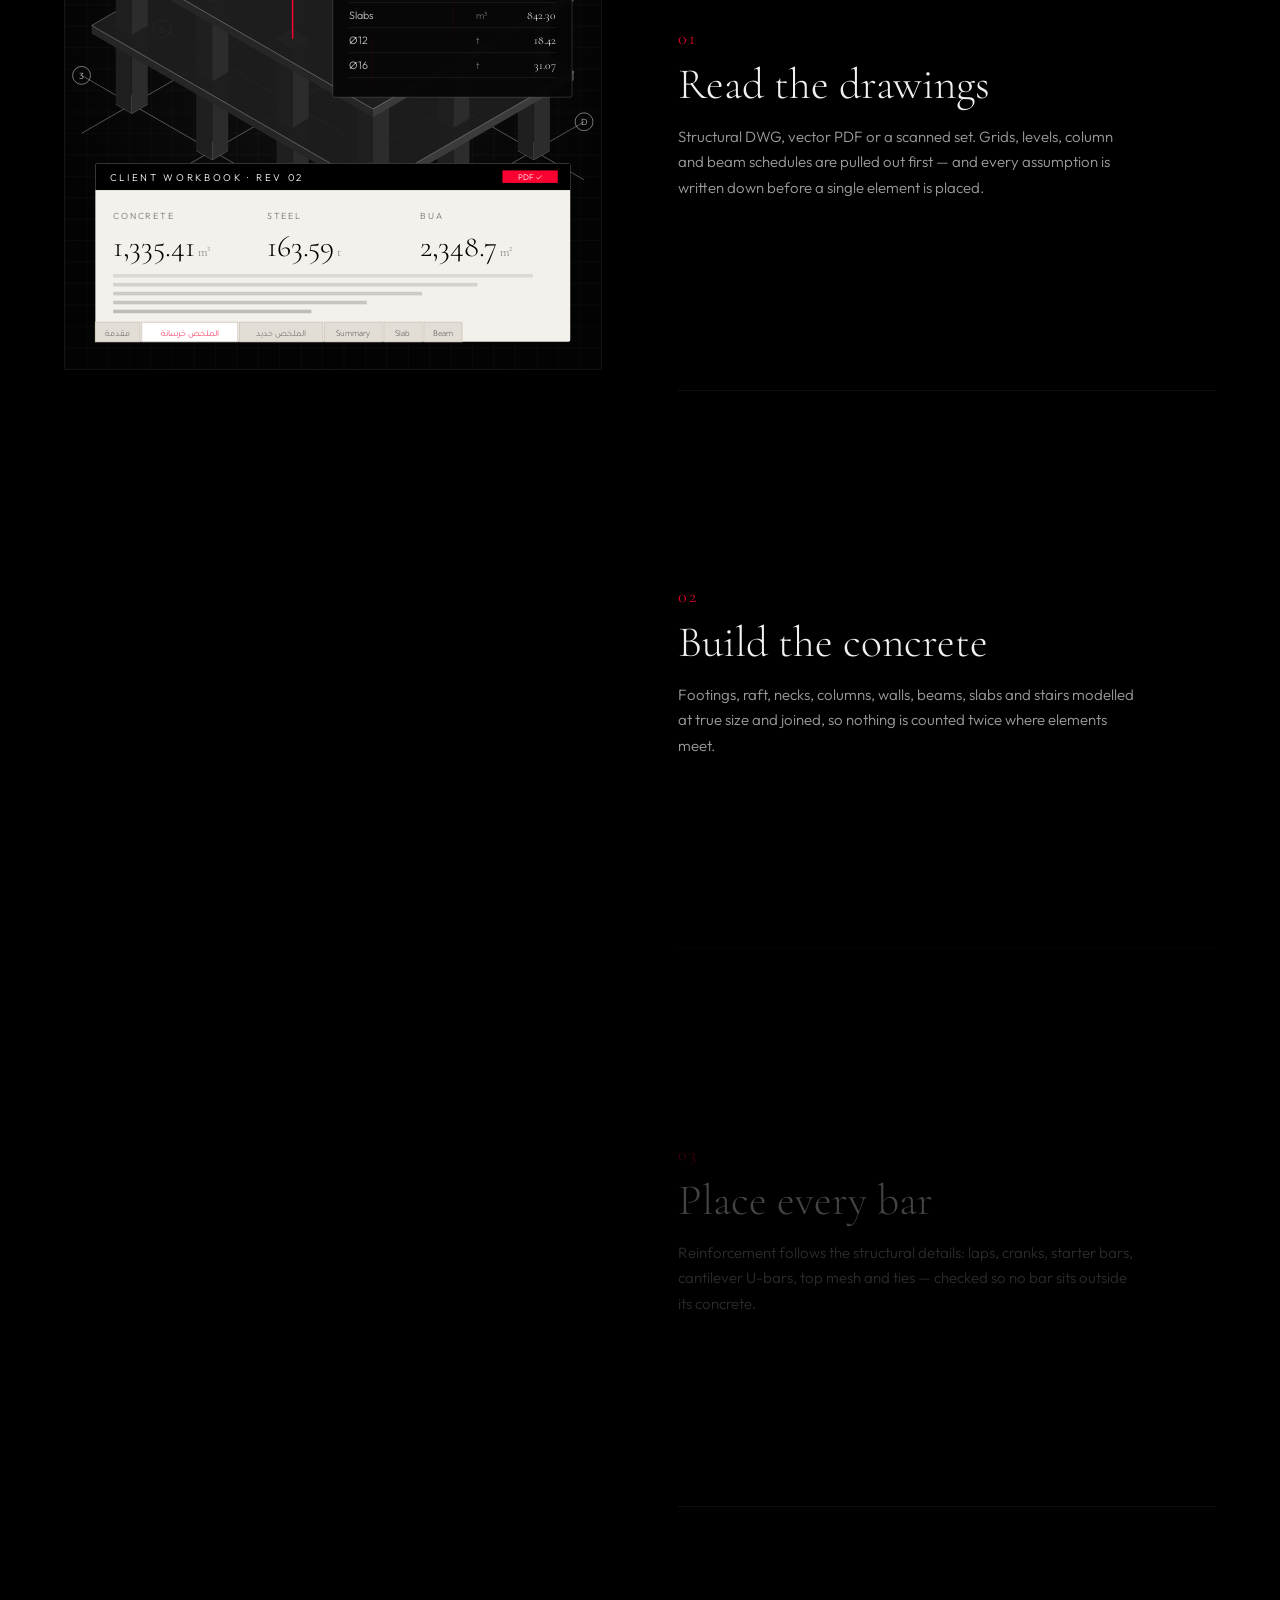
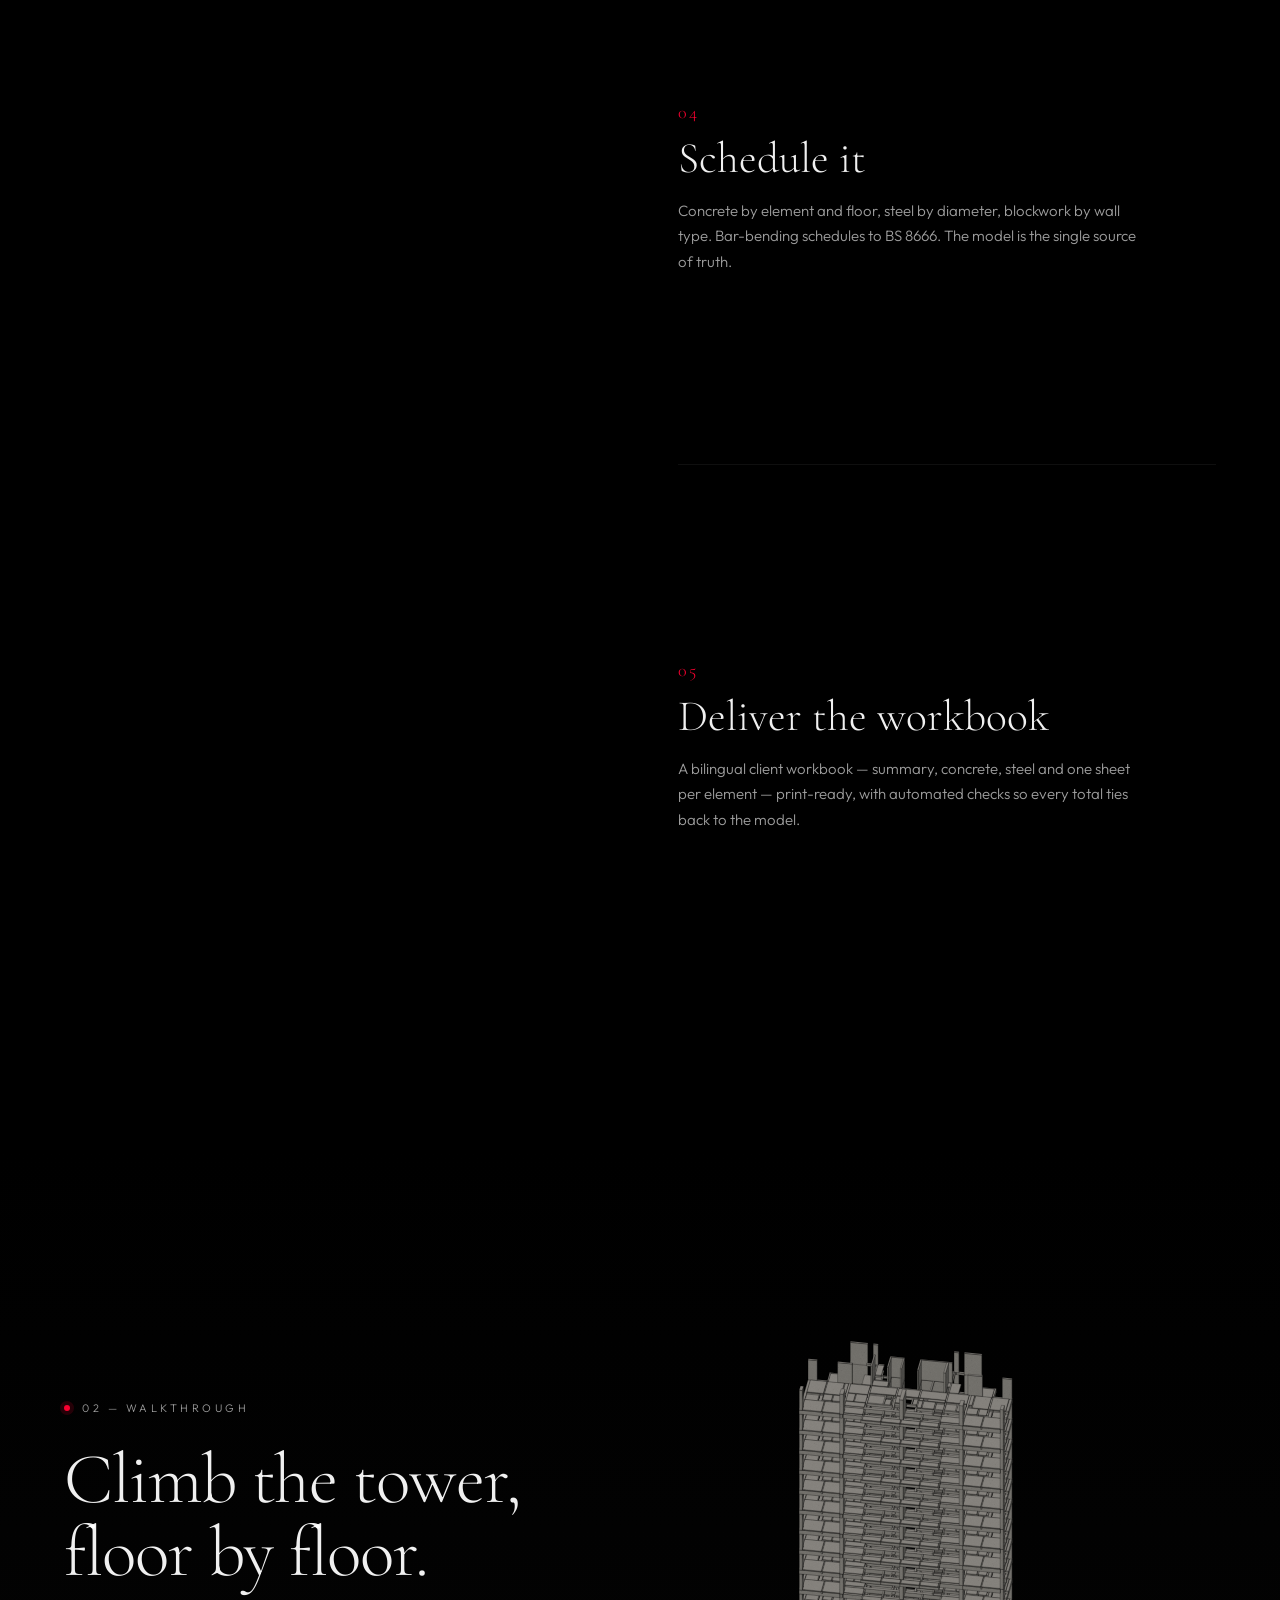
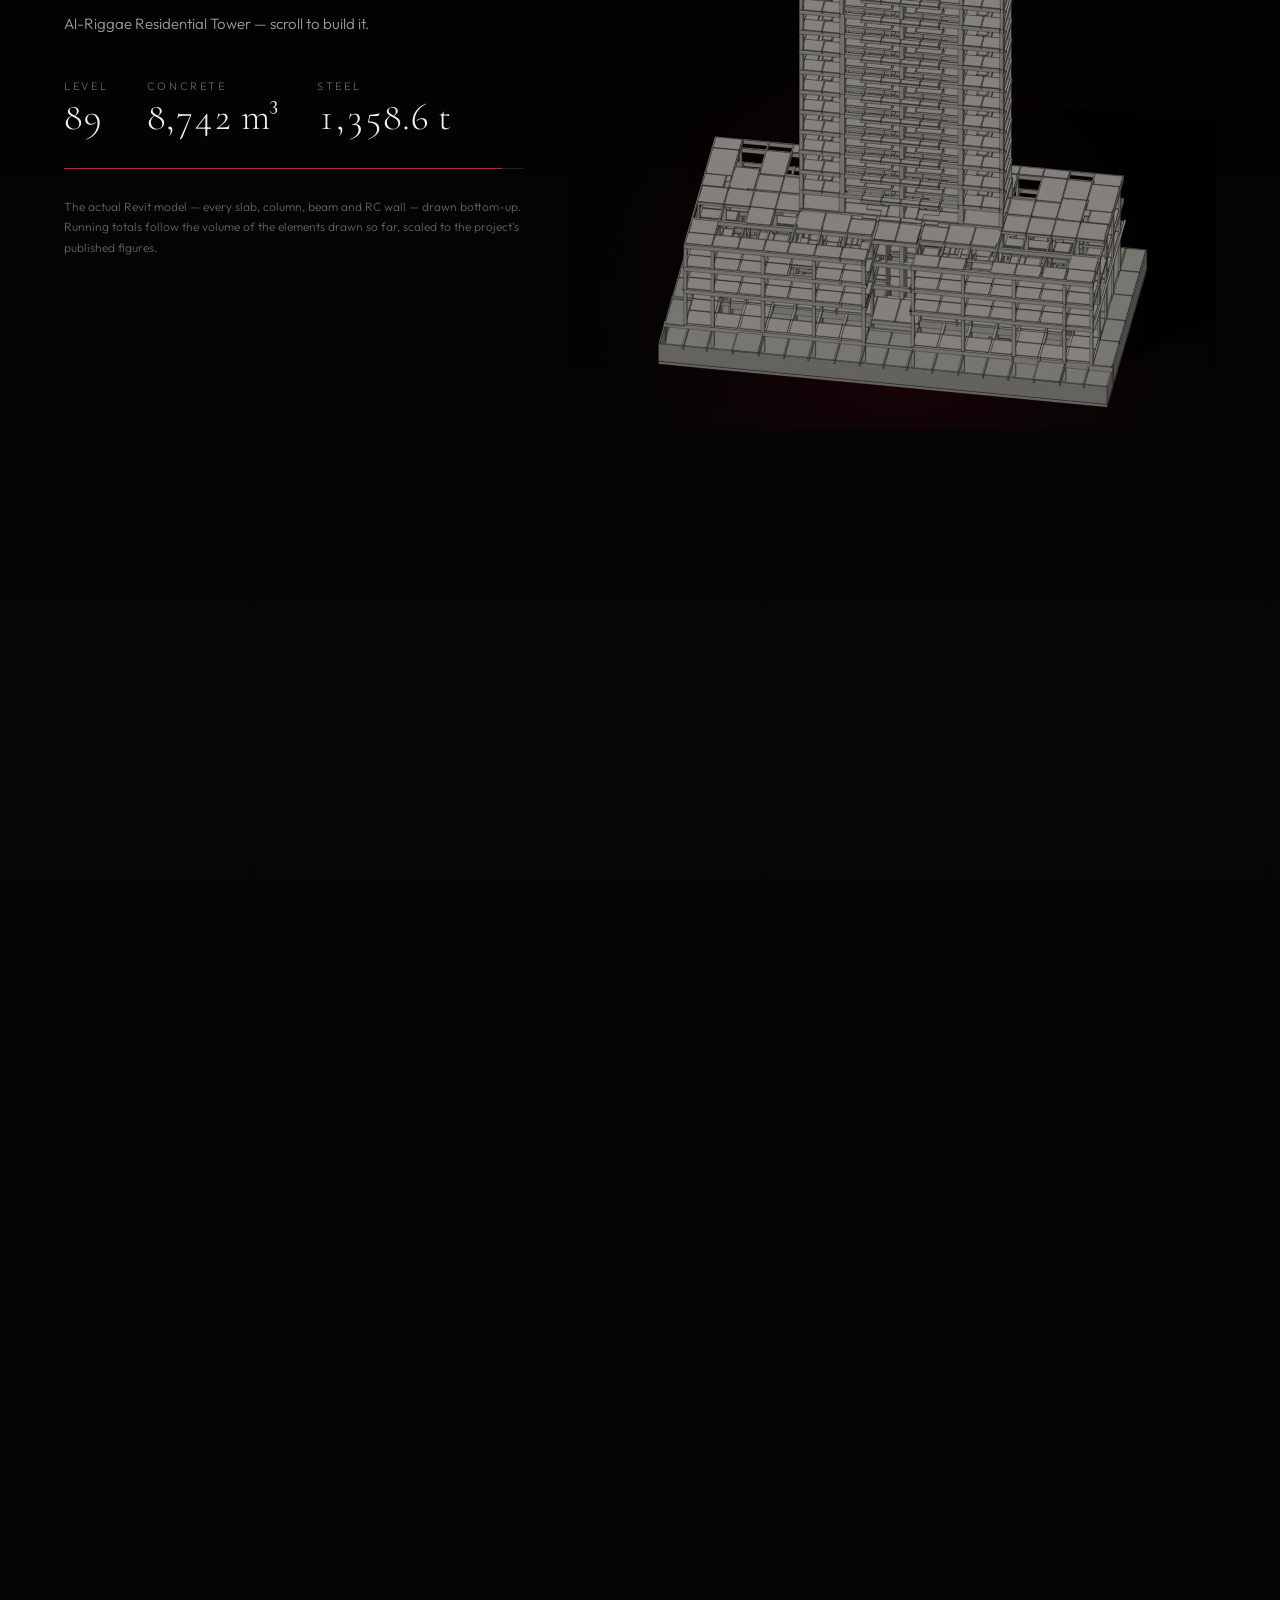
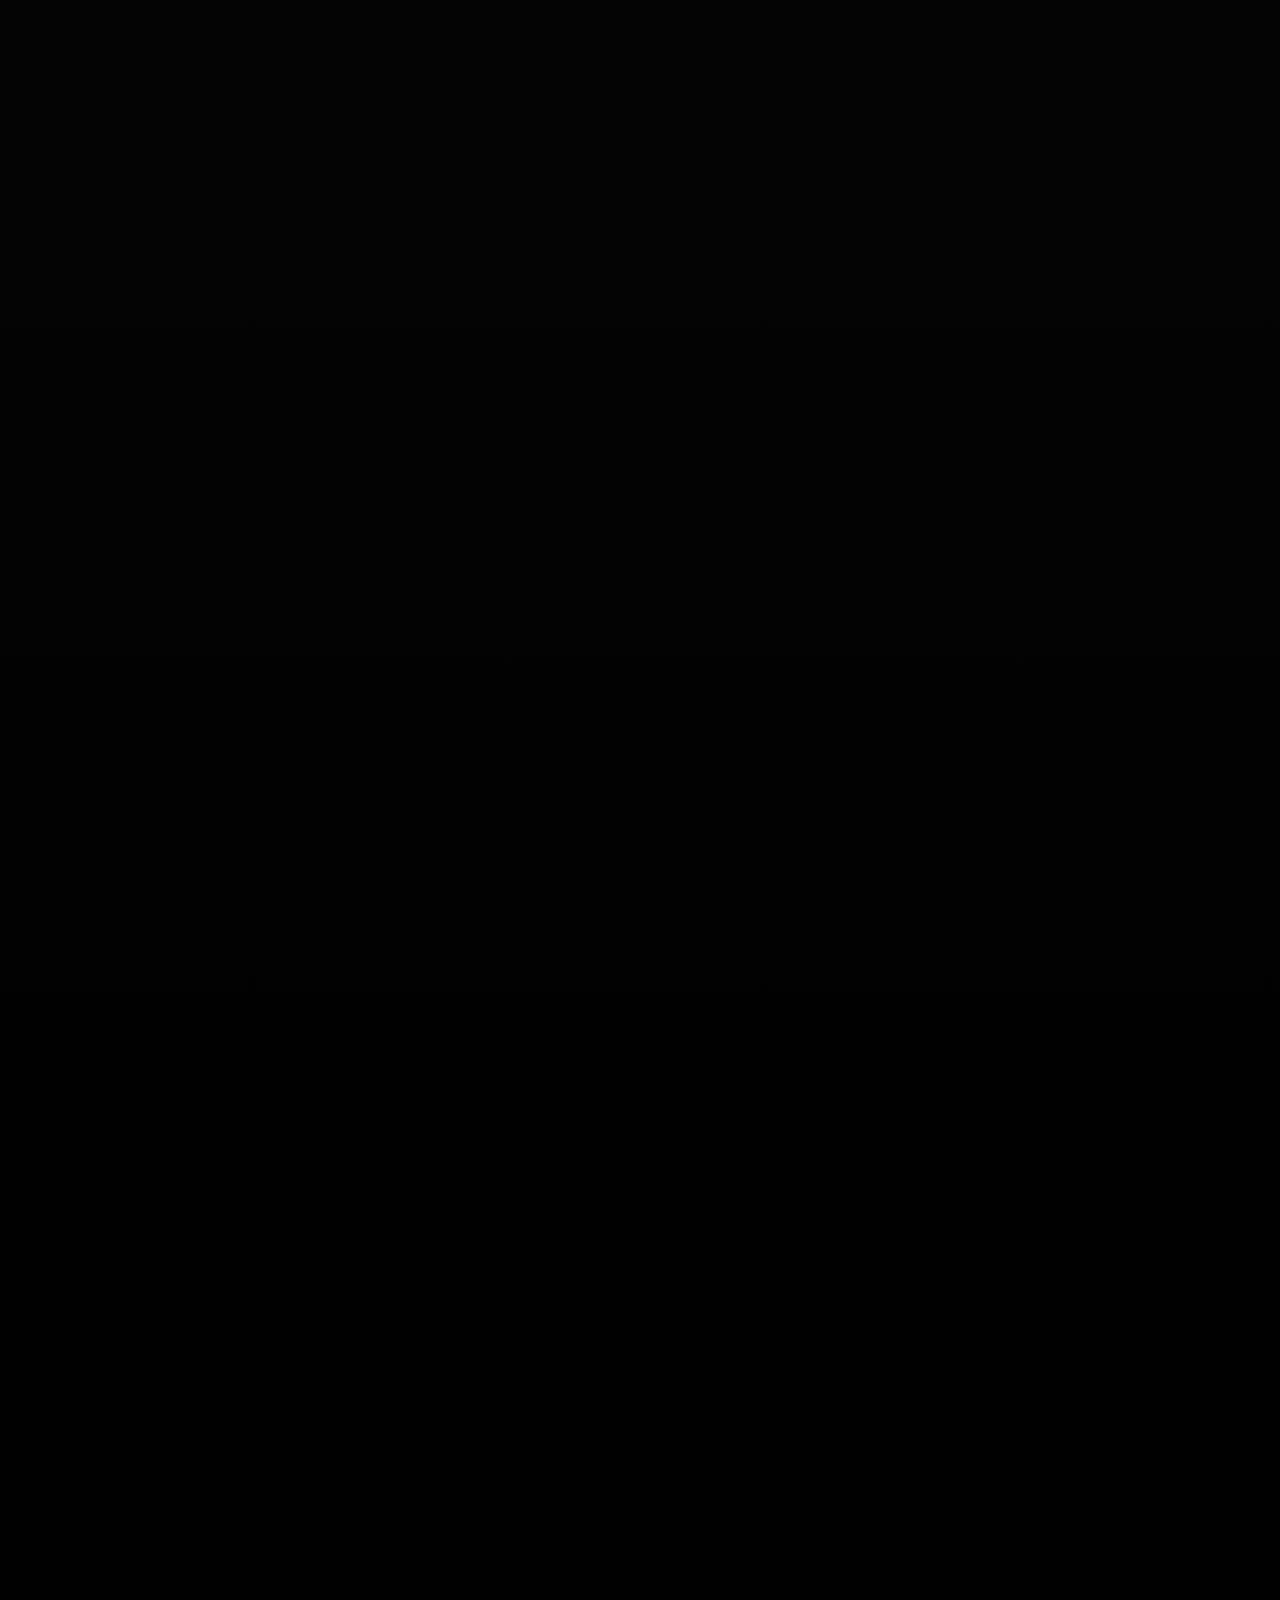
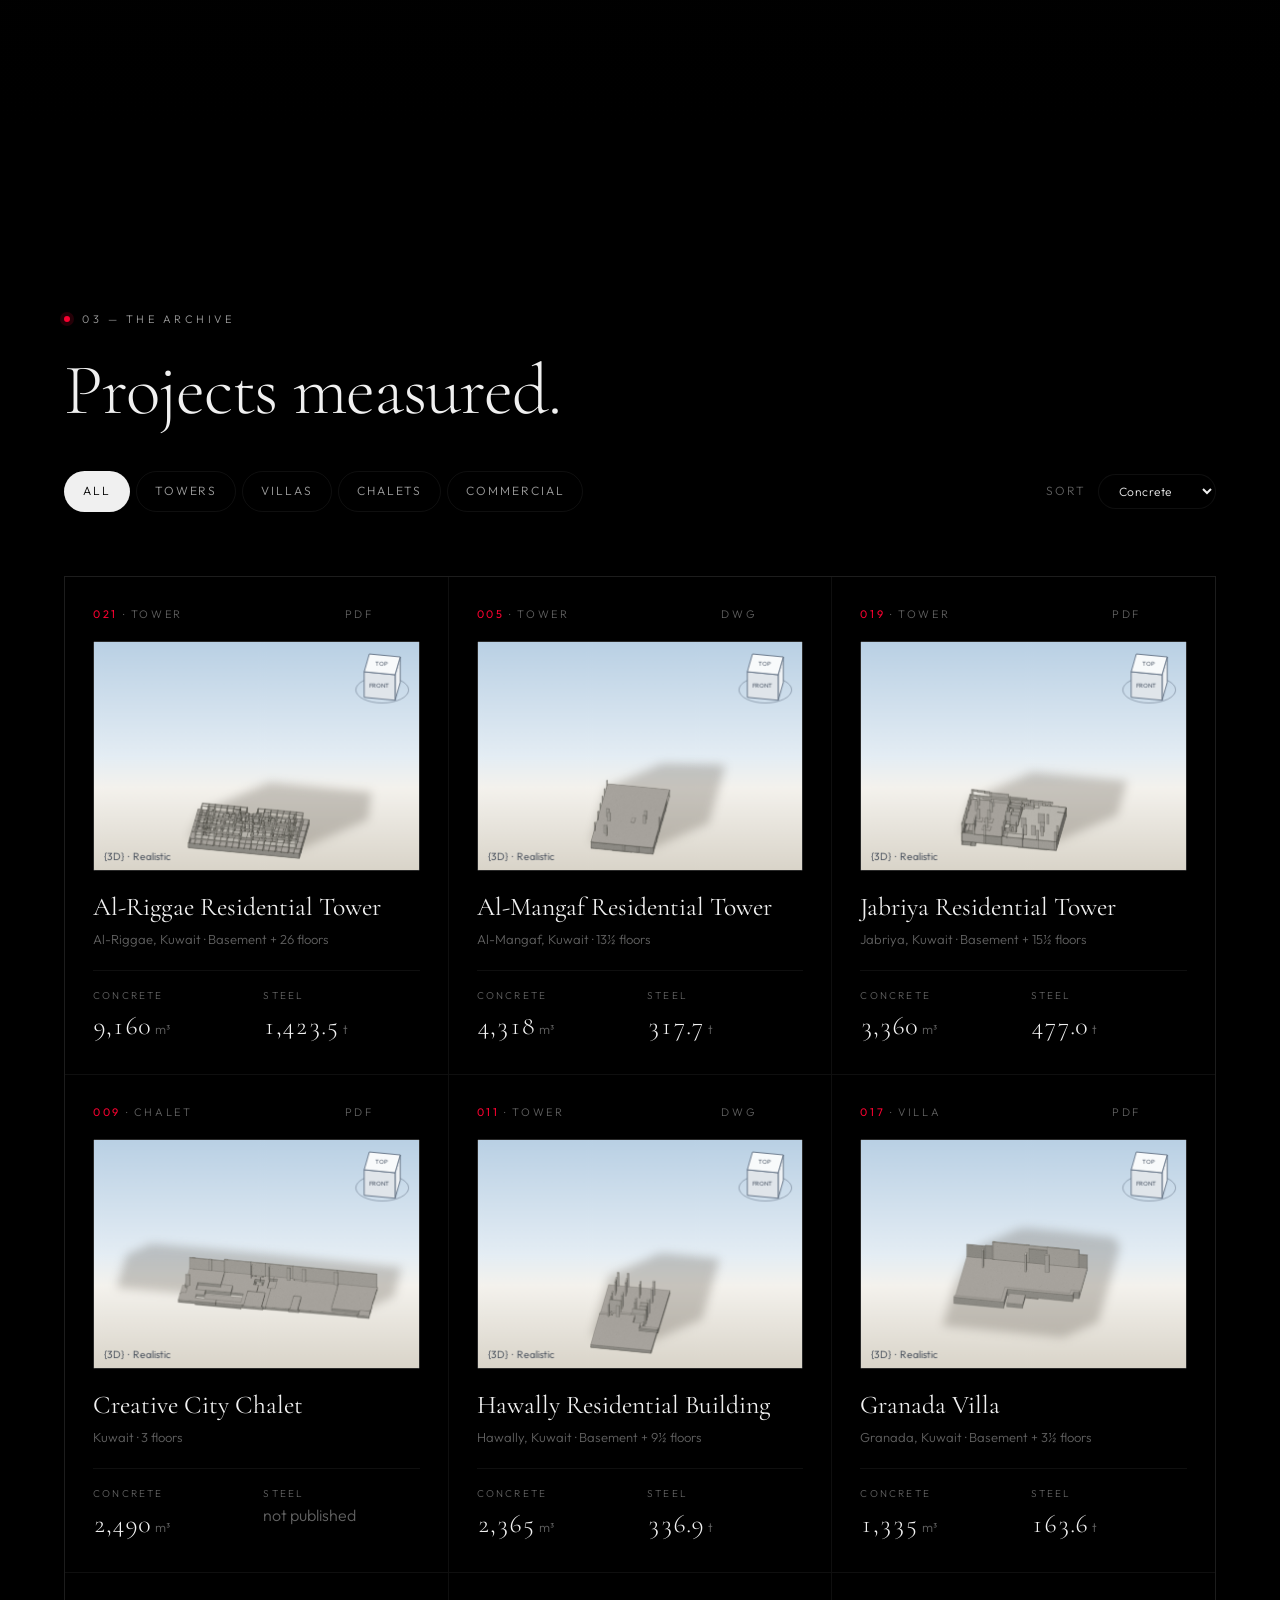
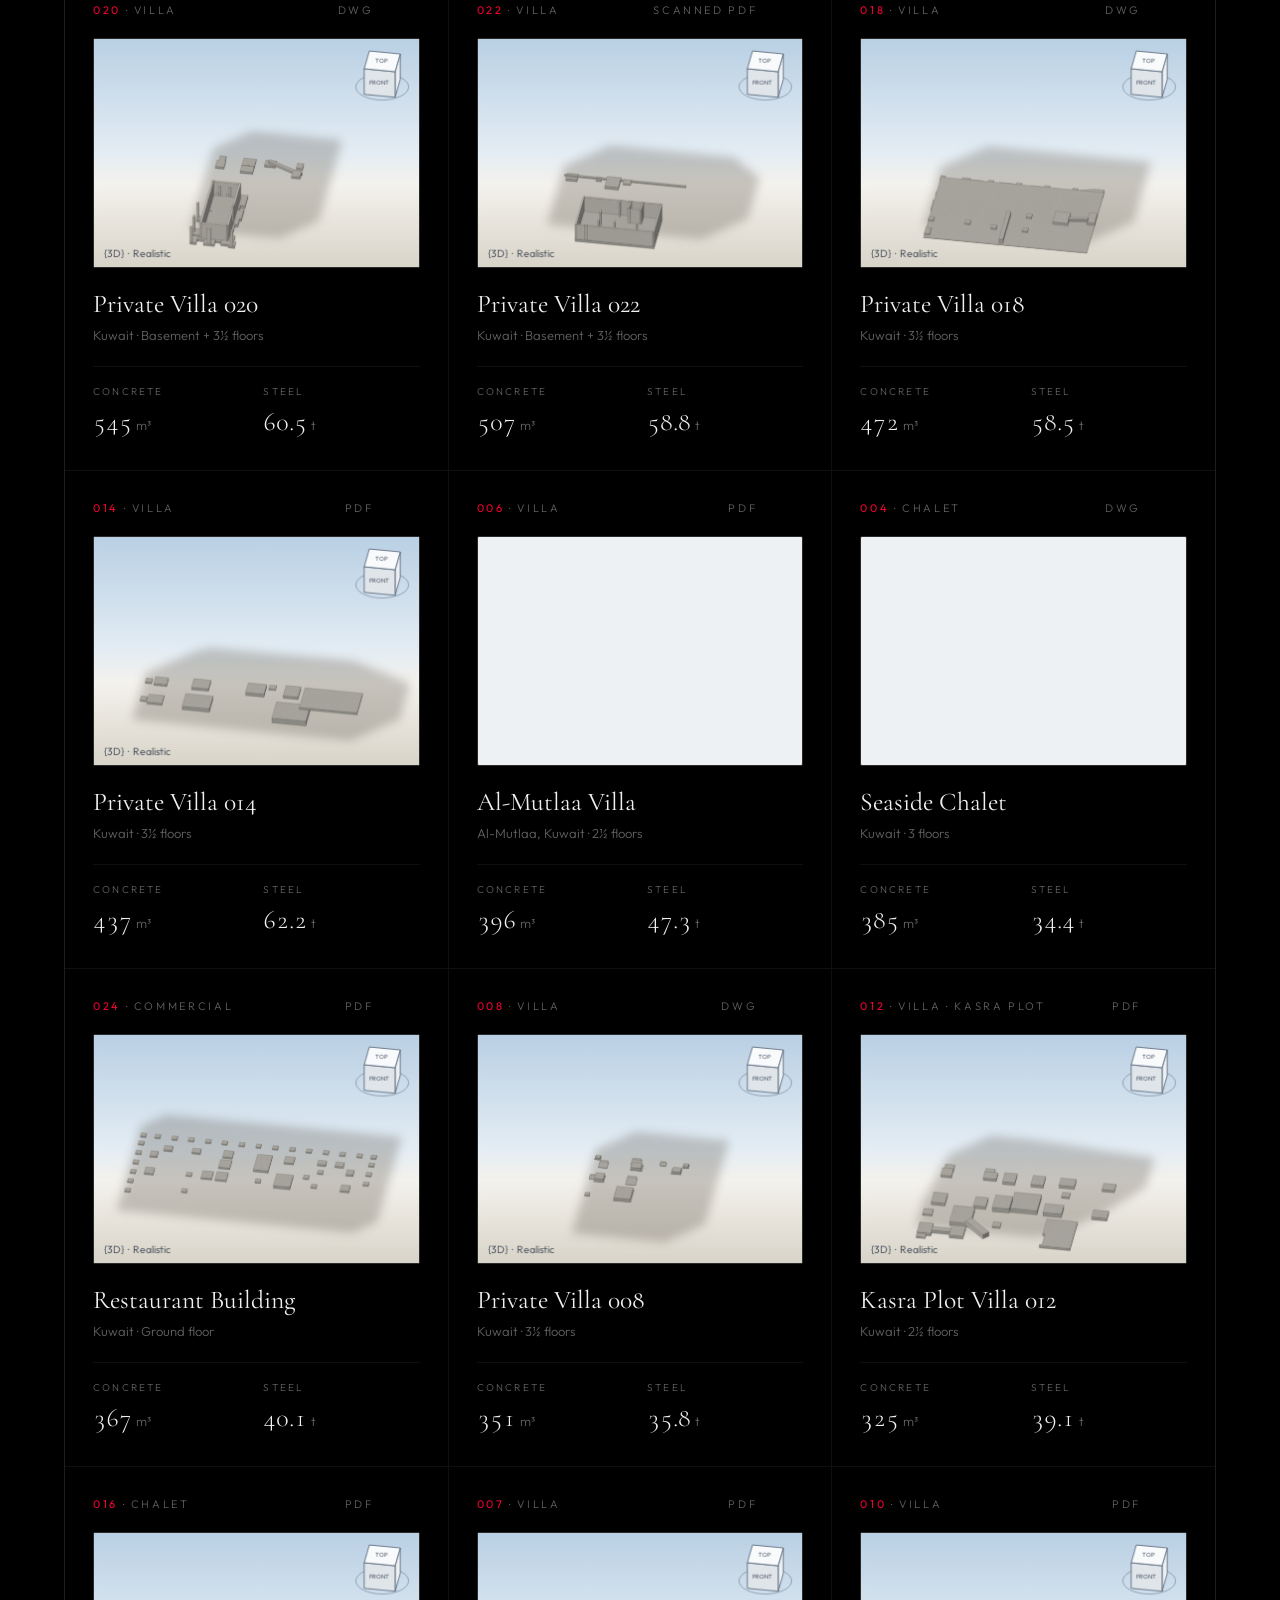
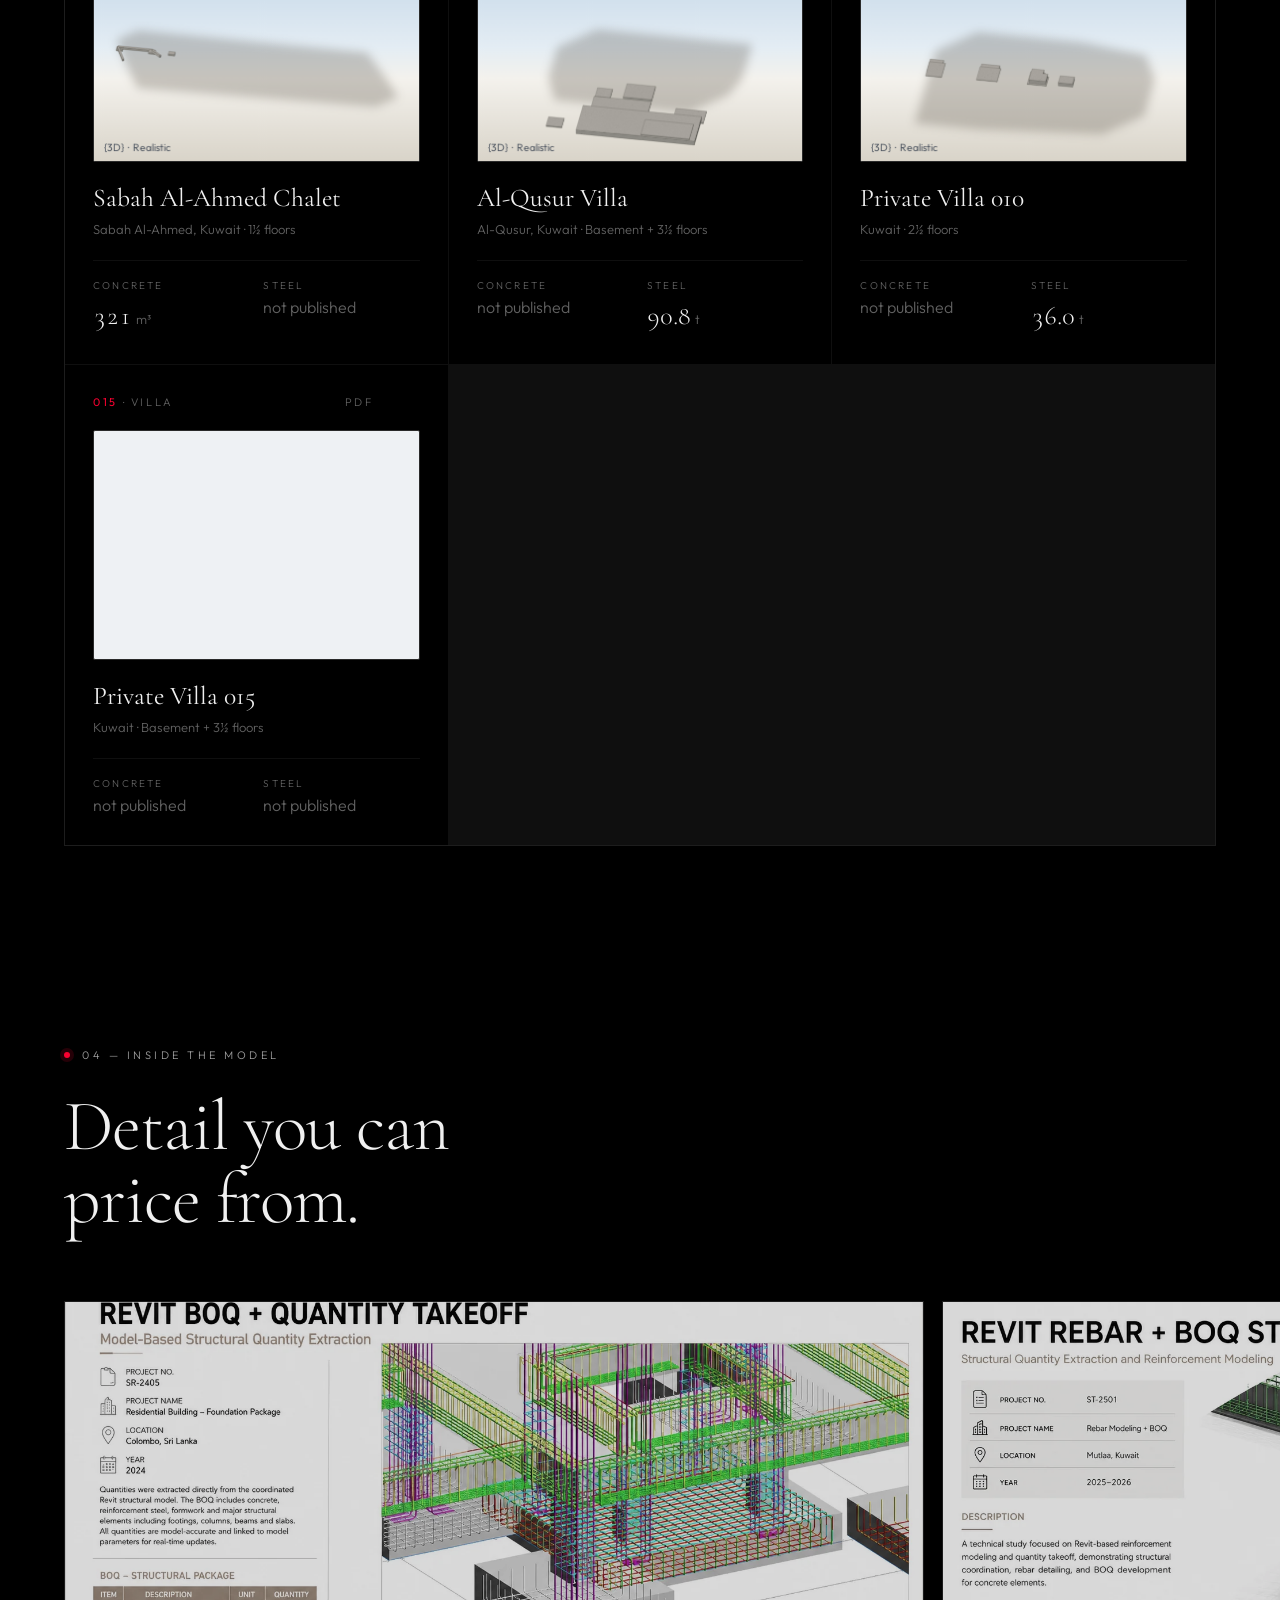
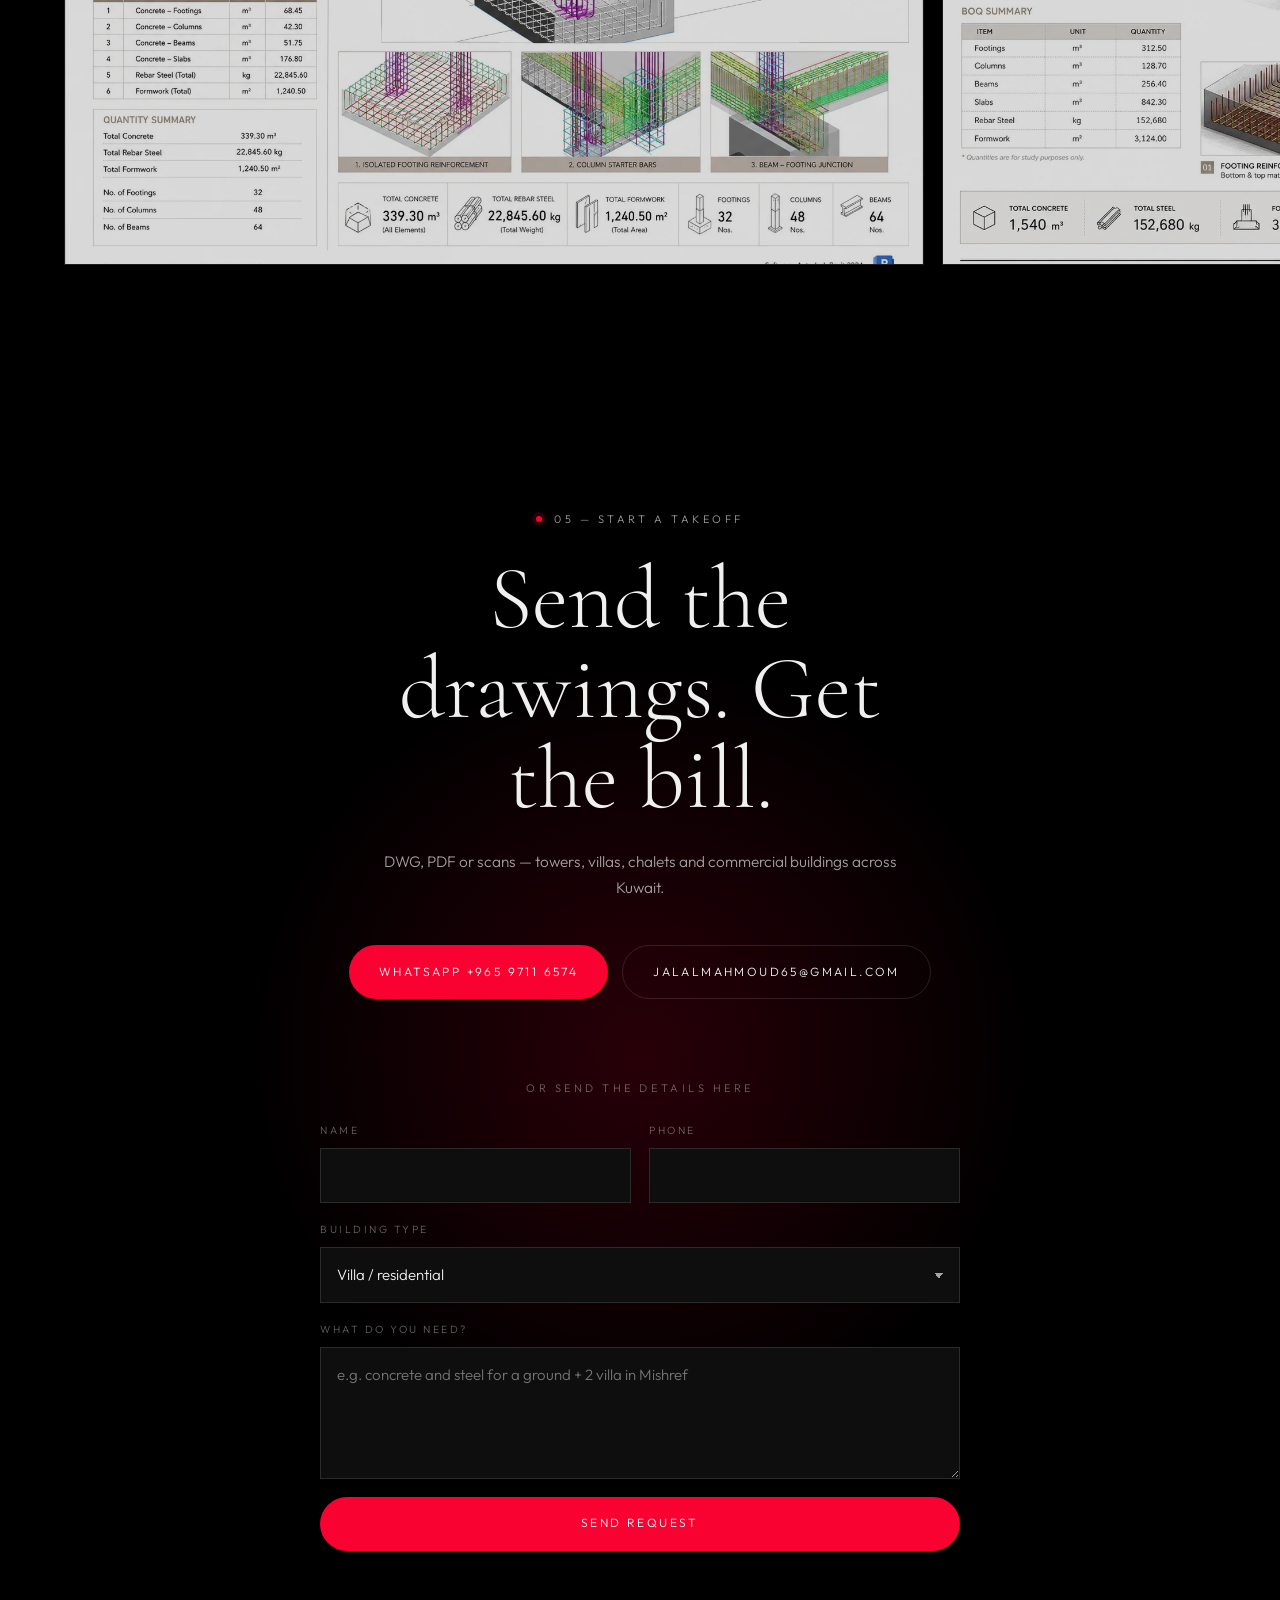
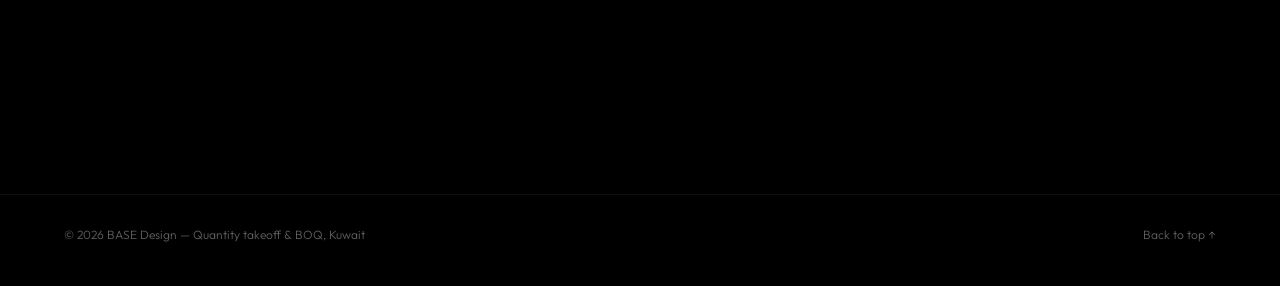
==== commit a3458269: "Make the BOQ page the homepage; remove the portfolio site - index.html is now the BOQ page (moved fr" ====
--- a/boq/index.html
+++ b/boq/index.html
@@ -1,235 +1,16 @@
 <!DOCTYPE html>
-<html lang="en" dir="ltr">
+<html lang="en">
 <head>
 <meta charset="utf-8">
 <meta name="viewport" content="width=device-width, initial-scale=1">
-<title>BASE BOQ — Model-Based Quantities | Kuwait</title>
-<meta name="description" content="BASE BOQ: concrete, reinforcement and blockwork quantities measured from coordinated Revit models — towers, villas, chalets and commercial work across Kuwait.">
-<meta name="theme-color" content="#000000">
-<meta property="og:type" content="website">
-<meta property="og:title" content="BASE BOQ — Model-Based Quantities">
-<meta property="og:description" content="Every cubic metre and every bar, measured from the model. Towers, villas and chalets across Kuwait.">
-<meta property="og:url" content="https://jellox9991.github.io/base-design/boq/">
-<meta property="og:image" content="https://jellox9991.github.io/base-design/assets/img/brand/og-cover.jpg">
-<link rel="canonical" href="https://jellox9991.github.io/base-design/boq/">
-<link rel="icon" href="../assets/img/brand/favicon.svg" type="image/svg+xml">
-<link rel="preconnect" href="https://fonts.googleapis.com">
-<link rel="preconnect" href="https://fonts.gstatic.com" crossorigin>
-<link href="https://fonts.googleapis.com/css2?family=Cormorant+Garamond:ital,wght@0,300;0,400;0,500;1,300;1,400&family=Outfit:wght@200;300;400;500&family=Tajawal:wght@300;400;500;700&display=swap" rel="stylesheet">
-<link rel="stylesheet" href="boq.css">
+<title>BASE BOQ</title>
+<meta name="robots" content="noindex">
+<link rel="canonical" href="https://jellox9991.github.io/base-design/">
+<meta http-equiv="refresh" content="0; url=../">
+<script>location.replace("../" + location.search + location.hash);</script>
+<style>body{margin:0;background:#000;color:#fff;font:16px system-ui,sans-serif;display:grid;place-content:center;min-height:100vh}a{color:#f90130}</style>
 </head>
 <body>
-
-<div class="loader" id="loader" aria-hidden="true">
-  <div class="loader-mark"><img src="../assets/img/brand/logo-mark.png" alt=""></div>
-  <div class="loader-bar"><span></span></div>
-  <div class="loader-txt" data-en="Measuring the model" data-ar="جارٍ قياس النموذج">Measuring the model</div>
-</div>
-
-<div class="cursor" id="cursor" aria-hidden="true"></div>
-<div class="progress" id="progress" aria-hidden="true"></div>
-
-<header class="nav" id="nav">
-  <a class="nav-brand" href="../">
-    <img src="../assets/img/brand/logo.png" alt="BASE">
-    <span class="nav-sub">BOQ</span>
-  </a>
-  <nav class="nav-links" aria-label="Sections">
-    <a href="#method" data-en="Method" data-ar="المنهج">Method</a>
-    <a href="#ascent" data-en="Walkthrough" data-ar="الجولة">Walkthrough</a>
-    <a href="#projects" data-en="Projects" data-ar="المشاريع">Projects</a>
-    <a href="#contact" data-en="Contact" data-ar="تواصل">Contact</a>
-  </nav>
-  <button class="lang" id="langBtn" type="button" aria-label="Switch language">عربي</button>
-</header>
-
-<!-- ============ HERO ============ -->
-<section class="hero" id="top">
-  <canvas class="hero-canvas" id="heroCanvas" aria-hidden="true"></canvas>
-  <div class="hero-grain" aria-hidden="true"></div>
-  <div class="hero-inner">
-    <p class="eyebrow"><span class="dot"></span><span data-en="BASE · Bill of Quantities · Kuwait" data-ar="BASE · جداول الكميات · الكويت">BASE · Bill of Quantities · Kuwait</span></p>
-    <h1 class="hero-title">
-      <span class="line"><span data-en="Every cubic metre," data-ar="كل متر مكعب،">Every cubic metre,</span></span>
-      <span class="line"><em data-en="every bar —" data-ar="كل سيخ —">every bar —</em></span>
-      <span class="line"><span data-en="measured from the model." data-ar="مقاس من النموذج.">measured from the model.</span></span>
-    </h1>
-    <p class="hero-lede" data-en="Quantities taken straight from coordinated Revit structural models: concrete, reinforcement to BS 8666 and blockwork, delivered as client-ready workbooks. No re-measuring, and no drift between drawing and bill." data-ar="كميات مأخوذة مباشرة من نماذج ريفيت الإنشائية المنسّقة: الخرسانة، والحديد حسب BS 8666، والطابوق — تُسلَّم في ملفات جاهزة للعميل. بلا إعادة قياس، وبلا فرق بين المخطط والجدول.">Quantities taken straight from coordinated Revit structural models: concrete, reinforcement to BS 8666 and blockwork, delivered as client-ready workbooks. No re-measuring, and no drift between drawing and bill.</p>
-    <div class="hero-stats">
-      <div class="stat"><b class="count" data-key="concrete">0</b><span>m³ <i data-en="concrete modelled" data-ar="خرسانة منمذجة">concrete modelled</i></span></div>
-      <div class="stat"><b class="count" data-key="steel">0</b><span>t <i data-en="reinforcement placed" data-ar="حديد تسليح">reinforcement placed</i></span></div>
-      <div class="stat"><b class="count" data-key="projects">0</b><span><i data-en="projects measured" data-ar="مشروعاً مُقاساً">projects measured</i></span></div>
-      <div class="stat"><b class="count" data-key="levels">0</b><span><i data-en="storeys modelled" data-ar="دوراً منمذجاً">storeys modelled</i></span></div>
-    </div>
-    <div class="hero-cta">
-      <a class="btn btn-red" href="#projects"><span data-en="View the projects" data-ar="استعرض المشاريع">View the projects</span></a>
-      <a class="btn btn-line" href="#ascent"><span data-en="Take the walkthrough" data-ar="ابدأ الجولة">Take the walkthrough</span></a>
-    </div>
-  </div>
-  <a class="scroll-cue" href="#method" aria-label="Scroll"><span></span></a>
-</section>
-
-<div class="marquee" aria-hidden="true"><div class="marquee-track" id="marquee"></div></div>
-
-<!-- ============ METHOD WALKTHROUGH ============ -->
-<section class="method" id="method">
-  <div class="sec-head wrap">
-    <p class="eyebrow"><span class="dot"></span><span data-en="01 — The method" data-ar="٠١ — المنهج">01 — The method</span></p>
-    <h2 class="sec-title" data-en="From drawing to bill, in five moves." data-ar="من المخطط إلى الجدول، في خمس خطوات.">From drawing to bill, in five moves.</h2>
-  </div>
-
-  <div class="method-body wrap">
-    <div class="method-stage" aria-hidden="true">
-      <svg id="stage" viewBox="0 0 600 600">
-        <defs>
-          <pattern id="stageGrid" width="24" height="24" patternUnits="userSpaceOnUse">
-            <path d="M24 0H0V24" fill="none" stroke="rgba(255,255,255,.05)" stroke-width="1"/>
-          </pattern>
-          <linearGradient id="gTop" x1="0" y1="0" x2="1" y2="1"><stop offset="0" stop-color="#2a2a2a"/><stop offset="1" stop-color="#1a1a1a"/></linearGradient>
-        </defs>
-        <rect width="600" height="600" fill="url(#stageGrid)"/>
-        <g id="stageLayers"></g>
-      </svg>
-      <div class="stage-label"><span id="stageNo">01</span><span id="stageName">Drawing</span></div>
-    </div>
-
-    <ol class="method-steps">
-      <li class="step" data-step="0">
-        <span class="step-no">01</span>
-        <h3 data-en="Read the drawings" data-ar="قراءة المخططات">Read the drawings</h3>
-        <p data-en="Structural DWG, vector PDF or a scanned set. Grids, levels, column and beam schedules are pulled out first — and every assumption is written down before a single element is placed." data-ar="ملف كاد، أو PDF، أو مخططات ممسوحة. تُستخرج المحاور والمناسيب وجداول الأعمدة والكمرات أولاً — وتُكتب كل فرضية قبل وضع أي عنصر.">Structural DWG, vector PDF or a scanned set. Grids, levels, column and beam schedules are pulled out first — and every assumption is written down before a single element is placed.</p>
-      </li>
-      <li class="step" data-step="1">
-        <span class="step-no">02</span>
-        <h3 data-en="Build the concrete" data-ar="بناء الخرسانة">Build the concrete</h3>
-        <p data-en="Footings, raft, necks, columns, walls, beams, slabs and stairs modelled at true size and joined, so nothing is counted twice where elements meet." data-ar="القواعد واللبشة والرقاب والأعمدة والجدران والكمرات والبلاطات والأدراج بأبعادها الحقيقية ومربوطة ببعضها، فلا يُحسب شيء مرتين عند التقاء العناصر.">Footings, raft, necks, columns, walls, beams, slabs and stairs modelled at true size and joined, so nothing is counted twice where elements meet.</p>
-      </li>
-      <li class="step" data-step="2">
-        <span class="step-no">03</span>
-        <h3 data-en="Place every bar" data-ar="وضع كل سيخ">Place every bar</h3>
-        <p data-en="Reinforcement follows the structural details: laps, cranks, starter bars, cantilever U-bars, top mesh and ties — checked so no bar sits outside its concrete." data-ar="التسليح يتبع التفاصيل الإنشائية: الوصلات والتكسيح وأشاير الأعمدة وحديد الكوابيل والشبكة العلوية والكانات — مع فحص ألا يخرج أي سيخ من خرسانته.">Reinforcement follows the structural details: laps, cranks, starter bars, cantilever U-bars, top mesh and ties — checked so no bar sits outside its concrete.</p>
-      </li>
-      <li class="step" data-step="3">
-        <span class="step-no">04</span>
-        <h3 data-en="Schedule it" data-ar="جدولة الكميات">Schedule it</h3>
-        <p data-en="Concrete by element and floor, steel by diameter, blockwork by wall type. Bar-bending schedules to BS 8666. The model is the single source of truth." data-ar="الخرسانة حسب العنصر والدور، والحديد حسب القطر، والطابوق حسب نوع الجدار. جداول تفريد حسب BS 8666. النموذج هو المرجع الوحيد.">Concrete by element and floor, steel by diameter, blockwork by wall type. Bar-bending schedules to BS 8666. The model is the single source of truth.</p>
-      </li>
-      <li class="step" data-step="4">
-        <span class="step-no">05</span>
-        <h3 data-en="Deliver the workbook" data-ar="تسليم ملف العميل">Deliver the workbook</h3>
-        <p data-en="A bilingual client workbook — summary, concrete, steel and one sheet per element — print-ready, with automated checks so every total ties back to the model." data-ar="ملف عميل ثنائي اللغة — ملخص وخرسانة وحديد وورقة لكل عنصر — جاهز للطباعة، مع فحوص آلية تربط كل مجموع بالنموذج.">A bilingual client workbook — summary, concrete, steel and one sheet per element — print-ready, with automated checks so every total ties back to the model.</p>
-      </li>
-    </ol>
-  </div>
-</section>
-
-<!-- ============ TOWER ASCENT (scroll walkthrough) ============ -->
-<section class="ascent" id="ascent">
-  <div class="ascent-pin">
-    <div class="ascent-copy">
-      <p class="eyebrow"><span class="dot"></span><span data-en="02 — Walkthrough" data-ar="٠٢ — جولة">02 — Walkthrough</span></p>
-      <h2 class="sec-title" data-en="Climb the tower, floor by floor." data-ar="اصعد البرج، دوراً بدور.">Climb the tower, floor by floor.</h2>
-      <p class="ascent-sub" id="ascentSub" data-en="Al-Riggae Residential Tower — scroll to build it." data-ar="برج الرقعي السكني — مرّر لتبنيه.">Al-Riggae Residential Tower — scroll to build it.</p>
-      <div class="ascent-read">
-        <div><small data-en="Level" data-ar="المنسوب">Level</small><b id="aLevel">Raft</b></div>
-        <div><small data-en="Concrete" data-ar="الخرسانة">Concrete</small><b><span id="aConc">0</span> m³</b></div>
-        <div><small data-en="Steel" data-ar="الحديد">Steel</small><b><span id="aSteel">0</span> t</b></div>
-      </div>
-      <div class="ascent-track"><span id="aBar"></span></div>
-      <p class="fine" data-en="The actual Revit model — every slab, column, beam and RC wall — drawn bottom-up. Running totals follow the volume of the elements drawn so far, scaled to the project's published figures." data-ar="نموذج ريفيت الفعلي — كل بلاطة وعمود وكمرة وجدار خرساني — يُرسم من الأسفل إلى الأعلى. المجاميع تتبع حجم العناصر المرسومة حتى الآن، منسوبة إلى أرقام المشروع المعتمدة.">The actual Revit model — every slab, column, beam and RC wall — drawn bottom-up. Running totals follow the volume of the elements drawn so far, scaled to the project's published figures.</p>
-    </div>
-    <div class="ascent-view" aria-hidden="true">
-      <canvas id="towerCanvas"></canvas>
-    </div>
-  </div>
-</section>
-
-<!-- ============ PROJECTS ============ -->
-<section class="projects" id="projects">
-  <div class="sec-head wrap">
-    <p class="eyebrow"><span class="dot"></span><span data-en="03 — The archive" data-ar="٠٣ — الأرشيف">03 — The archive</span></p>
-    <h2 class="sec-title" data-en="Projects measured." data-ar="مشاريع مُقاسة.">Projects measured.</h2>
-    <div class="toolbar">
-      <div class="filters" role="tablist" id="filters">
-        <button class="on" data-f="all" data-en="All" data-ar="الكل">All</button>
-        <button data-f="tower" data-en="Towers" data-ar="أبراج">Towers</button>
-        <button data-f="villa" data-en="Villas" data-ar="فلل">Villas</button>
-        <button data-f="chalet" data-en="Chalets" data-ar="شاليهات">Chalets</button>
-        <button data-f="commercial" data-en="Commercial" data-ar="تجاري">Commercial</button>
-      </div>
-      <label class="sort">
-        <span data-en="Sort" data-ar="ترتيب">Sort</span>
-        <select id="sort">
-          <option value="concrete" data-en="Concrete" data-ar="الخرسانة">Concrete</option>
-          <option value="steel" data-en="Steel" data-ar="الحديد">Steel</option>
-          <option value="levels" data-en="Storeys" data-ar="الأدوار">Storeys</option>
-          <option value="no" data-en="Project no." data-ar="رقم المشروع">Project no.</option>
-        </select>
-      </label>
-    </div>
-  </div>
-  <div class="grid wrap" id="grid"></div>
-</section>
-
-<!-- ============ GALLERY ============ -->
-<section class="gallery" id="gallery">
-  <div class="sec-head wrap">
-    <p class="eyebrow"><span class="dot"></span><span data-en="04 — Inside the model" data-ar="٠٤ — داخل النموذج">04 — Inside the model</span></p>
-    <h2 class="sec-title" data-en="Detail you can price from." data-ar="تفاصيل يمكن التسعير منها.">Detail you can price from.</h2>
-  </div>
-  <div class="reel" id="reel">
-    <figure><img loading="lazy" src="../assets/img/projects/boq-01-full.webp" alt="Revit rebar model"></figure>
-    <figure><img loading="lazy" src="../assets/img/projects/boq-02-full.webp" alt="Rebar and BOQ study sheet"></figure>
-    <figure><img loading="lazy" src="../assets/img/projects/boq-03-full.webp" alt="Footing reinforcement"></figure>
-    <figure><img loading="lazy" src="../assets/img/projects/boq-04-full.webp" alt="Beam reinforcement"></figure>
-    <figure><img loading="lazy" src="../assets/img/projects/boq-05-full.webp" alt="Structural model"></figure>
-    <figure><img loading="lazy" src="../assets/img/projects/boq-06-full.webp" alt="Quantity schedule"></figure>
-  </div>
-</section>
-
-<!-- ============ CONTACT ============ -->
-<section class="contact" id="contact">
-  <div class="wrap contact-inner">
-    <p class="eyebrow"><span class="dot"></span><span data-en="05 — Start a takeoff" data-ar="٠٥ — ابدأ الحصر">05 — Start a takeoff</span></p>
-    <h2 class="contact-title" data-en="Send the drawings. Get the bill." data-ar="أرسل المخططات. استلم الجدول.">Send the drawings. Get the bill.</h2>
-    <p class="hero-lede" data-en="DWG, PDF or scans — towers, villas, chalets and commercial buildings across Kuwait." data-ar="كاد أو PDF أو مسح ضوئي — أبراج وفلل وشاليهات ومبانٍ تجارية في أنحاء الكويت.">DWG, PDF or scans — towers, villas, chalets and commercial buildings across Kuwait.</p>
-    <div class="hero-cta">
-      <a class="btn btn-red" id="waBtn" href="https://wa.me/96597116574" target="_blank" rel="noopener"><span id="waText" data-en="WhatsApp +965 9711 6574" data-ar="واتساب ‎+965 9711 6574">WhatsApp +965 9711 6574</span></a>
-      <a class="btn btn-line" id="mailBtn" href="mailto:jalalmahmoud65@gmail.com"><span id="mailText">jalalmahmoud65@gmail.com</span></a>
-    </div>
-  </div>
-</section>
-
-<footer class="foot wrap">
-  <span>© <span id="yr">2026</span> BASE — Architecture &amp; Interior Design</span>
-  <a href="../" data-en="← Main site" data-ar="الموقع الرئيسي ←">← Main site</a>
-</footer>
-
-<!-- ============ PROJECT DIALOG ============ -->
-<div class="modal" id="modal" aria-hidden="true" role="dialog" aria-modal="true" aria-labelledby="mName">
-  <div class="modal-bg" data-close></div>
-  <article class="modal-card">
-    <button class="modal-x" data-close aria-label="Close">×</button>
-    <div class="modal-view"><canvas id="modalCanvas"></canvas>
-      <div class="m-rot"><button id="mRotL" aria-label="Rotate left">&#10226;</button><button id="mRotR" aria-label="Rotate right">&#10227;</button></div>
-    </div>
-    <div class="modal-info">
-      <p class="eyebrow"><span class="dot"></span><span id="mNo"></span></p>
-      <h3 id="mName"></h3>
-      <p class="m-place" id="mPlace"></p>
-      <p class="m-scope" id="mScope"></p>
-      <div class="m-stats" id="mStats"></div>
-      <p class="m-note" id="mNote"></p>
-      <div class="m-nav">
-        <button id="mPrev" aria-label="Previous project">←</button>
-        <button id="mNext" aria-label="Next project">→</button>
-      </div>
-    </div>
-  </article>
-</div>
-
-<script src="../js/config.js"></script>
-<script src="data.js"></script>
-<script src="boq.js"></script>
+<p>The BOQ site has moved to <a href="../">the main address</a>.</p>
 </body>
 </html>
